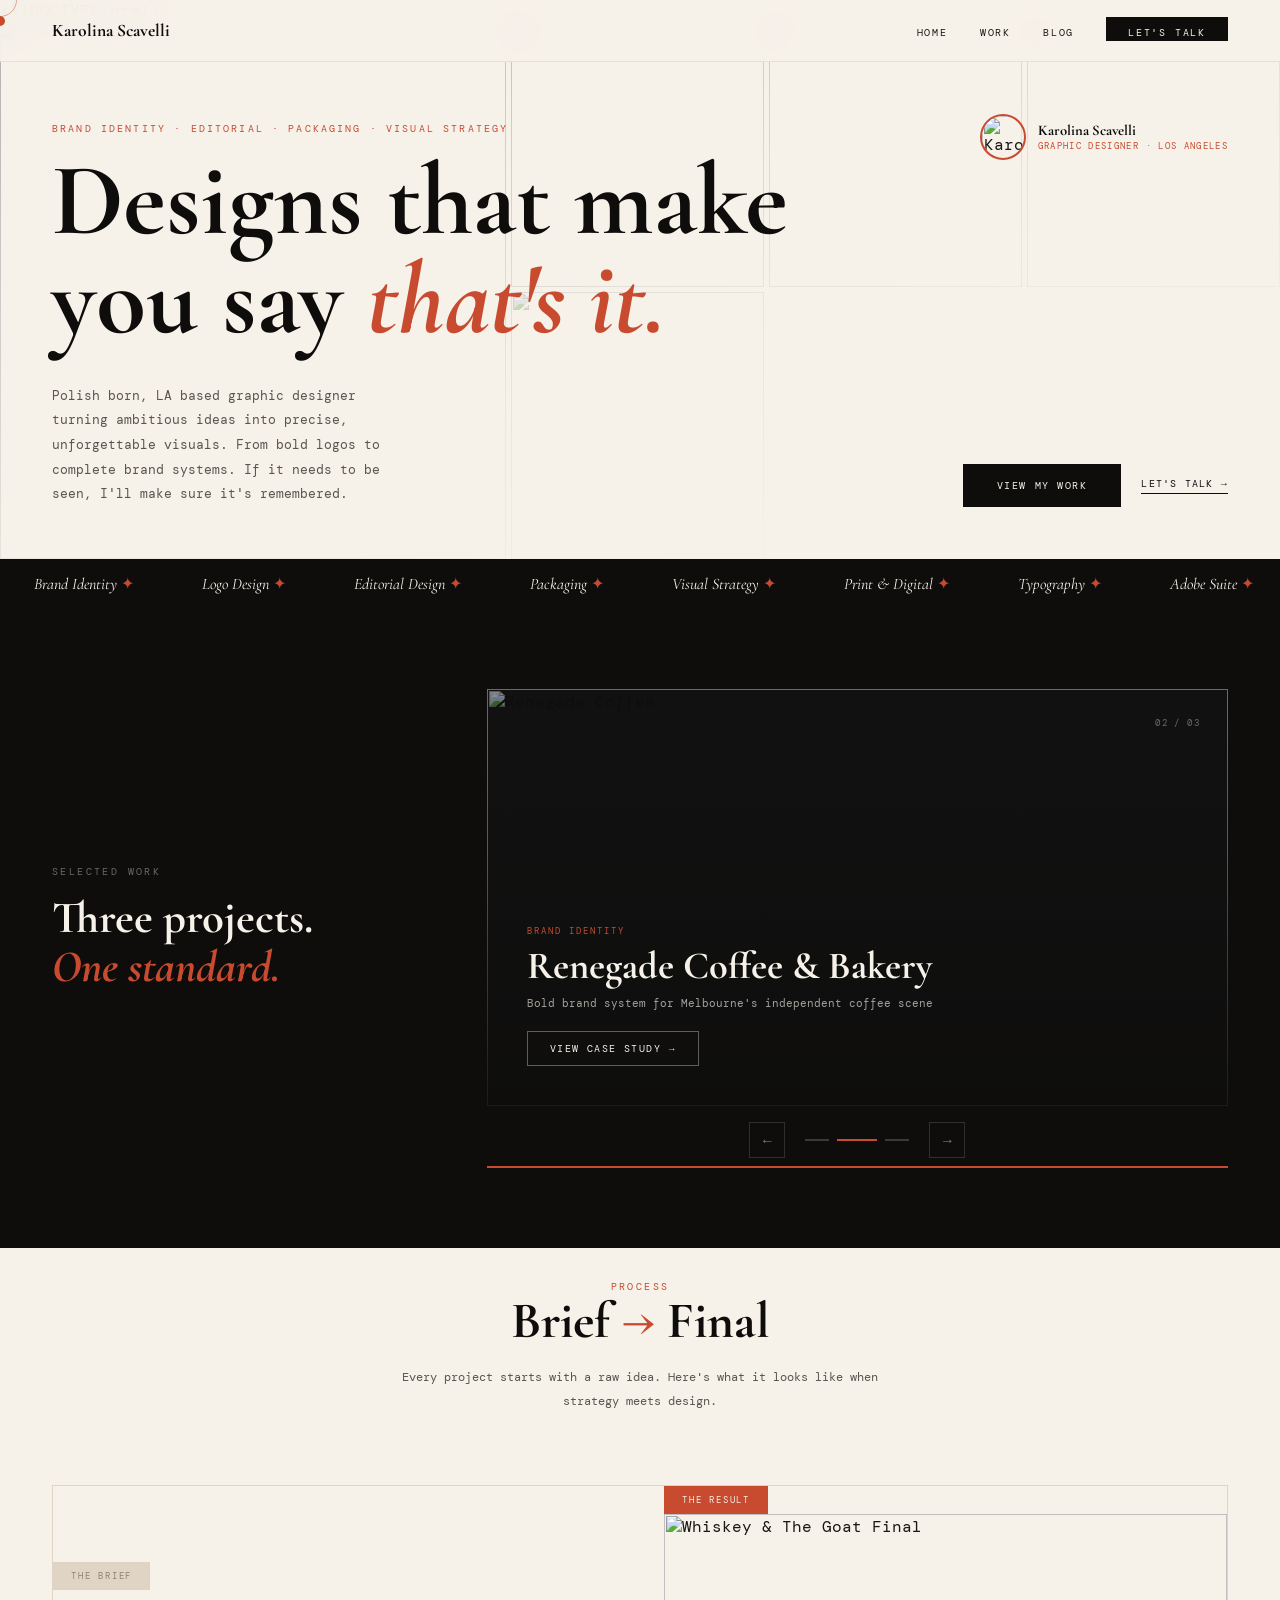
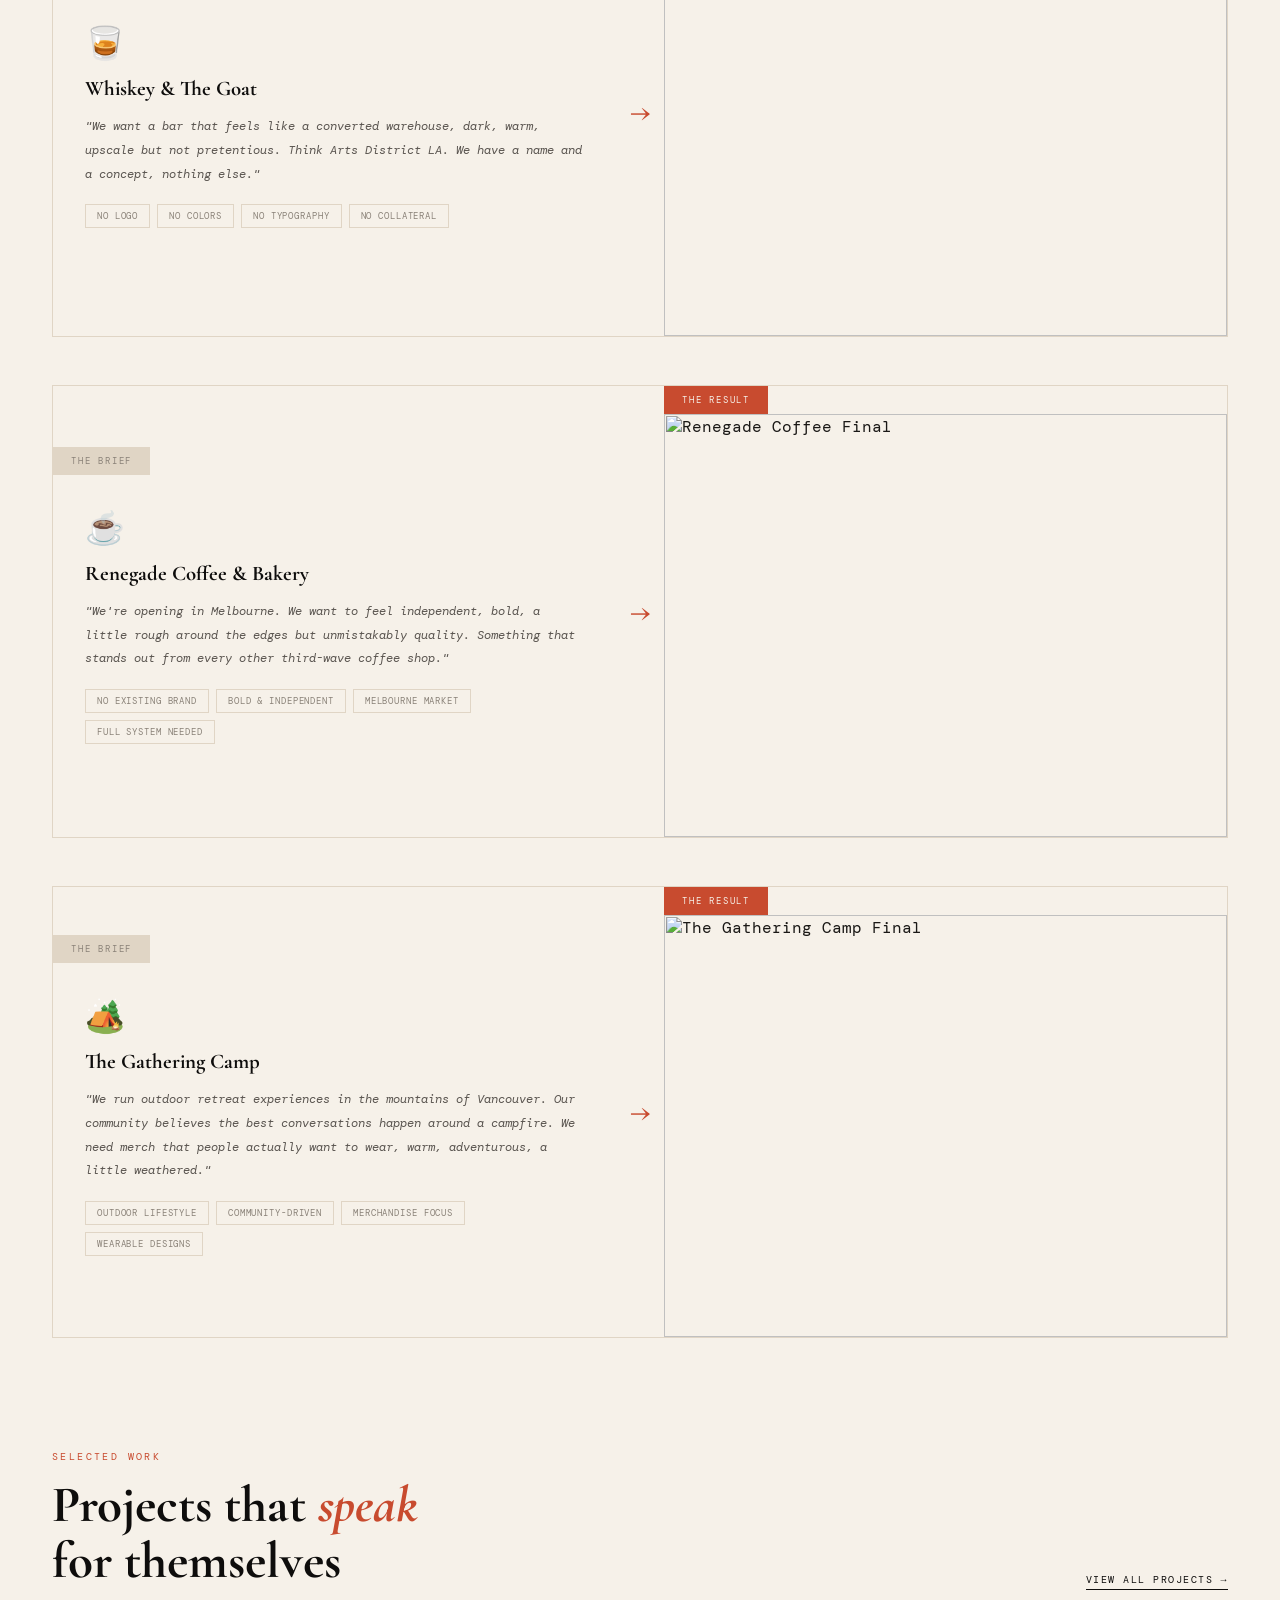
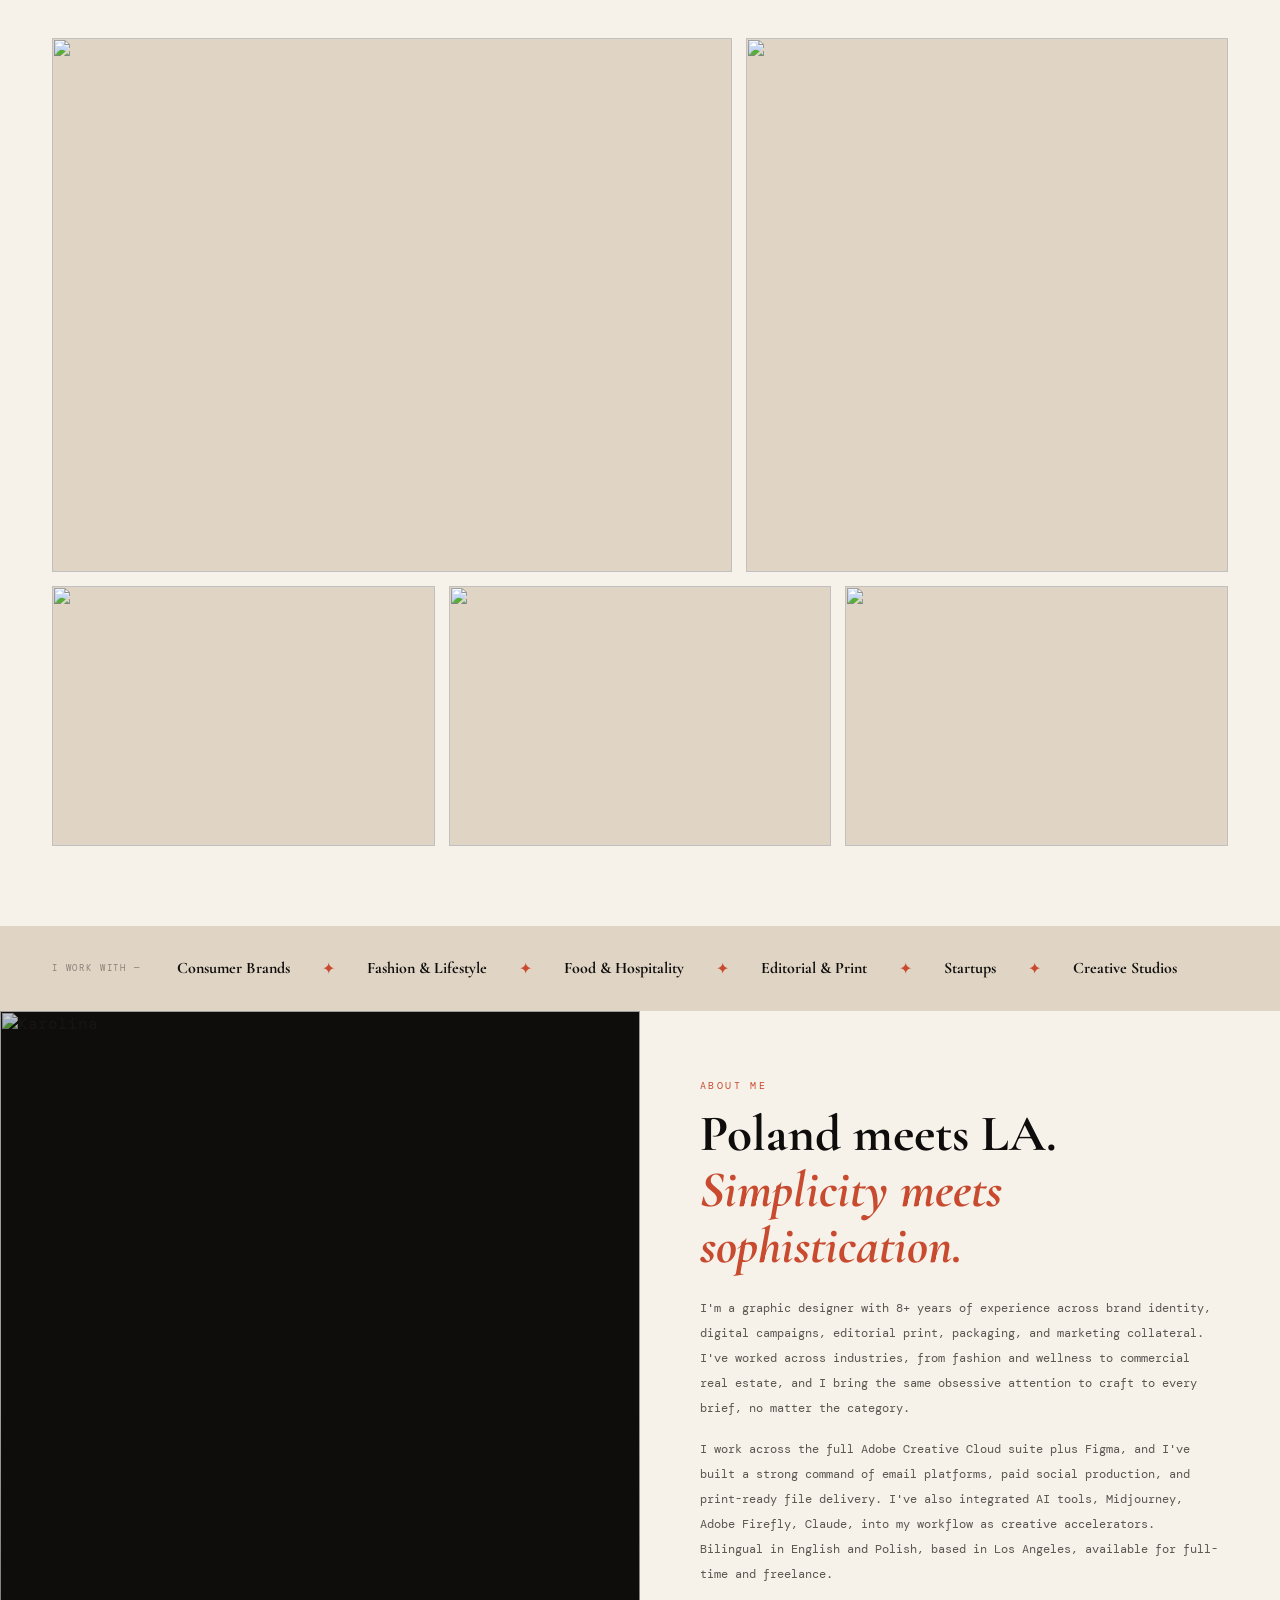
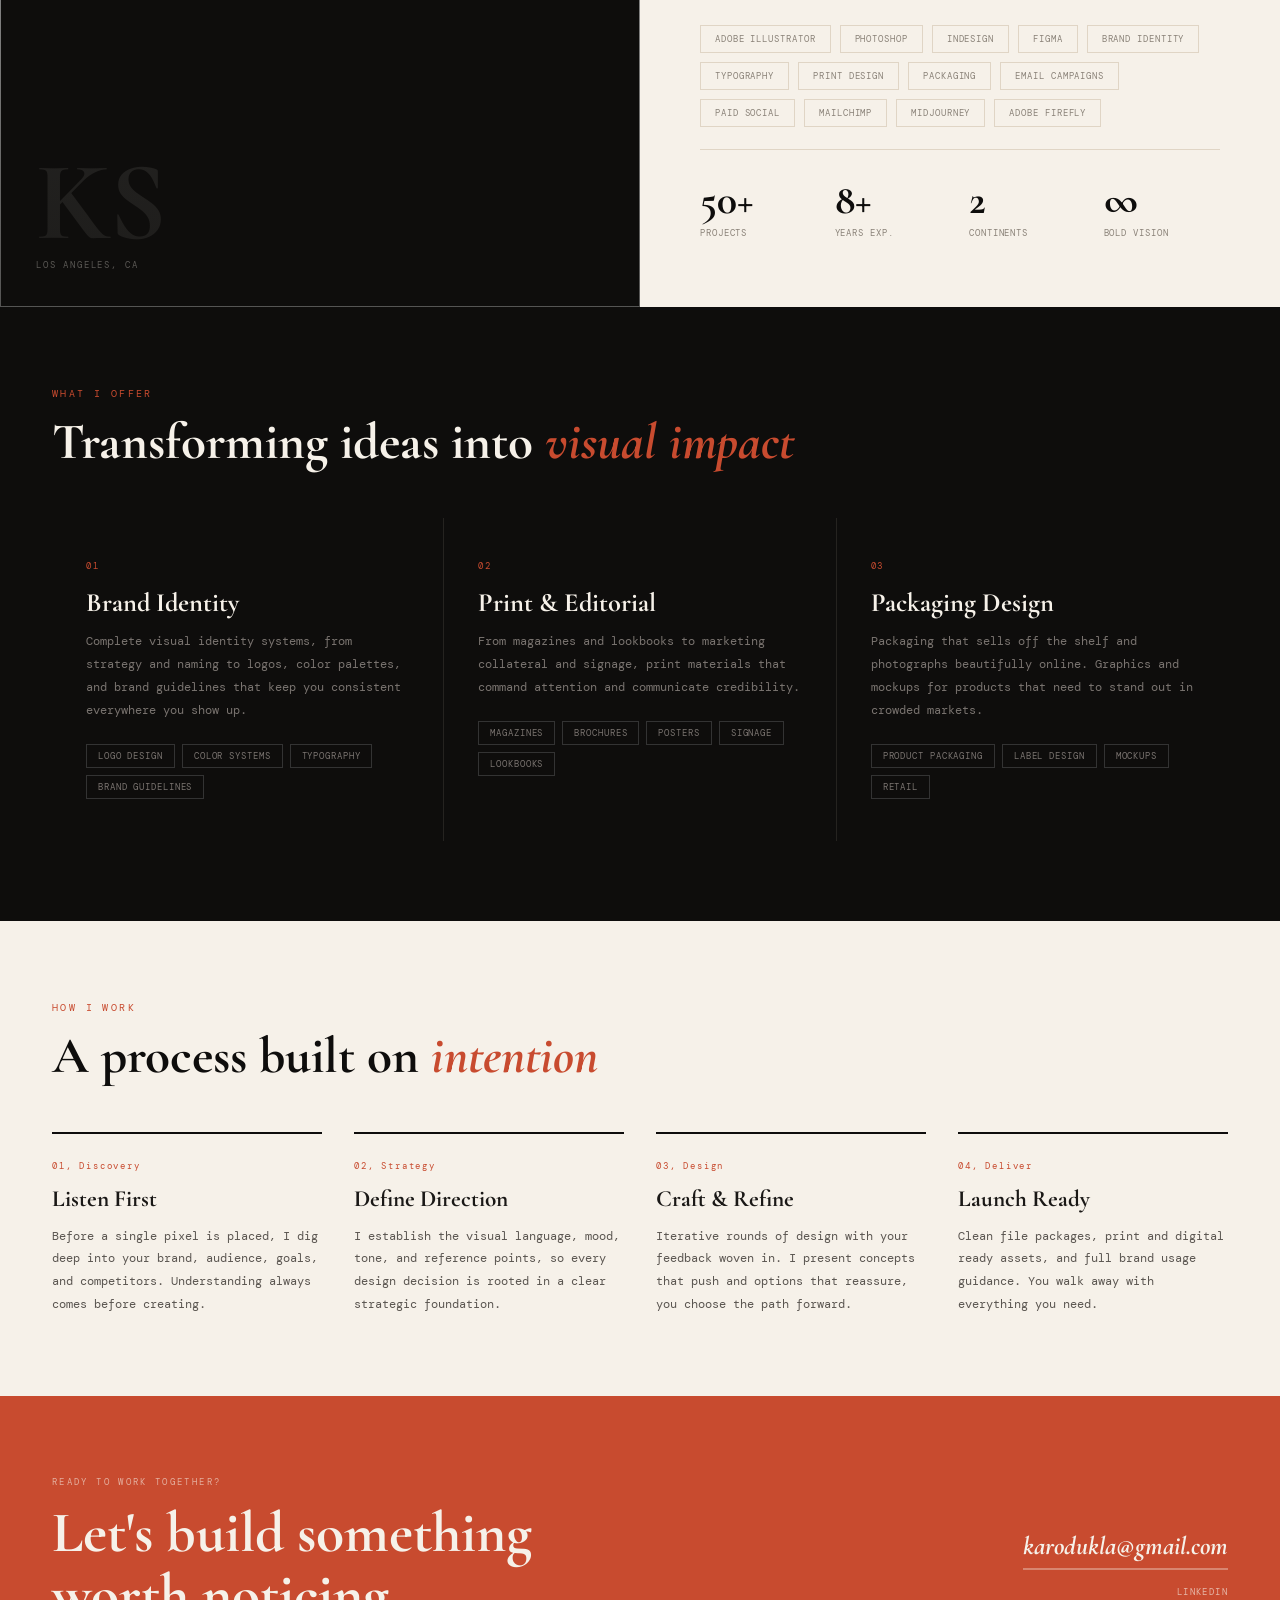
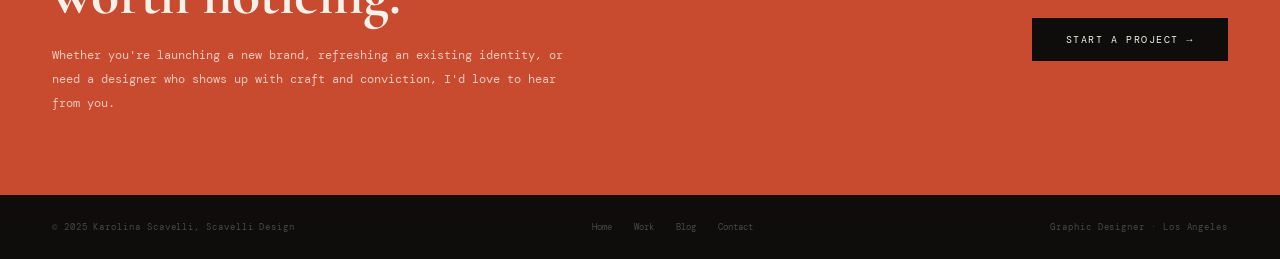
==== index.html @ 24d8521c "Add files via upload" ====
<\!DOCTYPE html>
<html lang="en">
<head>
<meta charset="UTF-8">
<meta name="viewport" content="width=device-width, initial-scale=1.0">
<title>Karolina Scavelli, Graphic Designer, Los Angeles</title>
<meta name="description" content="Karolina Scavelli is a graphic designer based in Los Angeles specializing in brand identity, print, and visual design. View her portfolio at scavellidesign.com.">
<meta property="og:title" content="Karolina Scavelli — Graphic Designer, Los Angeles">
<meta property="og:description" content="Brand identity, print, and visual design. Based in Los Angeles.">
<meta property="og:url" content="https://scavellidesign.com/">
<meta property="og:type" content="website">
<link rel="canonical" href="https://scavellidesign.com/">
<link rel="preconnect" href="https://fonts.googleapis.com">
<link href="https://fonts.googleapis.com/css2?family=Cormorant+Garamond:ital,wght@0,400;0,600;0,700;1,400;1,600;1,700&family=DM+Mono:wght@300;400;500&display=swap" rel="stylesheet">
<style>
*,*::before,*::after{box-sizing:border-box;margin:0;padding:0}
:root{
  --cream:#F6F1E9;--black:#0E0D0C;--rust:#C84B2F;
  --warm:#E0D5C5;--muted:#8A8278;--dark:#1A1816;
  --serif:'Cormorant Garamond',serif;--mono:'DM Mono',monospace;
}
html{scroll-behavior:smooth}
body{background:var(--cream);color:var(--dark);font-family:var(--mono);cursor:none}
#main-clip{overflow-x:hidden}

/* CURSOR */
#cur{width:10px;height:10px;background:var(--rust);border-radius:50%;position:fixed;pointer-events:none;z-index:9999;transform:translate(-50%,-50%);transition:transform .15s}
#cur-r{width:34px;height:34px;border:1px solid var(--rust);border-radius:50%;position:fixed;pointer-events:none;z-index:9998;transform:translate(-50%,-50%);opacity:.45}

/* NAV */
nav{position:fixed;top:0;left:0;right:0;z-index:500;display:flex;justify-content:space-between;align-items:center;padding:20px 52px;background:rgba(246,241,233,.95);backdrop-filter:blur(14px);border-bottom:1px solid rgba(14,13,12,.07)}
.nav-logo{font-family:var(--serif);font-size:1.1rem;font-weight:700;text-decoration:none;color:var(--black);cursor:none}
.nav-links{display:flex;gap:32px;list-style:none;align-items:center}
.nav-links a{font-family:var(--mono);font-size:.62rem;letter-spacing:.18em;text-transform:uppercase;text-decoration:none;color:var(--dark);position:relative;padding-bottom:2px;cursor:none;transition:color .25s}
.nav-links a::after{content:'';position:absolute;bottom:0;left:0;width:0;height:1px;background:var(--rust);transition:width .3s}
.nav-links a:hover::after,.nav-links a.active::after{width:100%}
.nav-links a.active{color:var(--rust)}
.nav-cta{background:var(--black)!important;color:var(--cream)!important;padding:9px 22px;transition:background .25s!important}
.nav-cta:hover{background:var(--rust)!important}
.nav-cta::after{display:none!important}

/* PAGES */
.page{display:none;padding-top:0}
.page.active{display:block}

/* SHARED */
.s-label{font-family:var(--mono);font-size:.6rem;letter-spacing:.25em;text-transform:uppercase;color:var(--rust);margin-bottom:14px}
.s-title{font-family:var(--serif);font-size:clamp(2.4rem,4vw,3.4rem);font-weight:700;line-height:1.1;color:var(--black)}
.s-title em{font-style:italic;color:var(--rust)}
.s-light{color:var(--cream)}
.btn-solid{background:var(--black);color:var(--cream);padding:15px 34px;font-family:var(--mono);font-size:.64rem;letter-spacing:.15em;text-transform:uppercase;text-decoration:none;display:inline-block;border:none;cursor:none;transition:background .25s,transform .2s}
.btn-solid:hover{background:var(--rust);transform:translateY(-2px)}
.btn-ghost{font-family:var(--mono);font-size:.64rem;letter-spacing:.12em;text-transform:uppercase;color:var(--black);text-decoration:none;display:inline-flex;align-items:center;gap:7px;border-bottom:1px solid var(--black);padding-bottom:3px;cursor:none;transition:color .25s,border-color .25s}
.btn-ghost:hover{color:var(--rust);border-color:var(--rust)}
.arr{display:inline-block;transition:transform .3s}
.btn-ghost:hover .arr,.btn-back:hover .arr{transform:translateX(-5px)}
.btn-back{font-family:var(--mono);font-size:.62rem;letter-spacing:.15em;text-transform:uppercase;color:var(--muted);text-decoration:none;display:inline-flex;align-items:center;gap:7px;cursor:none;transition:color .25s;margin-bottom:16px}
.btn-back:hover{color:var(--rust)}
.proj-detail .btn-back{position:absolute;top:75px;left:52px;z-index:10;margin-bottom:0}
.reveal{opacity:0;transform:translateY(26px);transition:opacity .75s ease,transform .75s ease}
.reveal.in{opacity:1;transform:none}

/* TICKER */
.ticker{background:var(--black);padding:15px 0;overflow:hidden;white-space:nowrap}
.ticker-inner{display:inline-flex;animation:ticker 28s linear infinite}
.t-item{font-family:var(--serif);font-style:italic;font-size:1rem;color:var(--cream);padding:0 34px}
.t-dot{color:var(--rust);font-style:normal}

/* FOOTER */
footer{background:var(--black);padding:26px 52px;display:flex;justify-content:space-between;align-items:center}
footer span{font-family:var(--mono);font-size:.58rem;letter-spacing:.1em;color:#4A4845}
.f-links{display:flex;gap:22px}
.f-links a{font-family:var(--mono);font-size:.58rem;color:#4A4845;text-decoration:none;cursor:none;transition:color .25s}
.f-links a:hover{color:var(--cream)}

/* ── HOME ── */
.hero{min-height:280px;position:relative;overflow:hidden;display:flex;flex-direction:column;justify-content:flex-start;padding:101px 52px 52px}
.hero-col{position:absolute;inset:0;display:grid;grid-template-columns:2fr 1fr 1fr 1fr;grid-template-rows:1fr 1fr;gap:5px;z-index:0}
.hero-col::after{content:'';position:absolute;inset:0;background:linear-gradient(160deg,rgba(246,241,233,.05) 0%,rgba(246,241,233,.8) 54%,var(--cream) 87%);z-index:1}
.hc{width:100%;height:100%;object-fit:cover;filter:saturate(.85) brightness(.9)}
.hc.r2{grid-row:span 2}
.hero-badge{position:absolute;top:93px;right:52px;z-index:5;display:flex;align-items:center;gap:12px;animation:fadeIn .8s ease 1s both}
.hero-badge img{width:46px;height:46px;border-radius:50%;object-fit:cover;object-position:top;border:2px solid var(--rust)}
.hb-name{font-family:var(--serif);font-size:.92rem;font-weight:700;color:var(--black);line-height:1.2}
.hb-role{font-family:var(--mono);font-size:.56rem;letter-spacing:.15em;text-transform:uppercase;color:var(--rust)}
.hero-body{position:relative;z-index:3}
.hero-tag{font-family:var(--mono);font-size:.61rem;letter-spacing:.22em;text-transform:uppercase;color:var(--rust);margin-bottom:16px;animation:fadeUp .7s ease .3s both}
.hero-h1{font-family:var(--serif);font-size:clamp(4.5rem,8vw,7.5rem);font-weight:700;line-height:.97;color:var(--black);margin-bottom:34px;animation:fadeUp .7s ease .5s both}
.hero-h1 em{font-style:italic;color:var(--rust)}
.hero-foot{display:flex;align-items:flex-end;justify-content:space-between;gap:32px;animation:fadeUp .7s ease .7s both}
.hero-desc{font-size:.79rem;line-height:1.95;color:#5A5550;max-width:340px}
.hero-acts{display:flex;align-items:center;gap:20px;flex-shrink:0}

.work-sec{padding:80px 52px}
.work-head{display:flex;justify-content:space-between;align-items:flex-end;margin-bottom:48px}
.link-ul{font-family:var(--mono);font-size:.62rem;letter-spacing:.15em;text-transform:uppercase;text-decoration:none;color:var(--black);border-bottom:1px solid var(--black);padding-bottom:3px;white-space:nowrap;cursor:none;transition:color .25s,border-color .25s}
.link-ul:hover{color:var(--rust);border-color:var(--rust)}
.work-grid{display:grid;grid-template-columns:repeat(12,1fr);grid-auto-rows:260px;gap:14px}
.wi{position:relative;overflow:hidden;background:var(--warm);cursor:none}
.wi:nth-child(1){grid-column:1/8;grid-row:span 2}
.wi:nth-child(2){grid-column:8/13;grid-row:span 2}
.wi:nth-child(3){grid-column:1/5}
.wi:nth-child(4){grid-column:5/9}
.wi:nth-child(5){grid-column:9/13}
.wi img{width:100%;height:100%;object-fit:cover;display:block;transition:transform .7s cubic-bezier(.25,.46,.45,.94)}
.wi:hover img{transform:scale(1.07)}
.wi-cap{position:absolute;bottom:0;left:0;right:0;padding:18px;background:linear-gradient(to top,rgba(14,13,12,.88),transparent);color:var(--cream);transform:translateY(8px);opacity:0;transition:transform .4s,opacity .4s}
.wi:hover .wi-cap{transform:translateY(0);opacity:1}
.wc-cat{font-family:var(--mono);font-size:.56rem;letter-spacing:.2em;text-transform:uppercase;color:var(--rust);margin-bottom:4px}
.wc-name{font-family:var(--serif);font-size:1.2rem;font-weight:700}
.wc-desc{font-family:var(--mono);font-size:.66rem;line-height:1.7;color:rgba(246,241,233,.75);margin-top:5px}

.spec{background:var(--warm);padding:32px 52px;display:flex;align-items:center;gap:36px;overflow-x:auto}
.spec-lbl{font-family:var(--mono);font-size:.57rem;letter-spacing:.2em;text-transform:uppercase;color:var(--muted);white-space:nowrap;flex-shrink:0}
.spec-items{display:flex;gap:32px;align-items:center;flex-wrap:wrap}
.spec-item{font-family:var(--serif);font-size:1rem;font-weight:700;color:var(--black);white-space:nowrap}
.spec-div{color:var(--rust)}

.about-sec{display:grid;grid-template-columns:1fr 1fr;min-height:75vh}
.about-img{position:relative;overflow:hidden;background:var(--black)}
.about-img img{width:100%;height:100%;object-fit:cover;object-position:top;opacity:.8}
.about-img::after{content:'';position:absolute;inset:0;background:linear-gradient(to top,rgba(14,13,12,.5),transparent 55%)}
.about-foot{position:absolute;bottom:36px;left:36px;color:var(--cream)}
.big-ks{font-family:var(--serif);font-size:7rem;font-weight:700;line-height:1;opacity:.13}
.loc{font-family:var(--mono);font-size:.57rem;letter-spacing:.2em;text-transform:uppercase;color:rgba(246,241,233,.6)}
.about-txt{padding:68px 60px;display:flex;flex-direction:column;justify-content:center}
.about-body{font-family:var(--mono);font-size:.78rem;line-height:2;color:#5A5550;margin-bottom:16px}
.skills{display:flex;flex-wrap:wrap;gap:9px;margin:22px 0}
.sk{font-family:var(--mono);font-size:.57rem;letter-spacing:.1em;text-transform:uppercase;padding:7px 14px;border:1px solid var(--warm);color:var(--muted);transition:all .25s;cursor:default}
.sk:hover{border-color:var(--rust);color:var(--black)}
.stats{display:grid;grid-template-columns:repeat(4,1fr);gap:18px;padding-top:30px;border-top:1px solid var(--warm)}
.stat-n{font-family:var(--serif);font-size:2.6rem;font-weight:700;color:var(--black);line-height:1}
.stat-l{font-family:var(--mono);font-size:.57rem;letter-spacing:.1em;text-transform:uppercase;color:var(--muted);margin-top:5px}

.svc-sec{background:var(--black);padding:80px 52px}
.svc-head{margin-bottom:48px}
.svc-grid{display:grid;grid-template-columns:repeat(3,1fr);gap:1px;background:#252320}
.svc{background:var(--black);padding:42px 34px;transition:background .25s}
.svc:hover{background:#181614}
.svc-n{font-family:var(--mono);font-size:.57rem;letter-spacing:.2em;color:var(--rust);margin-bottom:16px}
.svc-name{font-family:var(--serif);font-size:1.65rem;font-weight:700;color:var(--cream);margin-bottom:12px;line-height:1.15}
.svc-desc{font-family:var(--mono);font-size:.73rem;line-height:1.95;color:#7A7470}
.svc-tags{display:flex;flex-wrap:wrap;gap:7px;margin-top:22px}
.svc-tag{font-family:var(--mono);font-size:.56rem;letter-spacing:.1em;text-transform:uppercase;padding:5px 11px;border:1px solid #333;color:#7A7470;transition:all .25s}
.svc:hover .svc-tag{border-color:var(--rust);color:var(--cream)}

.proc-sec{padding:80px 52px}
.proc-head{margin-bottom:48px}
.proc-steps{display:grid;grid-template-columns:repeat(4,1fr);gap:32px}
.ps{border-top:2px solid var(--black);padding-top:26px}
.ps-n{font-family:var(--mono);font-size:.57rem;letter-spacing:.2em;color:var(--rust);margin-bottom:14px}
.ps-name{font-family:var(--serif);font-size:1.45rem;font-weight:700;margin-bottom:11px;line-height:1.2}
.ps-desc{font-family:var(--mono);font-size:.73rem;line-height:1.95;color:#5A5550}

.cta-band{background:var(--rust);padding:80px 52px;display:flex;justify-content:space-between;align-items:center;gap:48px}
.cta-left{max-width:520px}
.cta-label{font-family:var(--mono);font-size:.59rem;letter-spacing:.25em;text-transform:uppercase;color:rgba(246,241,233,.6);margin-bottom:14px}
.cta-title{font-family:var(--serif);font-size:clamp(2.6rem,4.5vw,4rem);font-weight:700;color:var(--cream);line-height:1.08;margin-bottom:18px}
.cta-sub{font-family:var(--mono);font-size:.76rem;line-height:1.95;color:rgba(246,241,233,.75)}
.cta-right{display:flex;flex-direction:column;align-items:flex-end;gap:16px;flex-shrink:0}
.cta-email{font-family:var(--serif);font-size:1.6rem;font-weight:700;font-style:italic;color:var(--cream);text-decoration:none;border-bottom:2px solid rgba(246,241,233,.35);padding-bottom:7px;white-space:nowrap;transition:border-color .25s;cursor:none}
.cta-email:hover{border-color:var(--cream)}
.soc-row{display:flex;gap:18px}
.soc{font-family:var(--mono);font-size:.59rem;letter-spacing:.15em;text-transform:uppercase;color:rgba(246,241,233,.65);text-decoration:none;cursor:none;transition:color .25s}
.soc:hover{color:var(--cream)}

/* ── PORTFOLIO ── */
.port-hero{padding:65px 52px 52px;border-bottom:1px solid var(--warm)}
.port-filter{display:flex;gap:10px;flex-wrap:wrap;margin-top:28px}
.fbtn{font-family:var(--mono);font-size:.59rem;letter-spacing:.15em;text-transform:uppercase;padding:9px 20px;border:1px solid rgba(14,13,12,.2);background:transparent;color:var(--muted);cursor:none;transition:all .25s}
.fbtn:hover,.fbtn.on{border-color:var(--black);background:var(--black);color:var(--cream)}
.port-grid{padding:2px;display:grid;grid-template-columns:repeat(3,1fr);gap:2px;background:var(--warm)}.pi.filt-hide{display:none!important}
.pi{position:relative;overflow:hidden;aspect-ratio:4/3;cursor:none}
.pi img{width:100%;height:100%;object-fit:cover;display:block;transition:transform .6s cubic-bezier(.25,.46,.45,.94)}
.pi:hover img{transform:scale(1.06)}
.pi[data-cat="ads-email"] img{object-fit:contain;background:#f5f3ef}
.pi-ov{position:absolute;inset:0;background:rgba(14,13,12,0);transition:background .4s;display:flex;align-items:flex-end;padding:28px}
.pi:hover .pi-ov{background:rgba(14,13,12,.78)}
.pi-info{transform:translateY(16px);opacity:0;transition:transform .4s,opacity .4s;color:var(--cream)}
.pi:hover .pi-info{transform:translateY(0);opacity:1}
.pi-cat{font-family:var(--mono);font-size:.57rem;letter-spacing:.2em;text-transform:uppercase;color:var(--rust);margin-bottom:6px}
.pi-name{font-family:var(--serif);font-size:1.4rem;font-weight:700;line-height:1.2;margin-bottom:6px}
.pi-desc{font-family:var(--mono);font-size:.7rem;line-height:1.75;color:rgba(246,241,233,.78)}
.pi-btn{display:inline-flex;align-items:center;gap:6px;font-family:var(--mono);font-size:.57rem;letter-spacing:.12em;text-transform:uppercase;color:var(--rust);margin-top:10px;border-bottom:1px solid var(--rust);padding-bottom:2px;cursor:none;background:none;border-left:none;border-right:none;border-top:none}

.port-feat{padding:52px;background:var(--black)}
.pf-grid{display:grid;grid-template-columns:1fr 1fr;gap:2px;background:#252320;margin-top:40px}
.pfi{position:relative;overflow:hidden;aspect-ratio:16/9;cursor:none}
.pfi img{width:100%;height:100%;object-fit:cover;transition:transform .6s;filter:brightness(.8)}
.pfi:hover img{transform:scale(1.05);filter:brightness(.9)}
.pfi-info{position:absolute;inset:0;display:flex;flex-direction:column;justify-content:flex-end;padding:32px;background:linear-gradient(to top,rgba(14,13,12,.8),transparent 60%)}
.pfi-cat{font-family:var(--mono);font-size:.56rem;letter-spacing:.2em;text-transform:uppercase;color:var(--rust);margin-bottom:6px}
.pfi-name{font-family:var(--serif);font-size:1.6rem;font-weight:700;color:var(--cream);line-height:1.2}
.pfi-sub{font-family:var(--mono);font-size:.7rem;line-height:1.75;color:rgba(246,241,233,.7);margin-top:6px}

/* ── PROJECT DETAIL ── */
.proj-detail{padding:0 52px 52px;position:relative}
.proj-hero-img{max-width:100%;height:auto;max-height:400px;display:block;margin:70px auto 24px}
.proj-layout{display:grid;grid-template-columns:1fr 2fr;gap:40px;margin-bottom:40px}
.proj-meta{display:flex;flex-direction:column;gap:24px}
.pm-label{font-family:var(--mono);font-size:.57rem;letter-spacing:.2em;text-transform:uppercase;color:var(--rust);margin-bottom:6px}
.pm-val{font-family:var(--serif);font-size:1.05rem;font-weight:600;color:var(--black)}
.proj-content{}
.proj-title{font-family:var(--serif);font-size:clamp(2.5rem,4vw,3.8rem);font-weight:700;color:var(--black);line-height:1.1;margin-bottom:24px}
.proj-title em{font-style:italic;color:var(--rust)}
.proj-body{font-family:var(--mono);font-size:.78rem;line-height:2;color:#5A5550;margin-bottom:20px}
.proj-imgs{display:grid;grid-template-columns:1fr 1fr;gap:14px;margin:20px 0}
.proj-imgs img{width:100%;aspect-ratio:4/3;object-fit:cover;display:block}
.proj-imgs.three{grid-template-columns:repeat(3,1fr)}
.proj-quote{font-family:var(--serif);font-size:1.5rem;font-style:italic;color:var(--black);line-height:1.5;padding:20px 0;border-top:1px solid var(--warm);border-bottom:1px solid var(--warm);margin:20px 0}
.proj-next{display:flex;justify-content:space-between;align-items:center;padding:20px 0;border-top:1px solid var(--warm);margin-top:20px}
/* BROCHURE GALLERY */
.brochure-gallery{margin-top:28px;padding-top:20px;border-top:1px solid var(--warm)}
.bg-label{font-family:var(--mono);font-size:.6rem;letter-spacing:.25em;text-transform:uppercase;color:var(--rust);margin-bottom:20px}
.bg-grid{display:grid;grid-template-columns:repeat(auto-fill,minmax(260px,1fr));gap:14px}
.bg-grid img{width:100%;height:auto;display:block;border:1px solid var(--warm);background:var(--warm)}
.proj-next-bar{margin-top:28px;padding-top:16px;border-top:1px solid var(--warm);display:flex;align-items:center;gap:16px}
.proj-next-bar .pn-label{font-family:var(--mono);font-size:.6rem;letter-spacing:.2em;text-transform:uppercase;color:var(--muted)}
.proj-next-bar .pn-name{font-family:var(--serif);font-size:1.1rem;font-weight:700;color:var(--black);cursor:none;transition:color .25s}
.proj-next-bar .pn-name:hover{color:var(--rust)}
.pn-label{font-family:var(--mono);font-size:.57rem;letter-spacing:.2em;text-transform:uppercase;color:var(--muted)}
.pn-name{font-family:var(--serif);font-size:1.4rem;font-weight:700;color:var(--black);cursor:none}
.pn-name:hover{color:var(--rust)}

/* ── BLOG ── */
.blog-hero{padding:65px 52px 40px;background:var(--black)}
.blog-hero .s-label{color:var(--muted)}
.blog-hero .s-title{color:var(--cream)}
.blog-feat{padding:20px 52px 52px;display:grid;grid-template-columns:1fr 1fr;gap:40px;align-items:center;border-bottom:1px solid var(--warm)}
.bf-img{overflow:hidden;aspect-ratio:16/9}
.bf-img img{width:100%;height:100%;object-fit:cover;object-position:top;transition:transform .6s}
.bf-img:hover img{transform:scale(1.04)}
.bf-cat{font-family:var(--mono);font-size:.59rem;letter-spacing:.2em;text-transform:uppercase;color:var(--rust);margin-bottom:14px}
.bf-title{font-family:var(--serif);font-size:clamp(1.8rem,3vw,2.6rem);font-weight:700;color:var(--black);line-height:1.2;margin-bottom:10px;cursor:none}
.bf-title:hover{color:var(--rust)}
.bf-date{font-family:var(--mono);font-size:.59rem;letter-spacing:.12em;color:var(--muted);margin-bottom:16px}
.bf-desc{font-family:var(--mono);font-size:.77rem;line-height:1.95;color:#5A5550;margin-bottom:22px}
.blog-grid-sec{padding:20px 52px}
.bg-head{display:flex;justify-content:space-between;align-items:flex-end;margin-bottom:40px}
.blog-cards{display:grid;grid-template-columns:repeat(3,1fr);gap:22px}
.bc{background:var(--cream);overflow:hidden;border:1px solid var(--warm);transition:border-color .25s;cursor:none}
.bc:hover{border-color:var(--rust)}
.bc-wrap{overflow:hidden}
.bc img{width:100%;aspect-ratio:16/9;object-fit:cover;object-position:top;display:block;transition:transform .5s}
.bc:hover img{transform:scale(1.05)}
.bc-body{padding:22px}
.bc-cat{font-family:var(--mono);font-size:.56rem;letter-spacing:.18em;text-transform:uppercase;color:var(--rust);margin-bottom:8px}
.bc-title{font-family:var(--serif);font-size:1.25rem;font-weight:700;color:var(--black);line-height:1.25;margin-bottom:8px}
.bc-date{font-family:var(--mono);font-size:.57rem;letter-spacing:.1em;color:var(--muted);margin-bottom:10px}
.bc-desc{font-family:var(--mono);font-size:.71rem;line-height:1.85;color:#5A5550}
.bc-link{display:inline-flex;align-items:center;gap:6px;font-family:var(--mono);font-size:.58rem;letter-spacing:.12em;text-transform:uppercase;color:var(--black);text-decoration:none;margin-top:14px;border-bottom:1px solid var(--black);padding-bottom:2px;cursor:none;transition:color .25s,border-color .25s;background:none;border-left:none;border-right:none;border-top:none}
.bc-link:hover{color:var(--rust);border-bottom-color:var(--rust)}
.topics{background:var(--warm);padding:20px 52px}
.topics-grid{display:grid;grid-template-columns:repeat(4,1fr);gap:14px;margin-top:32px}
.tp{background:var(--cream);padding:28px 24px;border:1px solid transparent;transition:all .25s;cursor:none}
.tp:hover{border-color:var(--rust);transform:translateY(-4px)}
.tp-icon{font-size:1.6rem;margin-bottom:12px}
.tp-name{font-family:var(--serif);font-size:1.2rem;font-weight:700;color:var(--black);margin-bottom:6px}
.tp-count{font-family:var(--mono);font-size:.58rem;letter-spacing:.12em;color:var(--muted)}

/* ── BLOG ARTICLE ── */
.article{max-width:720px;margin:0 auto;padding:65px 52px 80px}
.art-cat{font-family:var(--mono);font-size:.59rem;letter-spacing:.2em;text-transform:uppercase;color:var(--rust);margin-bottom:16px}
.art-title{font-family:var(--serif);font-size:clamp(2.4rem,4vw,3.6rem);font-weight:700;color:var(--black);line-height:1.1;margin-bottom:16px}
.art-meta{font-family:var(--mono);font-size:.6rem;letter-spacing:.12em;color:var(--muted);margin-bottom:32px;display:flex;gap:20px;align-items:center}
.art-meta span{display:flex;align-items:center;gap:5px}
.art-hero-img{width:100%;aspect-ratio:16/9;object-fit:cover;display:block;margin-bottom:40px}
.art-body{font-family:var(--mono);font-size:.8rem;line-height:2.1;color:#3A3835}
.art-body p{margin-bottom:22px}
.art-body h2{font-family:var(--serif);font-size:1.8rem;font-weight:700;color:var(--black);margin:36px 0 16px;line-height:1.2}
.art-body h3{font-family:var(--serif);font-size:1.3rem;font-weight:700;color:var(--black);margin:28px 0 12px}
.art-body strong{color:var(--black);font-weight:500}
.art-body em{font-style:italic;color:var(--rust)}
.art-pull{font-family:var(--serif);font-size:1.5rem;font-style:italic;color:var(--black);line-height:1.5;padding:28px 0 28px 28px;border-left:3px solid var(--rust);margin:32px 0}
.art-img{width:100%;margin:28px 0;display:block}
.art-img img{width:100%;object-fit:cover;display:block}
.art-img figcaption{font-family:var(--mono);font-size:.62rem;color:var(--muted);margin-top:8px;letter-spacing:.08em}
.art-tags{display:flex;flex-wrap:wrap;gap:8px;margin:32px 0 0;padding-top:28px;border-top:1px solid var(--warm)}
.art-tag{font-family:var(--mono);font-size:.57rem;letter-spacing:.1em;text-transform:uppercase;padding:6px 14px;border:1px solid var(--warm);color:var(--muted)}
.art-author{display:flex;align-items:center;gap:18px;padding:28px;background:var(--warm);margin-top:40px}
.art-author img{width:56px;height:56px;border-radius:50%;object-fit:cover;object-position:top;flex-shrink:0}
.aa-name{font-family:var(--serif);font-size:1.1rem;font-weight:700;color:var(--black);margin-bottom:4px}
.aa-bio{font-family:var(--mono);font-size:.7rem;line-height:1.8;color:#5A5550}
.art-more{padding:20px 52px;border-top:1px solid var(--warm)}
.art-more-grid{display:grid;grid-template-columns:repeat(2,1fr);gap:20px;margin-top:28px}

/* ── CONTACT ── */
.contact-pg{display:grid;grid-template-columns:1fr 1fr;min-height:100vh;padding-top:65px}
.cp-l{background:var(--black);padding:80px 60px;display:flex;flex-direction:column;justify-content:center}
.cp-lbl{font-family:var(--mono);font-size:.59rem;letter-spacing:.25em;text-transform:uppercase;color:rgba(246,241,233,.5);margin-bottom:16px}
.cp-title{font-family:var(--serif);font-size:clamp(2.8rem,4.5vw,4rem);font-weight:700;color:var(--cream);line-height:1.08;margin-bottom:20px}
.cp-sub{font-family:var(--mono);font-size:.77rem;line-height:1.95;color:rgba(246,241,233,.65);margin-bottom:36px}
.cp-rows{display:flex;flex-direction:column;gap:18px;margin-bottom:36px}
.cp-row{display:flex;flex-direction:column;gap:4px}
.cp-rl{font-family:var(--mono);font-size:.57rem;letter-spacing:.2em;text-transform:uppercase;color:rgba(246,241,233,.4)}
.cp-rv{font-family:var(--serif);font-size:1.05rem;font-weight:600;color:var(--cream);text-decoration:none;cursor:none;transition:color .25s}
.cp-rv:hover{color:var(--rust)}
.cp-socs{display:flex;gap:12px;flex-wrap:wrap}
.cp-soc{font-family:var(--mono);font-size:.58rem;letter-spacing:.15em;text-transform:uppercase;padding:9px 18px;border:1px solid rgba(246,241,233,.2);color:rgba(246,241,233,.65);text-decoration:none;cursor:none;transition:all .25s}
.cp-soc:hover{border-color:var(--rust);color:var(--cream)}
.cp-r{background:var(--cream);padding:80px 60px;display:flex;flex-direction:column;justify-content:center}
.cp-ft{font-family:var(--serif);font-size:1.9rem;font-weight:700;color:var(--black);margin-bottom:6px}
.cp-fs{font-family:var(--mono);font-size:.72rem;line-height:1.85;color:#5A5550;margin-bottom:32px}
.fg{margin-bottom:20px}
.fr{display:grid;grid-template-columns:1fr 1fr;gap:14px;margin-bottom:20px}
.fg label,.fr label{display:block;font-family:var(--mono);font-size:.57rem;letter-spacing:.15em;text-transform:uppercase;color:var(--muted);margin-bottom:7px}
.fg input,.fg textarea,.fr input{width:100%;font-family:var(--mono);font-size:.76rem;padding:12px 14px;border:1px solid var(--warm);background:var(--cream);color:var(--dark);outline:none;transition:border-color .25s;cursor:text}
.fg input:focus,.fg textarea:focus,.fr input:focus{border-color:var(--black)}
.fg textarea{resize:vertical;min-height:110px}
.svc-checks{display:flex;flex-wrap:wrap;gap:8px;margin-top:5px}
.sch{font-family:var(--mono);font-size:.56rem;letter-spacing:.1em;text-transform:uppercase;padding:7px 13px;border:1px solid var(--warm);color:var(--muted);cursor:none;transition:all .25s;user-select:none}
.sch.on{border-color:var(--black);background:var(--black);color:var(--cream)}
.f-submit{background:var(--black);color:var(--cream);padding:15px 38px;font-family:var(--mono);font-size:.64rem;letter-spacing:.15em;text-transform:uppercase;border:none;cursor:none;transition:background .25s,transform .2s;margin-top:6px}
.f-submit:hover{background:var(--rust);transform:translateY(-2px)}
.f-note{font-family:var(--mono);font-size:.63rem;color:var(--muted);margin-top:10px;line-height:1.75}
.ci-strip{background:var(--rust);padding:36px 52px;display:grid;grid-template-columns:repeat(3,1fr);gap:28px}
.ci{color:var(--cream)}
.ci-l{font-family:var(--mono);font-size:.57rem;letter-spacing:.2em;text-transform:uppercase;color:rgba(246,241,233,.6);margin-bottom:7px}
.ci-v{font-family:var(--serif);font-size:1.15rem;font-weight:700}
.ci-s{font-family:var(--mono);font-size:.66rem;color:rgba(246,241,233,.65);margin-top:4px;line-height:1.7}

/* KEYFRAMES */
@keyframes fadeUp{from{opacity:0;transform:translateY(22px)}to{opacity:1;transform:none}}
@keyframes fadeIn{from{opacity:0}to{opacity:1}}
@keyframes ticker{from{transform:translateX(0)}to{transform:translateX(-50%)}}

/* ══ REEL ══ */
.reel-sec{background:var(--black);padding:80px 52px;display:grid;grid-template-columns:1fr 2fr;gap:64px;align-items:center}
.reel-label{font-family:var(--mono);font-size:.6rem;letter-spacing:.25em;text-transform:uppercase;color:rgba(246,241,233,.4);margin-bottom:16px}
.reel-title{font-family:var(--serif);font-size:clamp(2.4rem,3.5vw,3.4rem);font-weight:700;color:var(--cream);line-height:1.1}
.reel-title em{font-style:italic;color:var(--rust)}
.reel-stage{position:relative;border-radius:0;overflow:hidden}
.reel-slides{position:relative;aspect-ratio:16/9;background:#111;overflow:hidden}
.reel-slide{position:absolute;inset:0;opacity:0;transition:opacity .9s ease;pointer-events:none}
.reel-slide.active{opacity:1;pointer-events:auto}
.reel-slide img{width:100%;height:100%;object-fit:cover;transform:scale(1.06);transition:transform 6s ease;filter:brightness(.55)}
.reel-slide.active img{transform:scale(1)}
.reel-overlay{position:absolute;inset:0;background:linear-gradient(to top,rgba(14,13,12,.85) 0%,rgba(14,13,12,.2) 60%,transparent 100%)}
.reel-info{position:absolute;bottom:0;left:0;right:0;padding:40px;transform:translateY(12px);opacity:0;transition:transform .7s ease .3s,opacity .7s ease .3s}
.reel-slide.active .reel-info{transform:translateY(0);opacity:1}
.reel-cat{font-family:var(--mono);font-size:.58rem;letter-spacing:.22em;text-transform:uppercase;color:var(--rust)}
.reel-name{font-family:var(--serif);font-size:clamp(1.8rem,3vw,2.6rem);font-weight:700;color:var(--cream);line-height:1.1;margin:8px 0 6px}
.reel-sub{font-family:var(--mono);font-size:.71rem;color:rgba(246,241,233,.65);line-height:1.7;margin-bottom:18px}
.reel-btn{font-family:var(--mono);font-size:.6rem;letter-spacing:.15em;text-transform:uppercase;color:var(--cream);background:none;border:1px solid rgba(246,241,233,.35);padding:10px 22px;cursor:pointer;transition:all .25s}
.reel-btn:hover{background:var(--rust);border-color:var(--rust)}
.reel-num{position:absolute;top:28px;right:28px;font-family:var(--mono);font-size:.58rem;letter-spacing:.15em;color:rgba(246,241,233,.4)}
.reel-controls{display:flex;align-items:center;justify-content:center;gap:20px;padding:16px 0 8px}
.reel-prev,.reel-next{font-family:var(--mono);font-size:.9rem;color:rgba(246,241,233,.5);background:none;border:1px solid rgba(246,241,233,.15);width:36px;height:36px;display:flex;align-items:center;justify-content:center;cursor:pointer;transition:all .25s}
.reel-prev:hover,.reel-next:hover{border-color:var(--rust);color:var(--rust)}
.reel-dots{display:flex;gap:8px}
.reel-dot{width:24px;height:2px;background:rgba(246,241,233,.2);transition:background .3s,width .3s}
.reel-dot.active{background:var(--rust);width:40px}
.reel-progress{height:2px;background:rgba(246,241,233,.1);margin-top:0}
.reel-progress-bar{height:100%;background:var(--rust);width:0;transition:width linear}

/* ══ BEFORE / AFTER ══ */
.ba-sec{padding:32px 52px;background:var(--cream)}
.ba-header{text-align:center;margin-bottom:72px}
.ba-sub{font-family:var(--mono);font-size:.77rem;line-height:1.95;color:#5A5550;max-width:480px;margin:16px auto 0}
.ba-items{display:flex;flex-direction:column;gap:48px}
.ba-item{display:grid;grid-template-columns:1fr 48px 1fr;gap:0;align-items:center;background:var(--cream);border:1px solid var(--warm)}
.ba-before,.ba-after{padding:0}
.ba-badge{font-family:var(--mono);font-size:.56rem;letter-spacing:.2em;text-transform:uppercase;padding:8px 18px;display:inline-block;margin-bottom:0}
.ba-badge.before{background:var(--warm);color:var(--muted)}
.ba-badge.after{background:var(--rust);color:var(--cream)}
.ba-brief-card{padding:32px;background:var(--cream)}
.ba-brief-icon{font-size:2rem;margin-bottom:12px}
.ba-brief-title{font-family:var(--serif);font-size:1.3rem;font-weight:700;color:var(--black);margin-bottom:14px}
.ba-brief-body p{font-family:var(--mono);font-size:.74rem;line-height:2;color:#5A5550;font-style:italic;margin-bottom:18px}
.ba-brief-tags{display:flex;flex-wrap:wrap;gap:7px}
.ba-brief-tags span{font-family:var(--mono);font-size:.55rem;letter-spacing:.1em;text-transform:uppercase;padding:5px 11px;border:1px solid var(--warm);color:var(--muted)}
.ba-arrow{font-family:var(--serif);font-size:2rem;color:var(--rust);text-align:center;font-weight:700}
.ba-result-img{position:relative;overflow:hidden;aspect-ratio:4/3}
.ba-result-img img{width:100%;height:100%;object-fit:cover;display:block;transition:transform .6s ease}
.ba-item:hover .ba-result-img img{transform:scale(1.04)}
.ba-result-overlay{position:absolute;inset:0;background:linear-gradient(to top,rgba(14,13,12,.7),transparent 55%);display:flex;align-items:flex-end;padding:24px;opacity:0;transition:opacity .4s}
.ba-item:hover .ba-result-overlay{opacity:1}
.ba-result-tags{display:flex;flex-wrap:wrap;gap:6px}
.ba-result-tags span{font-family:var(--mono);font-size:.54rem;letter-spacing:.1em;text-transform:uppercase;padding:4px 10px;background:rgba(200,75,47,.85);color:var(--cream)}

@media(max-width:768px){
  .reel-sec{grid-template-columns:1fr;padding:48px 20px;gap:32px}
  .reel-info{padding:24px}
  .reel-name{font-size:1.4rem}
  .ba-sec{padding:20px 20px}
  .ba-item{grid-template-columns:1fr;grid-template-rows:auto auto auto}
  .ba-arrow{transform:rotate(90deg);padding:8px 0}
  .ba-brief-card{padding:24px}
  .ba-header{margin-bottom:44px}
}

@media(max-width:768px){

  /* Hide custom cursor on touch */
  #cur,#cur-r{display:none}
  *{cursor:auto!important}

  /* NAV */
  nav{padding:14px 20px}
  .nav-links{gap:14px}
  .nav-links li:nth-child(1),.nav-links li:nth-child(2),.nav-links li:nth-child(3){display:none}
  .nav-cta{padding:8px 16px!important;font-size:.58rem!important}

  /* HERO */
  .hero{padding:89px 20px 40px;min-height:220px}
  .hero-col{grid-template-columns:1fr 1fr;grid-template-rows:repeat(4,1fr)}
  .hc.r2{grid-row:span 1}
  .hero-badge{top:81px;right:20px}
  .hero-badge img{width:36px;height:36px}
  .hb-name{font-size:.78rem}
  .hb-role{font-size:.5rem}
  .hero-h1{font-size:clamp(3rem,13vw,5rem);margin-bottom:20px;line-height:1}
  .hero-foot{flex-direction:column;align-items:flex-start;gap:18px}
  .hero-desc{max-width:100%;font-size:.74rem}
  .hero-acts{gap:12px;flex-wrap:wrap}

  /* TICKER */
  .ticker-inner{animation-duration:20s}

  /* WORK SECTION */
  .work-sec{padding:44px 20px}
  .work-head{flex-direction:column;align-items:flex-start;gap:14px;margin-bottom:28px}
  .work-grid{grid-template-columns:1fr 1fr;grid-auto-rows:180px;gap:6px}
  .wi:nth-child(1){grid-column:1/3;grid-row:span 1}
  .wi:nth-child(2){grid-column:1/2}
  .wi:nth-child(3){grid-column:2/3}
  .wi:nth-child(4){grid-column:1/2}
  .wi:nth-child(5){grid-column:2/3}
  .wi-cap{transform:translateY(0);opacity:1;background:linear-gradient(to top,rgba(14,13,12,.85),transparent)}
  .wc-desc{display:none}

  /* SPEC STRIP */
  .spec{padding:18px 20px;gap:16px;flex-wrap:wrap}
  .spec-items{gap:10px}
  .spec-item{font-size:.85rem}

  /* ABOUT */
  .about-sec{grid-template-columns:1fr;min-height:auto}
  .about-img{height:56vw;min-height:200px}
  .big-ks{font-size:4rem}
  .about-foot{bottom:20px;left:20px}
  .about-txt{padding:36px 20px}
  .about-body{font-size:.74rem}
  .stats{grid-template-columns:1fr 1fr;gap:14px}
  .stat-n{font-size:2rem}
  .skills{gap:7px}
  .sk{font-size:.52rem;padding:6px 11px}

  /* SERVICES */
  .svc-sec{padding:48px 20px}
  .svc-grid{grid-template-columns:1fr}
  .svc{padding:28px 20px}
  .svc-name{font-size:1.4rem}

  /* PROCESS */
  .proc-sec{padding:48px 20px}
  .proc-steps{grid-template-columns:1fr 1fr;gap:18px}

  /* CTA BAND */
  .cta-band{padding:48px 20px;flex-direction:column;align-items:flex-start;gap:28px}
  .cta-right{align-items:flex-start;width:100%}
  .cta-email{font-size:1.1rem;white-space:normal;word-break:break-all}
  .cta-title{font-size:clamp(2.2rem,8vw,3rem)}

  /* FOOTER */
  footer{padding:20px;flex-direction:column;gap:12px;text-align:center}
  .f-links{justify-content:center;gap:16px}

  /* PORTFOLIO PAGE */
  .port-hero{padding:65px 20px 28px}
  .port-filter{gap:6px}
  .fbtn{padding:7px 13px;font-size:.54rem}
  .port-grid{grid-template-columns:1fr 1fr;gap:2px}
  .pi{aspect-ratio:1/1}
  .pi-info{transform:translateY(0);opacity:1}
  .pi-ov{background:rgba(14,13,12,.58)}
  .pi-name{font-size:.95rem}
  .pi-desc{display:none}
  .port-feat{padding:28px 20px}
  .pf-grid{grid-template-columns:1fr}
  .pfi{aspect-ratio:4/3}
  .pfi-name{font-size:1.15rem}

  /* PROJECT DETAIL */
  .proj-detail{padding:0 20px}
  .proj-detail .btn-back{top:75px;left:20px}
  .proj-hero-img{max-height:240px;margin-bottom:20px}
  .proj-layout{grid-template-columns:1fr;gap:28px;margin-bottom:36px}
  .proj-meta{flex-direction:row;flex-wrap:wrap;gap:16px;padding-bottom:22px;border-bottom:1px solid var(--warm)}
  .proj-meta>div{min-width:45%}
  .pm-label{font-size:.52rem}
  .pm-val{font-size:.92rem}
  .proj-title{font-size:clamp(1.9rem,7vw,2.8rem)}
  .proj-quote{font-size:1.1rem;padding:14px 0;margin:14px 0}
  .proj-body{font-size:.74rem}
  .proj-imgs{grid-template-columns:1fr}
  .proj-imgs.three{grid-template-columns:1fr}
  .bg-grid{grid-template-columns:1fr 1fr;gap:6px}
  .brochure-gallery{margin-top:20px;padding-top:14px}

  /* BLOG */
  .blog-hero{padding:65px 20px 24px}
  .blog-feat{padding:28px 20px;grid-template-columns:1fr;gap:20px}
  .bf-title{font-size:clamp(1.6rem,6vw,2.2rem)}
  .blog-grid-sec{padding:28px 20px}
  .bg-head{flex-direction:column;align-items:flex-start;gap:12px}
  .blog-cards{grid-template-columns:1fr;gap:16px}
  .topics{padding:28px 20px}
  .topics-grid{grid-template-columns:1fr 1fr;gap:10px}
  .article{padding:65px 20px 52px}
  .art-title{font-size:clamp(2rem,7vw,2.8rem)}
  .art-more{padding:28px 20px}
  .art-more-grid{grid-template-columns:1fr;gap:14px}

  /* CONTACT */
  .contact-pg{grid-template-columns:1fr;min-height:auto;padding-top:65px}
  .cp-l{padding:52px 20px}
  .cp-title{font-size:clamp(2.4rem,8vw,3rem)}
  .cp-r{padding:44px 20px}
  .fr{grid-template-columns:1fr}
  .ci-strip{padding:28px 20px;grid-template-columns:1fr;gap:20px}
}


/* ══ DIGITAL MOCKUP CARDS ══ */
.dig-sec{padding:80px 52px;background:var(--cream)}
.dig-grid{display:grid;grid-template-columns:repeat(3,1fr);gap:16px;margin-top:48px}
.dcard{background:#fff;overflow:hidden;border:1px solid var(--warm);position:relative;cursor:none}
.dcard:hover{box-shadow:0 18px 60px rgba(14,13,12,.12);transform:translateY(-4px);transition:all .4s cubic-bezier(.25,.46,.45,.94)}
.dcard-mock{position:relative;aspect-ratio:4/5;overflow:hidden}
.dcard-info{padding:18px 20px;border-top:1px solid var(--warm)}
.dcard-cat{font-family:var(--mono);font-size:.56rem;letter-spacing:.2em;text-transform:uppercase;color:var(--rust);margin-bottom:5px}
.dcard-name{font-family:var(--serif);font-size:1.1rem;font-weight:700;color:var(--black);margin-bottom:8px}
.dcard-tags{display:flex;flex-wrap:wrap;gap:5px}
.dcard-tag{font-family:var(--mono);font-size:.52rem;letter-spacing:.1em;text-transform:uppercase;padding:4px 9px;border:1px solid var(--warm);color:var(--muted)}

/* INSTAGRAM MOCKUP */
.mk-ig{position:absolute;inset:0;background:#fafafa;display:flex;flex-direction:column;font-family:-apple-system,sans-serif}
.mk-ig-status{background:#fff;padding:5px 14px 2px;display:flex;justify-content:space-between;font-size:8px;font-weight:600;color:#1a1a1a;flex-shrink:0}
.mk-ig-hd{background:#fff;border-bottom:1px solid #dbdbdb;padding:9px 14px;display:flex;align-items:center;justify-content:space-between;flex-shrink:0}
.mk-ig-logo{font-size:20px;font-weight:700;color:#262626;font-family:Georgia,serif;font-style:italic}
.mk-ig-hd-ic{display:flex;gap:13px;font-size:17px;color:#262626}
.mk-ig-phd{display:flex;align-items:center;padding:7px 12px;gap:8px;background:#fff;flex-shrink:0}
.mk-ig-av{width:30px;height:30px;border-radius:50%;background:linear-gradient(45deg,#f09433,#e6683c,#dc2743,#cc2366,#bc1888);display:flex;align-items:center;justify-content:center;flex-shrink:0}
.mk-ig-avin{width:24px;height:24px;border-radius:50%;border:2px solid #fff;background:#ddd;overflow:hidden}
.mk-ig-avin img{width:100%;height:100%;object-fit:cover}
.mk-ig-pinfo{flex:1}
.mk-ig-user{font-size:9.5px;font-weight:700;color:#262626}
.mk-ig-spon{font-size:7.5px;color:#8e8e8e}
.mk-ig-more{font-size:16px;color:#262626}
.mk-ig-ad{flex:1;min-height:0;position:relative;overflow:hidden}
.mk-ig-ad img{width:100%;height:100%;object-fit:cover;display:block}
.mk-ig-adov{position:absolute;inset:0;padding:14px;display:flex;flex-direction:column}
.mk-ig-adtag{display:inline-block;background:rgba(255,255,255,.92);padding:3px 9px;font-size:7px;letter-spacing:.14em;text-transform:uppercase;color:#333;font-weight:700;align-self:flex-start}
.mk-ig-adbot{margin-top:auto}
.mk-ig-adtit{font-family:'Cormorant Garamond',serif;font-size:22px;font-weight:600;color:#fff;line-height:1.1;text-shadow:0 2px 8px rgba(0,0,0,.6)}
.mk-ig-adsub{font-size:8.5px;color:rgba(255,255,255,.85);letter-spacing:.1em;text-transform:uppercase;margin-top:3px;text-shadow:0 1px 4px rgba(0,0,0,.5)}
.mk-ig-sn{background:#262626;padding:7px 12px;display:flex;justify-content:space-between;align-items:center;flex-shrink:0}
.mk-ig-sn-t{font-size:8.5px;letter-spacing:.12em;text-transform:uppercase;color:#fff;font-weight:600}
.mk-ig-sn-a{font-size:12px;color:rgba(255,255,255,.6)}
.mk-ig-act{padding:7px 12px 3px;display:flex;align-items:center;gap:12px;background:#fff;flex-shrink:0}
.mk-ig-act span{font-size:17px;color:#262626}
.mk-ig-bm{margin-left:auto;font-size:17px;color:#262626}
.mk-ig-likes{padding:0 12px 3px;font-size:9.5px;font-weight:700;color:#262626;background:#fff;flex-shrink:0}
.mk-ig-cap{padding:0 12px 3px;font-size:8.5px;color:#262626;line-height:1.4;background:#fff;flex-shrink:0}
.mk-ig-cap b{font-weight:700}
.mk-ig-nb{background:#fff;border-top:1px solid #dbdbdb;padding:8px 0 4px;display:flex;justify-content:space-around;flex-shrink:0}
.mk-ig-nb span{font-size:18px;color:#262626}

/* E-COMMERCE MOCKUP */
.mk-ec{position:absolute;inset:0;background:#fff;display:flex;flex-direction:column;overflow:hidden}
.mk-ec-br{background:#1e1e1e;padding:9px 14px;display:flex;align-items:center;gap:8px;flex-shrink:0}
.mk-ec-br-d{width:9px;height:9px;border-radius:50%;display:inline-block}
.mk-ec-br-url{flex:1;background:rgba(255,255,255,.15);border-radius:4px;height:20px;margin:0 14px;display:flex;align-items:center;padding:0 10px;font-size:8px;color:rgba(255,255,255,.5);letter-spacing:.03em}
.mk-ec-nav{background:#fff;padding:7px 16px;display:flex;align-items:center;justify-content:space-between;border-bottom:1px solid #f0f0f0;flex-shrink:0}
.mk-ec-logo{font-family:'Cormorant Garamond',serif;font-size:20px;font-weight:400;color:#1a1a1a;font-style:italic;letter-spacing:.06em}
.mk-ec-icons{display:flex;gap:8px;font-size:12px;color:#888}
.mk-ec-links{display:flex;justify-content:center;gap:16px;padding:6px 16px;border-bottom:1px solid #eee;flex-shrink:0}
.mk-ec-links span{font-size:7.5px;letter-spacing:.1em;text-transform:uppercase;color:#555;font-weight:500}
.mk-ec-hero{position:relative;flex:1;overflow:hidden;min-height:0}
.mk-ec-hero img{width:100%;height:100%;object-fit:cover;object-position:center top}
.mk-ec-copy{background:#fff;padding:14px 20px;text-align:center;flex-shrink:0}
.mk-ec-copy-t{font-family:'Cormorant Garamond',serif;font-size:14px;letter-spacing:.1em;color:#1a1a1a;font-weight:700;margin-bottom:4px}
.mk-ec-copy-t em{font-style:italic;font-weight:300}
.mk-ec-copy-s{font-size:8px;color:#888;line-height:1.6}
.mk-ec-cats{display:flex;gap:2px;flex-shrink:0}
.mk-ec-cat{flex:1;overflow:hidden;position:relative}
.mk-ec-cat img{width:100%;height:60px;object-fit:cover;display:block}
.mk-ec-cat-lbl{position:absolute;inset:0;background:rgba(0,0,0,.3);display:flex;align-items:center;justify-content:center;font-size:7px;color:#fff;letter-spacing:.14em;text-transform:uppercase;font-weight:600}

/* ARDENE LISTING MOCKUP */
.mk-ec-util-bar{background:#f7f7f7;padding:2px 8px;display:flex;justify-content:space-between;align-items:center;font-size:5.5px;color:#666;border-bottom:1px solid #e8e8e8;flex-shrink:0;letter-spacing:.04em;gap:3px}
.mk-ec-main-nav{background:#fff;padding:5px 10px;display:grid;grid-template-columns:auto 1fr auto;align-items:center;gap:6px;border-bottom:1px solid #e8e8e8;flex-shrink:0}
.mk-ec-logo-bold{font-family:'DM Mono',monospace;font-size:11px;font-weight:700;color:#000;letter-spacing:.05em}
.mk-ec-search-inp{background:#f2f2f2;border-radius:2px;padding:3px 7px;display:flex;align-items:center;gap:3px;font-size:5.5px;color:#aaa}
.mk-ec-right-icons{display:flex;gap:5px;font-size:10px;color:#333}
.mk-ec-cat-strip{display:flex;gap:6px;padding:3px 10px;border-bottom:1px solid #ebebeb;overflow:hidden;flex-shrink:0;align-items:center}
.mk-ec-cn{font-size:5px;letter-spacing:.02em;color:#222;white-space:nowrap}
.mk-ec-cn.active{font-weight:700;padding-bottom:1px;border-bottom:1.5px solid #000}
.mk-ec-cn.sale{color:#cc0000;font-weight:600}
.mk-ec-promo{background:#000;padding:5px 10px;text-align:center;flex-shrink:0}
.mk-ec-promo-a{font-size:5px;color:rgba(255,255,255,.7);letter-spacing:.07em}
.mk-ec-promo-b{font-size:8px;font-weight:700;color:#fff;letter-spacing:.02em;margin:1px 0}
.mk-ec-promo-c{font-size:5px;color:rgba(255,255,255,.6)}
.mk-ec-pg-hdr{padding:5px 10px 2px;font-size:8px;font-weight:600;color:#1a1a1a;flex-shrink:0}
.mk-ec-filter-row{display:flex;justify-content:space-between;align-items:center;padding:2px 10px 4px;font-size:5px;color:#555;border-bottom:1px solid #eee;flex-shrink:0}
.mk-ec-prod-grid{display:grid;grid-template-columns:repeat(4,1fr);gap:1px;flex:1;overflow:hidden;background:#ddd;min-height:0}
.mk-ec-prod-card{overflow:hidden;position:relative;background:#f5f5f5}
.mk-ec-prod-card img{width:100%;height:100%;object-fit:cover;display:block}
.mk-ec-prod-icon{position:absolute;bottom:3px;right:3px;background:#fff;border-radius:50%;width:12px;height:12px;display:flex;align-items:center;justify-content:center;font-size:6.5px;color:#333;box-shadow:0 1px 3px rgba(0,0,0,.15)}

/* SOLENE SHOPIFY MOCKUP */
.mk-sol{position:absolute;inset:0;background:#fff;display:flex;flex-direction:column;overflow:hidden;font-family:-apple-system,'Helvetica Neue',sans-serif}
.mk-sol-promo{background:#000;color:#fff;text-align:center;padding:4px 10px;font-size:6px;letter-spacing:.06em;flex-shrink:0}
.mk-sol-promo strong{font-weight:700}
.mk-sol-nav{background:#fff;border-bottom:1px solid #e8e8e8;padding:5px 10px;display:grid;grid-template-columns:1fr auto 1fr;align-items:center;flex-shrink:0}
.mk-sol-nav-links{display:flex;gap:8px}
.mk-sol-nav-links span{font-size:5.5px;letter-spacing:.06em;font-weight:500;color:#111}
.mk-sol-logo-wrap{text-align:center}
.mk-sol-logo-name{font-family:'Arial Black','Helvetica Neue',sans-serif;font-size:12px;font-weight:900;letter-spacing:-.01em;color:#111;line-height:1}
.mk-sol-logo-sub{font-size:4.5px;letter-spacing:.18em;color:#777;margin-top:1px}
.mk-sol-nav-icons{display:flex;gap:5px;justify-content:flex-end;font-size:9px;color:#333}
.mk-sol-page-hdr{padding:5px 10px 2px;flex-shrink:0}
.mk-sol-page-title{font-size:11px;font-weight:700;color:#111;margin-bottom:2px}
.mk-sol-breadcrumb{font-size:5px;color:#999}
.mk-sol-breadcrumb span{color:#111}
.mk-sol-body{display:flex;flex:1;overflow:hidden;min-height:0}
.mk-sol-sidebar{width:52px;border-right:1px solid #eee;padding:5px 7px;flex-shrink:0}
.mk-sol-filter-hdr{font-size:9px;font-weight:700;color:#111;margin-bottom:6px}
.mk-sol-filter-item{display:flex;justify-content:space-between;align-items:center;padding:3px 0;border-top:1px solid #eee}
.mk-sol-filter-item span{font-size:5px;color:#111}
.mk-sol-filter-item em{font-size:7px;color:#999;font-style:normal}
.mk-sol-main{flex:1;overflow:hidden;display:flex;flex-direction:column}
.mk-sol-sort{display:flex;justify-content:space-between;align-items:center;padding:4px 7px;border-bottom:1px solid #eee;flex-shrink:0}
.mk-sol-sort-left{font-size:5px;color:#111}
.mk-sol-sort-icons{display:flex;gap:2px}
.mk-sol-sort-icon{width:8px;height:8px;background:#eee;display:inline-block}
.mk-sol-sort-icon.active{background:#c8a96e}
.mk-sol-grid{display:grid;grid-template-columns:repeat(4,1fr);gap:3px;padding:4px 5px;flex:1;overflow:hidden;align-content:start}
.mk-sol-card{position:relative;overflow:hidden}
.mk-sol-card-img{width:100%;aspect-ratio:3/4;object-fit:cover;display:block;background:#f5f5f5}
.mk-sol-badge{position:absolute;top:4px;left:4px;background:#111;color:#fff;font-size:4.5px;font-weight:700;padding:2px 4px;border-radius:20px}
.mk-sol-card-name{font-size:5px;color:#111;margin-top:3px;font-weight:500;line-height:1.3}
.mk-sol-card-price{font-size:5px;color:#e85c2a;margin-top:1px}
.mk-sol-card-orig{color:#999;text-decoration:line-through;font-size:4.5px;margin-left:2px}.mk-sol-sort-bar{display:flex;justify-content:space-between;align-items:center;padding:3px 10px 4px;font-size:5.5px;color:#555;border-bottom:1px solid #eee;flex-shrink:0}.mk-sol-sort-lbl strong{font-weight:600;color:#111}.mk-sol-count{color:#888}.mk-sol-full-grid{display:grid;grid-template-columns:repeat(3,1fr);gap:3px;padding:5px 7px;flex:1;overflow:hidden;align-content:start}

/* EMAIL MOCKUP */
.mk-em2{position:absolute;inset:0;background:#F0EDE8;display:flex;flex-direction:column;overflow:hidden}
.em2-date{text-align:right;font-size:7px;color:#999;padding:6px 14px 2px;letter-spacing:.06em}
.em2-logo{text-align:center;padding:8px 14px 6px;border-bottom:2px solid #1A1A1A}
.em2-logo-text{font-family:'Arial Black','Helvetica Neue',sans-serif;font-size:21px;font-weight:900;letter-spacing:-.01em;color:#1A1A1A}
.em2-logo-sub{font-size:5.5px;letter-spacing:.22em;color:#888;margin-top:1px}
.em2-banner{position:relative;overflow:hidden;flex-shrink:0}
.em2-banner img{width:100%;height:80px;object-fit:cover;object-position:center top;display:block}
.em2-banner-ov{position:absolute;inset:0;display:flex;flex-direction:column;align-items:center;justify-content:center;background:rgba(26,26,26,.38)}
.em2-banner-title{font-family:'Cormorant Garamond',serif;font-size:14px;font-weight:600;color:#fff;letter-spacing:.08em;text-align:center;text-transform:uppercase}
.em2-banner-sub{font-size:6.5px;color:rgba(255,255,255,.8);letter-spacing:.2em;text-transform:uppercase;margin-top:3px}
.em2-body{background:#fff;margin:6px 10px;padding:8px 10px;flex:1;overflow:hidden}
.em2-label{font-size:6.5px;letter-spacing:.2em;text-transform:uppercase;color:var(--rust);font-weight:700;margin-bottom:4px}
.em2-hl{font-family:'Cormorant Garamond',serif;font-size:11px;font-weight:500;color:#1A1A1A;margin-bottom:4px;line-height:1.2;font-style:italic}
.em2-body-txt{font-size:7px;color:#555;line-height:1.65;margin-bottom:6px}
.em2-cta{text-align:center;margin:4px 0 6px}
.em2-cta span{display:inline-block;background:#1A1A1A;color:#fff;padding:6px 16px;font-size:6.5px;letter-spacing:.18em;text-transform:uppercase;font-weight:600}
.em2-ft{background:#1a1a1a;padding:10px 20px;text-align:center;flex-shrink:0}
.em2-ft-t{font-size:7px;color:rgba(255,255,255,.3);line-height:1.7}

@media(max-width:768px){
  .dig-sec{padding:48px 20px}
  .dig-grid{grid-template-columns:1fr;gap:14px}
}

.brand-section{margin-top:24px;padding-top:20px;border-top:1px solid rgba(90,85,80,.15)}
.brand-section-title{font-family:var(--mono);font-size:.6rem;letter-spacing:.22em;text-transform:uppercase;color:var(--rust);margin-bottom:20px}
.brand-grid{display:grid;grid-template-columns:1fr 1fr;gap:16px}
.brand-grid img{width:100%;border-radius:4px;display:block;object-fit:cover}
.brand-grid-3{display:grid;grid-template-columns:1fr 1fr 1fr;gap:16px;margin-top:16px}
.brand-grid-3 img{width:100%;border-radius:4px;display:block}
@media(max-width:768px){.brand-grid,.brand-grid-3{grid-template-columns:1fr}}

/* ── Ads & Email project pages ── */
.email-section-title{font-family:var(--serif);font-size:clamp(1.4rem,2.5vw,2rem);font-weight:700;color:var(--black);margin-bottom:8px}
.email-section-label{font-family:var(--mono);font-size:.58rem;letter-spacing:.2em;text-transform:uppercase;color:var(--rust);margin-bottom:18px}
.email-chrome{background:var(--warm);border:1px solid rgba(14,13,12,.1);border-bottom:none;border-radius:4px 4px 0 0;padding:9px 16px;display:flex;align-items:center;justify-content:space-between}
.email-chrome-dots{display:flex;gap:5px}
.email-chrome-dots span{width:9px;height:9px;border-radius:50%;display:inline-block}
.email-chrome-open{font-family:var(--mono);font-size:.56rem;letter-spacing:.12em;text-transform:uppercase;color:var(--muted);text-decoration:none;border:1px solid var(--warm);padding:4px 10px;border-radius:2px;transition:color .2s}
.email-chrome-open:hover{color:var(--rust)}
.email-frame-outer{border:1px solid rgba(14,13,12,.1);border-radius:0 0 4px 4px;overflow:hidden;box-shadow:0 4px 24px rgba(14,13,12,.07)}
.email-frame-outer iframe{width:100%;height:680px;border:none;display:block;background:#fff}
.email-hint{font-family:var(--mono);font-size:.6rem;color:var(--muted);margin-top:8px;letter-spacing:.05em}
.ae-ads-grid{display:grid;grid-template-columns:repeat(auto-fill,minmax(260px,1fr));gap:16px;margin-top:8px}
.ae-ads-grid img{width:100%;display:block;border-radius:4px;border:1px solid rgba(14,13,12,.08);box-shadow:0 2px 12px rgba(14,13,12,.06);transition:transform .35s}
.ae-ads-grid img:hover{transform:translateY(-3px)}
.ae-section{margin-top:40px;padding-top:36px;border-top:1px solid var(--warm)}
@media(max-width:600px){.email-frame-outer iframe{height:420px}}

</style>
<script type="application/ld+json">
{
  "@context": "https://schema.org",
  "@type": "Person",
  "name": "Karolina Scavelli",
  "jobTitle": "Graphic Designer",
  "url": "https://scavellidesign.com",
  "address": {
    "@type": "PostalAddress",
    "addressLocality": "Los Angeles",
    "addressRegion": "CA",
    "addressCountry": "US"
  },
  "sameAs": [
    "https://www.linkedin.com/in/karolina-sca/"
  ]
}
</script>
</head>
<body>
<div id="cur"></div><div id="cur-r"></div>

<!-- NAV -->
<nav>
  <a href="#" class="nav-logo" onclick="go('home');return false">Karolina Scavelli</a>
  <ul class="nav-links">
    <li><a href="#" onclick="go('home');return false" data-p="home">Home</a></li>
    <li><a href="#" onclick="go('portfolio');return false" data-p="portfolio">Work</a></li>
    <li><a href="#" onclick="go('blog');return false" data-p="blog">Blog</a></li>
    <li><a href="#" onclick="go('contact');return false" data-p="contact" class="nav-cta">Let's Talk</a></li>
  </ul>
</nav>
<div id="main-clip">

<!-- ══════════════════════════════════
  HOME
══════════════════════════════════ -->
<div id="p-home" class="page active">
  <section class="hero">
    <div class="hero-col">
      <img class="hc r2" src="https://images.squarespace-cdn.com/content/v1/65ea124518b28f152fdbb273/27ab0adb-4975-4f38-9a9d-bba62589d523/mockupsign.jpg" alt="">
      <img class="hc" src="https://images.squarespace-cdn.com/content/v1/65ea124518b28f152fdbb273/5cde191a-d3b3-404b-b1eb-832386e2abd6/bottlemaockup.jpg" alt="">
      <img class="hc" src="https://images.squarespace-cdn.com/content/v1/65ea124518b28f152fdbb273/34257f7d-2ee6-4cb9-95a8-3bd4f92c8fc5/bagmockup.jpg" alt="">
      <img class="hc" src="https://images.squarespace-cdn.com/content/v1/65ea124518b28f152fdbb273/23a7ef55-e340-4665-b59b-2b6b4964a1db/Coffee-Cup-Hand.jpg" alt="">
      <img class="hc" src="https://images.squarespace-cdn.com/content/v1/65ea124518b28f152fdbb273/153adea1-68b6-4608-9da2-21ad8c4d972a/phone.png" alt="">
    </div>
    <div class="hero-badge">
      <img src="https://images.squarespace-cdn.com/content/v1/65ea124518b28f152fdbb273/f9686f07-1c59-47ca-a239-2c83c4c120f7/me1.jpg" alt="Karolina">
      <div><div class="hb-name">Karolina Scavelli</div><div class="hb-role">Graphic Designer · Los Angeles</div></div>
    </div>
    <div class="hero-body">
      <p class="hero-tag">Brand Identity · Editorial · Packaging · Visual Strategy</p>
      <h1 class="hero-h1">Designs that make<br>you say <em>that's it.</em></h1>
      <div class="hero-foot">
        <p class="hero-desc">Polish born, LA based graphic designer turning ambitious ideas into precise, unforgettable visuals. From bold logos to complete brand systems. If it needs to be seen, I'll make sure it's remembered.</p>
        <div class="hero-acts">
          <a href="#" onclick="go('portfolio');return false" class="btn-solid">View My Work</a>
          <a href="#" onclick="go('contact');return false" class="btn-ghost">Let's Talk <span class="arr">→</span></a>
        </div>
      </div>
    </div>
  </section>

  <div class="ticker"><div class="ticker-inner">
    <span class="t-item">Brand Identity <span class="t-dot">✦</span></span><span class="t-item">Logo Design <span class="t-dot">✦</span></span><span class="t-item">Editorial Design <span class="t-dot">✦</span></span><span class="t-item">Packaging <span class="t-dot">✦</span></span><span class="t-item">Visual Strategy <span class="t-dot">✦</span></span><span class="t-item">Print & Digital <span class="t-dot">✦</span></span><span class="t-item">Typography <span class="t-dot">✦</span></span><span class="t-item">Adobe Suite <span class="t-dot">✦</span></span>
    <span class="t-item">Brand Identity <span class="t-dot">✦</span></span><span class="t-item">Logo Design <span class="t-dot">✦</span></span><span class="t-item">Editorial Design <span class="t-dot">✦</span></span><span class="t-item">Packaging <span class="t-dot">✦</span></span><span class="t-item">Visual Strategy <span class="t-dot">✦</span></span><span class="t-item">Print & Digital <span class="t-dot">✦</span></span><span class="t-item">Typography <span class="t-dot">✦</span></span><span class="t-item">Adobe Suite <span class="t-dot">✦</span></span>
  </div></div>

  <!-- ══ REEL ══ -->
  <section class="reel-sec">
    <div class="reel-head">
      <div class="reel-label">Selected Work</div>
      <div class="reel-title">Three projects.<br><em>One standard.</em></div>
    </div>
    <div class="reel-stage">
      <div class="reel-slides" id="reelSlides">
        <div class="reel-slide active" data-proj="proj-whiskey">
          <img src="https://images.squarespace-cdn.com/content/v1/65ea124518b28f152fdbb273/27ab0adb-4975-4f38-9a9d-bba62589d523/mockupsign.jpg" alt="Whiskey & The Goat">
          <div class="reel-overlay"></div>
          <div class="reel-info">
            <span class="reel-cat">Signage & Branding</span>
            <h2 class="reel-name">Whiskey & The Goat</h2>
            <p class="reel-sub">Full brand identity for an upscale LA bar concept</p>
            <button class="reel-btn" onclick="go('proj-whiskey')">View Case Study →</button>
          </div>
          <div class="reel-num">01 / 03</div>
        </div>
        <div class="reel-slide" data-proj="proj-renegade">
          <img src="https://images.squarespace-cdn.com/content/v1/65ea124518b28f152fdbb273/23a7ef55-e340-4665-b59b-2b6b4964a1db/Coffee-Cup-Hand.jpg" alt="Renegade Coffee">
          <div class="reel-overlay"></div>
          <div class="reel-info">
            <span class="reel-cat">Brand Identity</span>
            <h2 class="reel-name">Renegade Coffee & Bakery</h2>
            <p class="reel-sub">Bold brand system for Melbourne's independent coffee scene</p>
            <button class="reel-btn" onclick="go('proj-renegade')">View Case Study →</button>
          </div>
          <div class="reel-num">02 / 03</div>
        </div>
        <div class="reel-slide" data-proj="proj-gathering">
          <img src="https://images.squarespace-cdn.com/content/v1/65ea124518b28f152fdbb273/34257f7d-2ee6-4cb9-95a8-3bd4f92c8fc5/bagmockup.jpg" alt="The Gathering Camp">
          <div class="reel-overlay"></div>
          <div class="reel-info">
            <span class="reel-cat">Merchandise & Packaging</span>
            <h2 class="reel-name">The Gathering Camp</h2>
            <p class="reel-sub">Outdoor lifestyle brand built for the mountains of Vancouver</p>
            <button class="reel-btn" onclick="go('proj-gathering')">View Case Study →</button>
          </div>
          <div class="reel-num">03 / 03</div>
        </div>
      </div>
      <div class="reel-controls">
        <button class="reel-prev" id="reelPrev" aria-label="Previous">←</button>
        <div class="reel-dots" id="reelDots">
          <span class="reel-dot active"></span>
          <span class="reel-dot"></span>
          <span class="reel-dot"></span>
        </div>
        <button class="reel-next" id="reelNext" aria-label="Next">→</button>
      </div>
      <div class="reel-progress"><div class="reel-progress-bar" id="reelBar"></div></div>
    </div>
  </section>

  <!-- ══ BEFORE / AFTER ══ -->
  <section class="ba-sec">
    <div class="ba-header">
      <span class="s-label">Process</span>
      <h2 class="s-title">Brief <em>→</em> Final</h2>
      <p class="ba-sub">Every project starts with a raw idea. Here's what it looks like when strategy meets design.</p>
    </div>
    <div class="ba-items">

      <!-- Whiskey -->
      <div class="ba-item reveal">
        <div class="ba-before">
          <div class="ba-badge before">The Brief</div>
          <div class="ba-brief-card">
            <div class="ba-brief-icon">🥃</div>
            <div class="ba-brief-title">Whiskey & The Goat</div>
            <div class="ba-brief-body">
              <p>"We want a bar that feels like a converted warehouse, dark, warm, upscale but not pretentious. Think Arts District LA. We have a name and a concept, nothing else."</p>
              <div class="ba-brief-tags"><span>No logo</span><span>No colors</span><span>No typography</span><span>No collateral</span></div>
            </div>
          </div>
        </div>
        <div class="ba-arrow">→</div>
        <div class="ba-after">
          <div class="ba-badge after">The Result</div>
          <div class="ba-result-img">
            <img src="https://images.squarespace-cdn.com/content/v1/65ea124518b28f152fdbb273/27ab0adb-4975-4f38-9a9d-bba62589d523/mockupsign.jpg" alt="Whiskey & The Goat Final">
            <div class="ba-result-overlay">
              <div class="ba-result-tags"><span>Full Identity System</span><span>Signage Design</span><span>Brand Guidelines</span></div>
            </div>
          </div>
        </div>
      </div>

      <!-- Renegade -->
      <div class="ba-item reveal">
        <div class="ba-before">
          <div class="ba-badge before">The Brief</div>
          <div class="ba-brief-card">
            <div class="ba-brief-icon">☕</div>
            <div class="ba-brief-title">Renegade Coffee & Bakery</div>
            <div class="ba-brief-body">
              <p>"We're opening in Melbourne. We want to feel independent, bold, a little rough around the edges but unmistakably quality. Something that stands out from every other third-wave coffee shop."</p>
              <div class="ba-brief-tags"><span>No existing brand</span><span>Bold & independent</span><span>Melbourne market</span><span>Full system needed</span></div>
            </div>
          </div>
        </div>
        <div class="ba-arrow">→</div>
        <div class="ba-after">
          <div class="ba-badge after">The Result</div>
          <div class="ba-result-img">
            <img src="https://images.squarespace-cdn.com/content/v1/65ea124518b28f152fdbb273/23a7ef55-e340-4665-b59b-2b6b4964a1db/Coffee-Cup-Hand.jpg" alt="Renegade Coffee Final">
            <div class="ba-result-overlay">
              <div class="ba-result-tags"><span>Logo & Identity</span><span>Packaging Design</span><span>Brand System</span></div>
            </div>
          </div>
        </div>
      </div>

      <!-- Gathering Camp -->
      <div class="ba-item reveal">
        <div class="ba-before">
          <div class="ba-badge before">The Brief</div>
          <div class="ba-brief-card">
            <div class="ba-brief-icon">🏕️</div>
            <div class="ba-brief-title">The Gathering Camp</div>
            <div class="ba-brief-body">
              <p>"We run outdoor retreat experiences in the mountains of Vancouver. Our community believes the best conversations happen around a campfire. We need merch that people actually want to wear, warm, adventurous, a little weathered."</p>
              <div class="ba-brief-tags"><span>Outdoor lifestyle</span><span>Community-driven</span><span>Merchandise focus</span><span>Wearable designs</span></div>
            </div>
          </div>
        </div>
        <div class="ba-arrow">→</div>
        <div class="ba-after">
          <div class="ba-badge after">The Result</div>
          <div class="ba-result-img">
            <img src="https://images.squarespace-cdn.com/content/v1/65ea124518b28f152fdbb273/34257f7d-2ee6-4cb9-95a8-3bd4f92c8fc5/bagmockup.jpg" alt="The Gathering Camp Final">
            <div class="ba-result-overlay">
              <div class="ba-result-tags"><span>Merch Design</span><span>Tote & Apparel</span><span>Brand Identity</span></div>
            </div>
          </div>
        </div>
      </div>

    </div>
  </section>

  <section class="work-sec">
    <div class="work-head reveal">
      <div><p class="s-label">Selected Work</p><h2 class="s-title">Projects that <em>speak</em><br>for themselves</h2></div>
      <a href="#" onclick="go('portfolio');return false" class="link-ul">View All Projects →</a>
    </div>
    <div class="work-grid">
      <div class="wi reveal" style="transition-delay:.05s" onclick="go('proj-whiskey')">
        <img src="https://images.squarespace-cdn.com/content/v1/65ea124518b28f152fdbb273/27ab0adb-4975-4f38-9a9d-bba62589d523/mockupsign.jpg" alt="">
        <div class="wi-cap"><p class="wc-cat">Signage & Branding</p><p class="wc-name">Whiskey & The Goat</p><p class="wc-desc">Full signage system and brand identity for an upscale LA bar.</p></div>
      </div>
      <div class="wi reveal" style="transition-delay:.1s" onclick="go('proj-vitaminsea')">
        <img src="https://images.squarespace-cdn.com/content/v1/65ea124518b28f152fdbb273/5cde191a-d3b3-404b-b1eb-832386e2abd6/bottlemaockup.jpg" alt="">
        <div class="wi-cap"><p class="wc-cat">Packaging Design</p><p class="wc-name">Vitamin Sea</p><p class="wc-desc">Bottle packaging for a wellness lifestyle brand.</p></div>
      </div>
      <div class="wi reveal" style="transition-delay:.15s" onclick="go('proj-renegade')">
        <img src="https://images.squarespace-cdn.com/content/v1/65ea124518b28f152fdbb273/23a7ef55-e340-4665-b59b-2b6b4964a1db/Coffee-Cup-Hand.jpg" alt="">
        <div class="wi-cap"><p class="wc-cat">Brand Identity</p><p class="wc-name">Renegade Coffee</p><p class="wc-desc">Full brand identity for a Melbourne coffee shop.</p></div>
      </div>
      <div class="wi reveal" style="transition-delay:.2s" onclick="go('proj-gathering')">
        <img src="https://images.squarespace-cdn.com/content/v1/65ea124518b28f152fdbb273/34257f7d-2ee6-4cb9-95a8-3bd4f92c8fc5/bagmockup.jpg" alt="">
        <div class="wi-cap"><p class="wc-cat">Merchandise Design</p><p class="wc-name">The Gathering Camp</p><p class="wc-desc">Tote bag and merch for an outdoor lifestyle brand.</p></div>
      </div>
      <div class="wi reveal" style="transition-delay:.25s" onclick="go('proj-mobile')">
        <img src="https://images.squarespace-cdn.com/content/v1/65ea124518b28f152fdbb273/153adea1-68b6-4608-9da2-21ad8c4d972a/phone.png" alt="">
        <div class="wi-cap"><p class="wc-cat">Digital / UI Design</p><p class="wc-name">Mobile App Concept</p><p class="wc-desc">App interface and UX for a lifestyle product.</p></div>
      </div>
    </div>
  </section>

  <div class="spec">
    <span class="spec-lbl">I work with —</span>
    <div class="spec-items">
      <span class="spec-item">Consumer Brands</span><span class="spec-div">✦</span>
      <span class="spec-item">Fashion & Lifestyle</span><span class="spec-div">✦</span>
      <span class="spec-item">Food & Hospitality</span><span class="spec-div">✦</span>
      <span class="spec-item">Editorial & Print</span><span class="spec-div">✦</span>
      <span class="spec-item">Startups</span><span class="spec-div">✦</span>
      <span class="spec-item">Creative Studios</span>
    </div>
  </div>

  <section class="about-sec">
    <div class="about-img">
      <img src="https://images.squarespace-cdn.com/content/v1/65ea124518b28f152fdbb273/f9686f07-1c59-47ca-a239-2c83c4c120f7/me1.jpg" alt="Karolina">
      <div class="about-foot"><div class="big-ks">KS</div><div class="loc">Los Angeles, CA</div></div>
    </div>
    <div class="about-txt reveal">
      <p class="s-label">About Me</p>
      <h2 class="s-title" style="margin-bottom:22px">Poland meets LA.<br><em>Simplicity meets sophistication.</em></h2>
      <p class="about-body">I'm a graphic designer with 8+ years of experience across brand identity, digital campaigns, editorial print, packaging, and marketing collateral. I've worked across industries, from fashion and wellness to commercial real estate, and I bring the same obsessive attention to craft to every brief, no matter the category.</p>
      <p class="about-body">I work across the full Adobe Creative Cloud suite plus Figma, and I've built a strong command of email platforms, paid social production, and print-ready file delivery. I've also integrated AI tools, Midjourney, Adobe Firefly, Claude, into my workflow as creative accelerators. Bilingual in English and Polish, based in Los Angeles, available for full-time and freelance.</p>
      <div class="skills">
        <span class="sk">Adobe Illustrator</span><span class="sk">Photoshop</span><span class="sk">InDesign</span><span class="sk">Figma</span><span class="sk">Brand Identity</span><span class="sk">Typography</span><span class="sk">Print Design</span><span class="sk">Packaging</span><span class="sk">Email Campaigns</span><span class="sk">Paid Social</span><span class="sk">Mailchimp</span><span class="sk">Midjourney</span><span class="sk">Adobe Firefly</span>
      </div>
      <div class="stats">
        <div><div class="stat-n">50+</div><div class="stat-l">Projects</div></div>
        <div><div class="stat-n">8+</div><div class="stat-l">Years Exp.</div></div>
        <div><div class="stat-n">2</div><div class="stat-l">Continents</div></div>
        <div><div class="stat-n">∞</div><div class="stat-l">Bold Vision</div></div>
      </div>
    </div>
  </section>

  <section class="svc-sec">
    <div class="svc-head reveal"><p class="s-label">What I Offer</p><h2 class="s-title s-light">Transforming ideas into <em>visual impact</em></h2></div>
    <div class="svc-grid reveal">
      <div class="svc"><p class="svc-n">01</p><h3 class="svc-name">Brand Identity</h3><p class="svc-desc">Complete visual identity systems, from strategy and naming to logos, color palettes, and brand guidelines that keep you consistent everywhere you show up.</p><div class="svc-tags"><span class="svc-tag">Logo Design</span><span class="svc-tag">Color Systems</span><span class="svc-tag">Typography</span><span class="svc-tag">Brand Guidelines</span></div></div>
      <div class="svc"><p class="svc-n">02</p><h3 class="svc-name">Print & Editorial</h3><p class="svc-desc">From magazines and lookbooks to marketing collateral and signage, print materials that command attention and communicate credibility.</p><div class="svc-tags"><span class="svc-tag">Magazines</span><span class="svc-tag">Brochures</span><span class="svc-tag">Posters</span><span class="svc-tag">Signage</span><span class="svc-tag">Lookbooks</span></div></div>
      <div class="svc"><p class="svc-n">03</p><h3 class="svc-name">Packaging Design</h3><p class="svc-desc">Packaging that sells off the shelf and photographs beautifully online. Graphics and mockups for products that need to stand out in crowded markets.</p><div class="svc-tags"><span class="svc-tag">Product Packaging</span><span class="svc-tag">Label Design</span><span class="svc-tag">Mockups</span><span class="svc-tag">Retail</span></div></div>
    </div>
  </section>

  <section class="proc-sec">
    <div class="proc-head reveal"><p class="s-label">How I Work</p><h2 class="s-title">A process built on <em>intention</em></h2></div>
    <div class="proc-steps reveal">
      <div class="ps"><p class="ps-n">01, Discovery</p><h3 class="ps-name">Listen First</h3><p class="ps-desc">Before a single pixel is placed, I dig deep into your brand, audience, goals, and competitors. Understanding always comes before creating.</p></div>
      <div class="ps"><p class="ps-n">02, Strategy</p><h3 class="ps-name">Define Direction</h3><p class="ps-desc">I establish the visual language, mood, tone, and reference points, so every design decision is rooted in a clear strategic foundation.</p></div>
      <div class="ps"><p class="ps-n">03, Design</p><h3 class="ps-name">Craft & Refine</h3><p class="ps-desc">Iterative rounds of design with your feedback woven in. I present concepts that push and options that reassure, you choose the path forward.</p></div>
      <div class="ps"><p class="ps-n">04, Deliver</p><h3 class="ps-name">Launch Ready</h3><p class="ps-desc">Clean file packages, print and digital ready assets, and full brand usage guidance. You walk away with everything you need.</p></div>
    </div>
  </section>

  <section class="cta-band">
    <div class="cta-left reveal"><p class="cta-label">Ready to work together?</p><h2 class="cta-title">Let's build something worth noticing.</h2><p class="cta-sub">Whether you're launching a new brand, refreshing an existing identity, or need a designer who shows up with craft and conviction, I'd love to hear from you.</p></div>
    <div class="cta-right reveal">
      <a href="mailto:karodukla@gmail.com" class="cta-email">karodukla@gmail.com</a>
      <div class="soc-row"><a href="https://www.linkedin.com/in/karolina-sca/" target="_blank" class="soc">LinkedIn</a></div>
      <a href="#" onclick="go('contact');return false" class="btn-solid" style="margin-top:4px">Start a Project →</a>
    </div>
  </section>
  <footer><span>© 2025 Karolina Scavelli, Scavelli Design</span><div class="f-links"><a href="#" onclick="go('home');return false">Home</a><a href="#" onclick="go('portfolio');return false">Work</a><a href="#" onclick="go('blog');return false">Blog</a><a href="#" onclick="go('contact');return false">Contact</a></div><span>Graphic Designer · Los Angeles</span></footer>
</div>

<!-- ══════════════════════════════════
  PORTFOLIO
══════════════════════════════════ -->
<div id="p-portfolio" class="page">

  <section class="port-hero">
    <p class="s-label">Portfolio</p>
    <h1 class="s-title" style="font-size:clamp(3rem,5vw,4.5rem)">Work that speaks<br><em>louder than words.</em></h1>
    <p style="font-family:var(--mono);font-size:.78rem;line-height:1.95;color:#5A5550;margin-top:16px;max-width:500px">From brand identities to packaging, editorial to digital, projects I've poured my craft into. Every piece started with a problem and ended with a solution worth seeing.</p>
    <div class="port-filter">
      <button class="fbtn on" onclick="filt('all',this)">All Work</button>
      <button class="fbtn" onclick="filt('branding',this)">Branding &amp; Logo</button>
      <button class="fbtn" onclick="filt('packaging',this)">Packaging</button>
      <button class="fbtn" onclick="filt('editorial',this)">Editorial</button>
            <button class="fbtn" onclick="filt('digital',this)">Digital & Social</button>
      <button class="fbtn" onclick="filt('ads-email',this)">Email & Ads</button>
      <button class="fbtn" onclick="filt('website',this)">Website Design</button>
    </div>
  </section>

  <!-- Rise Shine Explore — shown when Website Design filter is active -->
  <div id="rise-shine-card" style="display:none;padding:52px;cursor:pointer" onclick="window.open('https://karodukla.github.io/rise-shine-explore/index.html','_blank')">
    <div style="display:grid;grid-template-columns:1fr 1fr;gap:48px;align-items:center">
      <div style="overflow:hidden;border-radius:4px">
        <img src="https://images.unsplash.com/photo-1506905925346-21bda4d32df4?auto=format&fit=crop&w=900&h=600&q=80" alt="Rise Shine Explore" style="width:100%;display:block;transition:transform .5s" onmouseover="this.style.transform='scale(1.04)'" onmouseout="this.style.transform='scale(1)'">
      </div>
      <div>
        <p style="font-family:var(--mono);font-size:.6rem;letter-spacing:.2em;text-transform:uppercase;color:var(--rust);margin-bottom:14px">Website Design · Full Site</p>
        <h2 style="font-size:clamp(2rem,3.5vw,3.2rem);font-weight:700;line-height:1.1;margin-bottom:20px">Rise Shine Explore</h2>
        <p style="font-family:var(--mono);font-size:.78rem;line-height:1.9;color:#5A5550;margin-bottom:32px">Full website for a Polish yoga &amp; nature retreat company based in the USA. Designed to feel warm, grounded, and intentional — a digital home for a community built on connection.</p>
        <span style="display:inline-block;font-family:var(--mono);font-size:.6rem;letter-spacing:.15em;text-transform:uppercase;padding:14px 28px;background:var(--black);color:var(--cream)">View Live Site →</span>
      </div>
    </div>
  </div>

  <div class="port-grid">
    <!-- Branding Design 1, Candle Tin -->
    <div class="pi" data-cat="branding" onclick="go('proj-candle')">
      <img src="https://images.squarespace-cdn.com/content/v1/65ea124518b28f152fdbb273/1709853174114-H9T69P2R4B5F14YCTXYX/Wax-Candle-Tin-Mockup.jpg" alt="Candle Brand">
      <div class="pi-ov"><div class="pi-info"><p class="pi-cat">Branding & Packaging</p><p class="pi-name">Candle Brand Identity</p><p class="pi-desc">Packaging and label design for an artisan candle brand.</p><button class="pi-btn">View Case Study →</button></div></div>
    </div>
    <!-- Branding Design 2, T-Shirt -->
    <div class="pi" data-cat="branding" onclick="go('proj-tshirt')">
      <img src="https://images.squarespace-cdn.com/content/v1/65ea124518b28f152fdbb273/1709867685562-SMUIAN0IVO6MFGVKHCIJ/tshirt.jpg" alt="T-Shirt Brand">
      <div class="pi-ov"><div class="pi-info"><p class="pi-cat">Apparel & Branding</p><p class="pi-name">Apparel Brand Design</p><p class="pi-desc">Brand identity and apparel design for a clothing label.</p><button class="pi-btn">View Case Study →</button></div></div>
    </div>
    <!-- Branding Design 3, Mockup -->
    <div class="pi" data-cat="branding" onclick="go('proj-mockup')">
      <img src="https://images.squarespace-cdn.com/content/v1/65ea124518b28f152fdbb273/1709867870954-HQ586XTU16NKEWNL275F/mockup.jpg" alt="Brand Mockup">
      <div class="pi-ov"><div class="pi-info"><p class="pi-cat">Brand Identity</p><p class="pi-name">Brand Identity System</p><p class="pi-desc">Full brand identity and collateral design system.</p><button class="pi-btn">View Case Study →</button></div></div>
    </div>
    <!-- Branding Design 4, Nail Polish -->
    <div class="pi" data-cat="packaging" onclick="go('proj-nailpolish')">
      <img src="https://images.squarespace-cdn.com/content/v1/65ea124518b28f152fdbb273/1709867980942-VC3TAXO0QPH13YV6OBM1/Nail+Polish+Bottles.jpg" alt="Nail Polish">
      <div class="pi-ov"><div class="pi-info"><p class="pi-cat">Packaging Design</p><p class="pi-name">Nail Polish Collection</p><p class="pi-desc">Label and packaging design for a cosmetics product line.</p><button class="pi-btn">View Case Study →</button></div></div>
    </div>
    <!-- Branding Design 5, Whiskey Sign -->
    <div class="pi" data-cat="branding" onclick="go('proj-whiskey')">
      <img src="https://images.squarespace-cdn.com/content/v1/65ea124518b28f152fdbb273/27ab0adb-4975-4f38-9a9d-bba62589d523/mockupsign.jpg" alt="Whiskey & The Goat">
      <div class="pi-ov"><div class="pi-info"><p class="pi-cat">Signage & Branding</p><p class="pi-name">Whiskey & The Goat</p><p class="pi-desc">Full signage system and brand identity for an upscale LA bar.</p><button class="pi-btn">View Case Study →</button></div></div>
    </div>
    <!-- Branding Design 6, Bag -->
    <div class="pi" data-cat="packaging" onclick="go('proj-gathering')">
      <img src="https://images.squarespace-cdn.com/content/v1/65ea124518b28f152fdbb273/1709939995657-JRVNQE14PB63MEBISKLI/bagmockup.jpg" alt="The Gathering Camp">
      <div class="pi-ov"><div class="pi-info"><p class="pi-cat">Merchandise & Packaging</p><p class="pi-name">The Gathering Camp</p><p class="pi-desc">Tote bag and merchandise suite for an outdoor lifestyle brand.</p><button class="pi-btn">View Case Study →</button></div></div>
    </div>
    <!-- Logo Design 1, Root & Branch -->
    <div class="pi" data-cat="branding" onclick="go('proj-rootbranch')">
      <img src="https://images.squarespace-cdn.com/content/v1/65ea124518b28f152fdbb273/1709928315668-EEF0XUAMTWPJLRMXUQBQ/rootandbranchBC-1.jpg" alt="Root and Branch">
      <div class="pi-ov"><div class="pi-info"><p class="pi-cat">Logo Design</p><p class="pi-name">Root & Branch</p><p class="pi-desc">Logo and business card design for a botanical brand.</p><button class="pi-btn">View Case Study →</button></div></div>
    </div>
    <!-- Logo Design 3, Sweet Melt -->
    <div class="pi" data-cat="branding" onclick="go('proj-sweetmelt')">
      <img src="https://images.squarespace-cdn.com/content/v1/65ea124518b28f152fdbb273/1709939773940-IZ4SKVC877QXTLM2CID2/sweetmeltmockup.jpg" alt="Sweet Melt">
      <div class="pi-ov"><div class="pi-info"><p class="pi-cat">Logo & Packaging</p><p class="pi-name">Sweet Melt</p><p class="pi-desc">Logo design and packaging mockup for a confectionery brand.</p><button class="pi-btn">View Case Study →</button></div></div>
    </div>
    <!-- Magazine Covers -->
    <div class="pi" data-cat="editorial" onclick="go('proj-magazine')">
      <img src="https://images.squarespace-cdn.com/content/v1/65ea124518b28f152fdbb273/1709939575613-JO50UMASH2JOWIS3C9LP/MagazineAd.jpg" alt="Magazine">
      <div class="pi-ov"><div class="pi-info"><p class="pi-cat">Editorial Design</p><p class="pi-name">Magazine Covers</p><p class="pi-desc">Editorial layout and magazine cover design.</p><button class="pi-btn">View Case Study →</button></div></div>
    </div>
      
    

    <!-- Brochure Design -->
    <div class="pi" data-cat="editorial" onclick="go('proj-brochure3')">
      <img src="brochure3-cover.jpg" alt="Brochure Design">
      <div class="pi-ov"><div class="pi-info"><p class="pi-cat">Print Design</p><p class="pi-name">Brochure Design</p><p class="pi-desc">Editorial layout and brochure design for a client presentation.</p><button class="pi-btn">View Case Study →</button></div></div>
    </div>

    <!-- Design Brochure -->
    <div class="pi" data-cat="editorial" onclick="go('proj-trifold')">
      <img src="https://images.squarespace-cdn.com/content/v1/65ea124518b28f152fdbb273/1710887358035-KZJJLRYJ35DJ11XQD33B/1.png" alt="Design Brochure">
      <div class="pi-ov"><div class="pi-info"><p class="pi-cat">Print Design</p><p class="pi-name">Design Brochure</p><p class="pi-desc">Brochure design for a multifamily real estate property.</p><button class="pi-btn">View Case Study →</button></div></div>
    </div>
    <!-- Bomi 365 -->
    <div class="pi" data-cat="ads-email" onclick="go('proj-bomi365')">
      <img src="https://bomi-case-lzncup6a.manus.space/manus-storage/hero-wide_b97418d8.jpg" alt="Bomi 365">
      <div class="pi-ov"><div class="pi-info"><p class="pi-cat">Email & Paid Social</p><p class="pi-name">Bomi 365</p><p class="pi-desc">Email campaigns and paid social ads for a physician-founded collagen supplement brand.</p><button class="pi-btn">View Case Study →</button></div></div>
    </div>
    <!-- Niagen Bioscience -->
    <div class="pi" data-cat="ads-email" onclick="go('proj-niagen')">
      <img src="https://bomi-case-lzncup6a.manus.space/manus-storage/niagen-before-after_08f35e5e.jpg" alt="Niagen Bioscience">
      <div class="pi-ov"><div class="pi-info"><p class="pi-cat">Email & Paid Social</p><p class="pi-name">Niagen Bioscience</p><p class="pi-desc">Campaign creatives and newsletter for a NAD+ longevity supplement brand.</p><button class="pi-btn">View Case Study →</button></div></div>
    </div>
    <!-- Kulfi Beauty -->
    <div class="pi" data-cat="ads-email" onclick="go('proj-kulfi')">
      <img src="https://bomi-case-lzncup6a.manus.space/manus-storage/kulfi-wear-thread_3b8f21e4.jpg" alt="Kulfi Beauty">
      <div class="pi-ov"><div class="pi-info"><p class="pi-cat">Email & Paid Social</p><p class="pi-name">Kulfi Beauty</p><p class="pi-desc">Paid social ads and email campaign for the Zari Eyes collection.</p><button class="pi-btn">View Case Study →</button></div></div>
    </div>
    <!-- Vitamin Sea -->
    <div class="pi" data-cat="packaging" onclick="go('proj-vitaminsea')">
      <img src="https://images.squarespace-cdn.com/content/v1/65ea124518b28f152fdbb273/5cde191a-d3b3-404b-b1eb-832386e2abd6/bottlemaockup.jpg" alt="Vitamin Sea">
      <div class="pi-ov"><div class="pi-info"><p class="pi-cat">Packaging Design</p><p class="pi-name">Vitamin Sea</p><p class="pi-desc">Bottle packaging and label design for a wellness brand.</p><button class="pi-btn">View Case Study →</button></div></div>
    </div>
    <!-- Renegade Coffee -->
    <div class="pi" data-cat="branding" onclick="go('proj-renegade')">
      <img src="https://images.squarespace-cdn.com/content/v1/65ea124518b28f152fdbb273/23a7ef55-e340-4665-b59b-2b6b4964a1db/Coffee-Cup-Hand.jpg" alt="Renegade Coffee">
      <div class="pi-ov"><div class="pi-info"><p class="pi-cat">Brand Identity</p><p class="pi-name">Renegade Coffee & Bakery</p><p class="pi-desc">Complete brand identity for a Melbourne coffee shop.</p><button class="pi-btn">View Case Study →</button></div></div>
    </div>
    <!-- Mobile App -->
    <div class="pi" data-cat="digital" onclick="go('proj-mobile')">
      <img src="https://images.squarespace-cdn.com/content/v1/65ea124518b28f152fdbb273/153adea1-68b6-4608-9da2-21ad8c4d972a/phone.png" alt="Mobile App">
      <div class="pi-ov"><div class="pi-info"><p class="pi-cat">Digital / UI Design</p><p class="pi-name">Mobile App Concept</p><p class="pi-desc">App interface and mobile UX for a lifestyle product.</p><button class="pi-btn">View Case Study →</button></div></div>
    </div>
    <!-- Instagram Ad -->
    
    <!-- E-Commerce Homepage -->
    <div class="pi" data-cat="digital" onclick="go('proj-arden')" style="background:#fff;overflow:hidden">
      <div style="position:absolute;inset:0;display:flex;flex-direction:column;overflow:hidden">
        <div style="background:#1e1e1e;padding:6px 10px;display:flex;align-items:center;gap:5px;flex-shrink:0">
          <span style="width:7px;height:7px;border-radius:50%;background:#FF5F57;display:inline-block"></span>
          <span style="width:7px;height:7px;border-radius:50%;background:#FEBC2E;display:inline-block"></span>
          <span style="width:7px;height:7px;border-radius:50%;background:#28C840;display:inline-block"></span>
          <div style="flex:1;background:rgba(255,255,255,.15);border-radius:3px;height:14px;margin:0 8px;display:flex;align-items:center;padding:0 7px;font-size:7px;color:rgba(255,255,255,.5)">arden.com</div>
        </div>
        <div style="background:#f7f7f7;padding:2px 8px;display:flex;justify-content:space-between;align-items:center;font-size:5.5px;color:#666;border-bottom:1px solid #e8e8e8;flex-shrink:0;letter-spacing:.04em">
          <div style="display:flex;gap:4px;align-items:center"><span>Help</span><span style="color:#ccc">|</span><span>Rewards</span><span style="color:#ccc">|</span><span>Track Order</span><span style="color:#ccc">|</span><span>Login</span></div>
          <span>EN USD$</span>
        </div>
        <div style="background:#fff;padding:5px 10px;display:grid;grid-template-columns:auto 1fr auto;align-items:center;gap:6px;border-bottom:1px solid #e8e8e8;flex-shrink:0">
          <span style="font-family:'DM Mono',monospace;font-size:11px;font-weight:700;color:#000;letter-spacing:.05em">ARDENE</span>
          <div style="background:#f2f2f2;border-radius:2px;padding:3px 7px;display:flex;align-items:center;gap:3px;font-size:5.5px;color:#aaa"><span>&#128269;</span><span>What are you looking for?</span></div>
          <div style="display:flex;gap:5px;font-size:10px;color:#333"><span>&#9825;</span><span>&#128205;</span><span>&#128722;</span></div>
        </div>
        <div style="display:flex;gap:6px;padding:3px 10px;border-bottom:1px solid #ebebeb;overflow:hidden;flex-shrink:0;align-items:center">
          <span style="font-size:5px;color:#222;white-space:nowrap">New Arrivals</span>
          <span style="font-size:5px;color:#222;white-space:nowrap">Clothing</span>
          <span style="font-size:5px;color:#222;white-space:nowrap">Dresses</span>
          <span style="font-size:5px;color:#222;white-space:nowrap">Swimwear</span>
          <span style="font-size:5px;color:#222;white-space:nowrap">Shoes</span>
          <span style="font-size:5px;color:#222;white-space:nowrap">Bags</span>
          <span style="font-size:5px;font-weight:700;color:#000;white-space:nowrap;border-bottom:1.5px solid #000;padding-bottom:1px">Accessories</span>
          <span style="font-size:5px;color:#222;white-space:nowrap">Men</span>
          <span style="font-size:5px;color:#222;white-space:nowrap">Kids</span>
          <span style="font-size:5px;color:#cc0000;font-weight:600;white-space:nowrap">Sale</span>
        </div>
        <div style="background:#000;padding:5px 10px;text-align:center;flex-shrink:0">
          <div style="font-size:5px;color:rgba(255,255,255,.7);letter-spacing:.07em">Limited Time</div>
          <div style="font-size:8px;font-weight:700;color:#fff;letter-spacing:.02em;margin:1px 0">30% off Sandals</div>
          <div style="font-size:5px;color:rgba(255,255,255,.6)">Shop Now &middot; Details</div>
        </div>
        <div style="padding:5px 10px 2px;font-size:8px;font-weight:600;color:#1a1a1a;flex-shrink:0">Accessories</div>
        <div style="display:flex;justify-content:space-between;align-items:center;padding:2px 10px 4px;font-size:5px;color:#555;border-bottom:1px solid #eee;flex-shrink:0">
          <span>Filters &nbsp; Sort by &#9660;</span><span>1542 products</span>
        </div>
        <div style="display:grid;grid-template-columns:repeat(4,1fr);gap:1px;flex:1;overflow:hidden;background:#ddd;min-height:0">
          <div style="overflow:hidden;position:relative;background:#f5f5f5"><img src="https://images.unsplash.com/photo-1588850561407-ed78c282e89b?auto=format&fit=crop&w=200&h=280&q=80" style="width:100%;height:100%;object-fit:cover;display:block"><div style="position:absolute;bottom:3px;right:3px;background:#fff;border-radius:50%;width:12px;height:12px;display:flex;align-items:center;justify-content:center;font-size:6px;color:#333;box-shadow:0 1px 3px rgba(0,0,0,.15)">&#128722;</div></div>
          <div style="overflow:hidden;position:relative;background:#f5f5f5"><img src="https://images.unsplash.com/photo-1584917865442-de89df76afd3?auto=format&fit=crop&w=200&h=280&q=80" style="width:100%;height:100%;object-fit:cover;display:block"><div style="position:absolute;bottom:3px;right:3px;background:#fff;border-radius:50%;width:12px;height:12px;display:flex;align-items:center;justify-content:center;font-size:6px;color:#333;box-shadow:0 1px 3px rgba(0,0,0,.15)">&#128722;</div></div>
          <div style="overflow:hidden;position:relative;background:#f5f5f5"><img src="https://images.unsplash.com/photo-1599643478518-a784e5dc4c8f?auto=format&fit=crop&w=200&h=280&q=80" style="width:100%;height:100%;object-fit:cover;display:block"><div style="position:absolute;bottom:3px;right:3px;background:#fff;border-radius:50%;width:12px;height:12px;display:flex;align-items:center;justify-content:center;font-size:6px;color:#333;box-shadow:0 1px 3px rgba(0,0,0,.15)">&#128722;</div></div>
          <div style="overflow:hidden;position:relative;background:#f5f5f5"><img src="https://images.unsplash.com/photo-1611085583191-a3b181a88401?auto=format&fit=crop&w=200&h=280&q=80" style="width:100%;height:100%;object-fit:cover;display:block"><div style="position:absolute;bottom:3px;right:3px;background:#fff;border-radius:50%;width:12px;height:12px;display:flex;align-items:center;justify-content:center;font-size:6px;color:#333;box-shadow:0 1px 3px rgba(0,0,0,.15)">&#128722;</div></div>
        </div>
      </div>
      <div class="pi-ov"><div class="pi-info"><p class="pi-cat">Web Design / E-Commerce</p><p class="pi-name">Arden Homepage Redesign</p><p class="pi-desc">Full e-commerce homepage in Figma with desktop and mobile breakpoints.</p><button class="pi-btn">View Case Study →</button></div></div>
    </div>
    <!-- Email Campaign -->
    <div class="pi" data-cat="digital" onclick="go('proj-solene')" style="background:#F0EDE8;overflow:hidden">
      <div style="position:absolute;inset:0;display:flex;flex-direction:column;overflow:hidden;background:#fff;font-family:-apple-system,'Helvetica Neue',sans-serif">
        <div style="background:#000;color:#fff;text-align:center;padding:4px 10px;font-size:6px;letter-spacing:.06em;flex-shrink:0">Limited Time: <strong>60% Off</strong> Sitewide</div>
        <div style="background:#fff;border-bottom:1px solid #e8e8e8;padding:5px 10px;display:grid;grid-template-columns:1fr auto 1fr;align-items:center;flex-shrink:0">
          <div style="display:flex;gap:8px"><span style="font-size:5.5px;letter-spacing:.06em;font-weight:500;color:#111">HOME</span><span style="font-size:5.5px;letter-spacing:.06em;font-weight:500;color:#111">CATALOG</span><span style="font-size:5.5px;letter-spacing:.06em;font-weight:500;color:#111">CONTACT</span></div>
          <div style="text-align:center"><div style="font-family:'Arial Black','Helvetica Neue',sans-serif;font-size:12px;font-weight:900;letter-spacing:-.01em;color:#111;line-height:1">Solene</div><div style="font-size:4.5px;letter-spacing:.18em;color:#777;margin-top:1px">clothing</div></div>
          <div style="display:flex;gap:5px;justify-content:flex-end;font-size:9px;color:#333"><span>&#128269;</span><span>&#128100;</span><span>&#9825;</span><span>&#128722;</span></div>
        </div>
        <div style="padding:5px 10px 2px;flex-shrink:0">
          <div style="font-size:11px;font-weight:700;color:#111;margin-bottom:2px">Products</div>
          <div style="font-size:5px;color:#999">Home &rsaquo; <span style="color:#111">Products</span></div>
        </div>
        <div style="display:flex;flex:1;overflow:hidden;min-height:0">
          <div style="width:52px;border-right:1px solid #eee;padding:5px 7px;flex-shrink:0">
            <div style="font-size:9px;font-weight:700;color:#111;margin-bottom:6px">Filters</div>
            <div style="display:flex;justify-content:space-between;padding:3px 0;border-top:1px solid #eee"><span style="font-size:5px;color:#111">Availability</span><span style="font-size:7px;color:#999">&#9660;</span></div>
            <div style="display:flex;justify-content:space-between;padding:3px 0;border-top:1px solid #eee"><span style="font-size:5px;color:#111">Price</span><span style="font-size:7px;color:#999">&#9660;</span></div>
          </div>
          <div style="flex:1;overflow:hidden;display:flex;flex-direction:column">
            <div style="display:flex;justify-content:space-between;align-items:center;padding:4px 7px;border-bottom:1px solid #eee;flex-shrink:0">
              <span style="font-size:5px;color:#111">Alphabetically, A-Z &#9660;</span>
              <div style="display:flex;gap:2px"><span style="width:8px;height:8px;background:#eee;display:inline-block"></span><span style="width:8px;height:8px;background:#eee;display:inline-block"></span><span style="width:8px;height:8px;background:#c8a96e;display:inline-block"></span><span style="width:8px;height:8px;background:#eee;display:inline-block"></span></div>
            </div>
            <div style="display:grid;grid-template-columns:repeat(4,1fr);gap:3px;padding:4px 5px;flex:1;overflow:hidden;align-content:start">
              <div style="position:relative;overflow:hidden"><img src="https://images.unsplash.com/photo-1515372039744-b8f02a3ae446?auto=format&fit=crop&w=200&h=270&q=80" style="width:100%;aspect-ratio:3/4;object-fit:cover;display:block;background:#f5f5f5"><div style="position:absolute;top:4px;left:4px;background:#111;color:#fff;font-size:4.5px;font-weight:700;padding:2px 4px;border-radius:20px">-60%</div><div style="font-size:5px;color:#111;margin-top:2px;font-weight:500">Cassandra Gown</div><div style="font-size:5px;color:#e85c2a">$39.95 <span style="color:#999;text-decoration:line-through;font-size:4.5px">$99.95</span></div></div>
              <div style="position:relative;overflow:hidden"><img src="https://images.unsplash.com/photo-1543163521-1bf539c55dd2?auto=format&fit=crop&w=200&h=270&q=80" style="width:100%;aspect-ratio:3/4;object-fit:cover;display:block;background:#f5f5f5"><div style="position:absolute;top:4px;left:4px;background:#111;color:#fff;font-size:4.5px;font-weight:700;padding:2px 4px;border-radius:20px">-42%</div><div style="font-size:5px;color:#111;margin-top:2px;font-weight:500">Faux Suede Boots</div><div style="font-size:5px;color:#e85c2a">$79.99 <span style="color:#999;text-decoration:line-through;font-size:4.5px">$139.99</span></div></div>
              <div style="position:relative;overflow:hidden"><img src="https://images.unsplash.com/photo-1496747611176-843222e1e57c?auto=format&fit=crop&w=200&h=270&q=80" style="width:100%;aspect-ratio:3/4;object-fit:cover;display:block;background:#f5f5f5"><div style="position:absolute;top:4px;left:4px;background:#111;color:#fff;font-size:4.5px;font-weight:700;padding:2px 4px;border-radius:20px">-60%</div><div style="font-size:5px;color:#111;margin-top:2px;font-weight:500">Katia Mini Dress</div><div style="font-size:5px;color:#e85c2a">$29.95 <span style="color:#999;text-decoration:line-through;font-size:4.5px">$74.95</span></div></div>
              <div style="position:relative;overflow:hidden"><img src="https://images.unsplash.com/photo-1566206091558-7f218b696731?auto=format&fit=crop&w=200&h=270&q=80" style="width:100%;aspect-ratio:3/4;object-fit:cover;display:block;background:#f5f5f5"><div style="position:absolute;top:4px;left:4px;background:#111;color:#fff;font-size:4.5px;font-weight:700;padding:2px 4px;border-radius:20px">-60%</div><div style="font-size:5px;color:#111;margin-top:2px;font-weight:500">Embellished Top</div><div style="font-size:5px;color:#e85c2a">$29.95 <span style="color:#999;text-decoration:line-through;font-size:4.5px">$74.95</span></div></div>
            </div>
          </div>
        </div>
      </div>
      <div class="pi-ov"><div class="pi-info"><p class="pi-cat">Email Campaign</p><p class="pi-name">Solene Spring Collection</p><p class="pi-desc">End-to-end email campaign design and deployment via Mailchimp.</p><button class="pi-btn">View Case Study →</button></div></div>
    </div>
    <!-- Rise Shine Explore -->
    <div class="pi" data-cat="website" onclick="window.open('https://karodukla.github.io/rise-shine-explore/index.html','_blank')">
      <img src="https://images.unsplash.com/photo-1506905925346-21bda4d32df4?auto=format&fit=crop&w=800&h=600&q=80" alt="Rise Shine Explore">
      <div class="pi-ov"><div class="pi-info"><p class="pi-cat">Website Design</p><p class="pi-name">Rise Shine Explore</p><p class="pi-desc">Full website for a Polish yoga &amp; nature retreat company based in the USA.</p><button class="pi-btn">View Live Site &#8594;</button></div></div>
    </div>

    </div>


  <!-- ══ DIGITAL WORK ══ -->
  <section class="dig-sec">
    <div class="work-head reveal">
      <div><p class="s-label">Digital & Campaign Work</p><h2 class="s-title">Social, email & <em>e-commerce</em></h2></div>
    </div>
    <div class="dig-grid">

      
      

      <!-- E-Commerce: Arden -->
      <div class="dcard reveal" style="transition-delay:.2s">
        <div class="dcard-mock">
          <div class="mk-ec">
            <div class="mk-ec-br">
              <span class="mk-ec-br-d" style="background:#FF5F57"></span>
              <span class="mk-ec-br-d" style="background:#FEBC2E"></span>
              <span class="mk-ec-br-d" style="background:#28C840"></span>
              <div class="mk-ec-br-url">ardene.com/en-us</div>
            </div>
            <div class="mk-ec-util-bar">
              <div style="display:flex;gap:4px;align-items:center"><span>Help</span><span style="color:#ccc">|</span><span>Rewards</span><span style="color:#ccc">|</span><span>Store Finder</span><span style="color:#ccc">|</span><span>Login</span></div>
              <span>EN USD$</span>
            </div>
            <div class="mk-ec-main-nav">
              <div class="mk-ec-logo-bold">ARDENE</div>
              <div class="mk-ec-search-inp"><span style="font-size:7px">&#128269;</span><span>What are you looking for?</span></div>
              <div class="mk-ec-right-icons"><span>&#9825;</span><span>&#128205;</span><span>&#128722;</span></div>
            </div>
            <div class="mk-ec-cat-strip">
              <span class="mk-ec-cn active">New Arrivals</span>
              <span class="mk-ec-cn">Clothing</span>
              <span class="mk-ec-cn">Dresses</span>
              <span class="mk-ec-cn">Swimwear</span>
              <span class="mk-ec-cn">Shoes</span>
              <span class="mk-ec-cn">Bags</span>
              <span class="mk-ec-cn">Accessories</span>
              <span class="mk-ec-cn">Men</span>
              <span class="mk-ec-cn">Kids</span>
              <span class="mk-ec-cn sale">Sale</span>
            </div>
            <div class="mk-ec-promo">
              <div class="mk-ec-promo-b">Limited Time &nbsp;|&nbsp; 30% off Sandals</div>
              <div class="mk-ec-promo-a" style="margin-top:2px">Free Shipping on orders $99+ &nbsp;&middot;&nbsp; Join Ardene Rewards</div>
            </div>
            <div class="mk-ec-hero">
              <img src="https://images.unsplash.com/photo-1469334031218-e382a71b716b?auto=format&fit=crop&w=400&h=200&q=80" alt="">
            </div>
            <div class="mk-ec-copy">
              <div class="mk-ec-copy-t">New <em>Arrivals</em></div>
              <div class="mk-ec-copy-s">Clothing &middot; Footwear &middot; Accessories &middot; Handbags</div>
            </div>
            <div class="mk-ec-cats">
              <div class="mk-ec-cat">
                <img src="https://images.unsplash.com/photo-1489987707025-afc232f7ea0f?auto=format&fit=crop&w=100&h=60&q=80" alt="">
                <div class="mk-ec-cat-lbl">Clothing</div>
              </div>
              <div class="mk-ec-cat">
                <img src="https://images.unsplash.com/photo-1542291026-7eec264c27ff?auto=format&fit=crop&w=100&h=60&q=80" alt="">
                <div class="mk-ec-cat-lbl">Footwear</div>
              </div>
              <div class="mk-ec-cat">
                <img src="https://images.unsplash.com/photo-1611085583191-a3b181a88401?auto=format&fit=crop&w=100&h=60&q=80" alt="">
                <div class="mk-ec-cat-lbl">Accessories</div>
              </div>
              <div class="mk-ec-cat">
                <img src="https://images.unsplash.com/photo-1548036328-c9fa89d128fa?auto=format&fit=crop&w=100&h=60&q=80" alt="">
                <div class="mk-ec-cat-lbl">Handbags</div>
              </div>
            </div>
          </div>
        </div>
        <div class="dcard-info">
          <div class="dcard-cat">Arden &nbsp;·&nbsp; Website Design</div>
          <div class="dcard-name">E-Commerce Homepage Redesign</div>
          <div class="dcard-tags"><span class="dcard-tag">Web Design</span><span class="dcard-tag">E-Commerce</span><span class="dcard-tag">Figma</span></div>
        </div>
      </div>

      <!-- Email: Solene Spring -->
      <div class="dcard reveal" style="transition-delay:.25s">
        <div class="dcard-mock">
          <div class="mk-sol">
            <div class="mk-sol-promo">Limited Time: <strong>60% Off</strong> Sitewide</div>
            <div class="mk-sol-nav">
              <div class="mk-sol-nav-links"><span>HOME</span><span>CATALOG</span><span>CONTACT</span></div>
              <div class="mk-sol-logo-wrap"><div class="mk-sol-logo-name">Solene</div><div class="mk-sol-logo-sub">clothing</div></div>
              <div class="mk-sol-nav-icons"><span>&#128269;</span><span>&#128100;</span><span>&#9825;</span><span>&#128722;</span></div>
            </div>
            <div class="mk-sol-page-hdr">
              <div class="mk-sol-page-title">Catalog</div>
              <div class="mk-sol-breadcrumb">Home &rsaquo; <span>Catalog</span></div>
            </div>
            <div class="mk-sol-sort-bar">
              <span class="mk-sol-sort-lbl">Sort: <strong>Best Selling</strong> &#9660;</span>
              <span class="mk-sol-count">24 products</span>
            </div>
            <div class="mk-sol-full-grid">
              <div class="mk-sol-card">
                <img class="mk-sol-card-img" src="https://images.unsplash.com/photo-1515372039744-b8f02a3ae446?auto=format&fit=crop&w=200&h=270&q=80" alt="">
                <div class="mk-sol-badge">-60%</div>
                <div class="mk-sol-card-name">Cassandra Gown</div>
                <div class="mk-sol-card-price">$39.95 <span class="mk-sol-card-orig">$99.95</span></div>
              </div>
              <div class="mk-sol-card">
                <img class="mk-sol-card-img" src="https://images.unsplash.com/photo-1543163521-1bf539c55dd2?auto=format&fit=crop&w=200&h=270&q=80" alt="">
                <div class="mk-sol-badge">-42%</div>
                <div class="mk-sol-card-name">Faux Suede Boots</div>
                <div class="mk-sol-card-price">$79.99 <span class="mk-sol-card-orig">$139.99</span></div>
              </div>
              <div class="mk-sol-card">
                <img class="mk-sol-card-img" src="https://images.unsplash.com/photo-1496747611176-843222e1e57c?auto=format&fit=crop&w=200&h=270&q=80" alt="">
                <div class="mk-sol-badge">-60%</div>
                <div class="mk-sol-card-name">Katia Mini Dress</div>
                <div class="mk-sol-card-price">$29.95 <span class="mk-sol-card-orig">$74.95</span></div>
              </div>
              <div class="mk-sol-card">
                <img class="mk-sol-card-img" src="https://images.unsplash.com/photo-1566206091558-7f218b696731?auto=format&fit=crop&w=200&h=270&q=80" alt="">
                <div class="mk-sol-badge">-60%</div>
                <div class="mk-sol-card-name">Embellished Top</div>
                <div class="mk-sol-card-price">$29.95 <span class="mk-sol-card-orig">$74.95</span></div>
              </div>
              <div class="mk-sol-card">
                <img class="mk-sol-card-img" src="https://images.unsplash.com/photo-1591047139829-d91aecb6caea?auto=format&fit=crop&w=200&h=270&q=80" alt="">
                <div class="mk-sol-card-name">Velvet Blazer</div>
                <div class="mk-sol-card-price">$64.95</div>
              </div>
              <div class="mk-sol-card">
                <img class="mk-sol-card-img" src="https://images.unsplash.com/photo-1572804013309-59a88b7e92f1?auto=format&fit=crop&w=200&h=270&q=80" alt="">
                <div class="mk-sol-badge">-30%</div>
                <div class="mk-sol-card-name">Wrap Midi Skirt</div>
                <div class="mk-sol-card-price">$34.95 <span class="mk-sol-card-orig">$49.95</span></div>
              </div>
            </div>
          </div>
        </div>
        <div class="dcard-info">
          <div class="dcard-cat">Solene &nbsp;&middot;&nbsp; E-Commerce Design</div>
          <div class="dcard-name">Product Listing Page</div>
          <div class="dcard-tags"><span class="dcard-tag">Shopify</span><span class="dcard-tag">Web Design</span><span class="dcard-tag">E-Commerce</span></div>
        </div>
      </div>

      

    </div>
  </section>

  <section class="port-feat">
    <p class="s-label">Featured Projects</p>
    <h2 class="s-title s-light" style="margin-top:0">The work I'm most <em>proud of</em></h2>
    <div class="pf-grid">
      <div class="pfi" onclick="go('proj-whiskey')"><img src="https://images.squarespace-cdn.com/content/v1/65ea124518b28f152fdbb273/27ab0adb-4975-4f38-9a9d-bba62589d523/mockupsign.jpg" alt=""><div class="pfi-info"><p class="pfi-cat">Branding</p><p class="pfi-name">Whiskey & The Goat</p><p class="pfi-sub">Full signage, identity, and collateral for an LA bar concept</p></div></div>
      <div class="pfi" onclick="go('proj-renegade')"><img src="https://images.squarespace-cdn.com/content/v1/65ea124518b28f152fdbb273/23a7ef55-e340-4665-b59b-2b6b4964a1db/Coffee-Cup-Hand.jpg" alt=""><div class="pfi-info"><p class="pfi-cat">Brand Identity</p><p class="pfi-name">Renegade Coffee & Bakery</p><p class="pfi-sub">Complete brand system for a Melbourne coffee shop</p></div></div>
    </div>
  </section>
  <section class="cta-band"><div class="cta-left"><p class="cta-label">Like what you see?</p><h2 class="cta-title">Your project could be next.</h2><p class="cta-sub">Every great brand started with one conversation. Let's start ours.</p></div><div class="cta-right"><a href="#" onclick="go('contact');return false" class="btn-solid" style="background:var(--cream);color:var(--black)">Start a Project →</a></div></section>
  <footer><span>© 2025 Karolina Scavelli, Scavelli Design</span><div class="f-links"><a href="#" onclick="go('home');return false">Home</a><a href="#" onclick="go('portfolio');return false">Work</a><a href="#" onclick="go('blog');return false">Blog</a><a href="#" onclick="go('contact');return false">Contact</a></div><span>Graphic Designer · Los Angeles</span></footer>
</div>
</div>

<!-- ══════════════════════════════════
  PROJECT DETAIL PAGES (5 projects)
══════════════════════════════════ -->
<!-- Whiskey & The Goat -->
<div id="p-proj-whiskey" class="page">
  <div class="proj-detail">
    <a href="#" onclick="go('portfolio');return false" class="btn-back"><span class="arr">←</span> Back to Work</a>
    <img class="proj-hero-img" src="https://images.squarespace-cdn.com/content/v1/65ea124518b28f152fdbb273/27ab0adb-4975-4f38-9a9d-bba62589d523/mockupsign.jpg" alt="Whiskey & The Goat">
    <div class="proj-layout">
      <div class="proj-meta">
        <div><div class="pm-label">Client</div><div class="pm-val">Whiskey & The Goat</div></div>
        <div><div class="pm-label">Category</div><div class="pm-val">Signage & Brand Identity</div></div>
        <div><div class="pm-label">Deliverables</div><div class="pm-val">Logo, Signage, Brand Guidelines, Collateral</div></div>
        <div><div class="pm-label">Year</div><div class="pm-val">2024</div></div>
      </div>
      <div class="proj-content">
        <h1 class="proj-title">Whiskey & <em>The Goat</em></h1>
        <p class="proj-body">Whiskey & The Goat came to me with a concept: a warm, upscale bar that felt like it belonged in a converted warehouse in the Arts District, dark wood, amber light, a menu that took whiskey seriously. They needed an identity that matched the mood before anyone walked through the door.</p>
        <p class="proj-body">The challenge was balancing rugged masculinity with refined elegance. The goat icon, rendered with fine lines and precise geometry, became the anchor. It's confident without being aggressive, distinctive without being gimmicky.</p>
        <p class="proj-body">The typeface pairing uses a custom serif for the wordmark and a clean grotesque for supporting text, letting the logo breathe while maintaining hierarchy across all touchpoints: menus, signage, coasters, and digital assets.</p>
        <div class="proj-imgs">
          <img src="https://images.squarespace-cdn.com/content/v1/65ea124518b28f152fdbb273/27ab0adb-4975-4f38-9a9d-bba62589d523/mockupsign.jpg" alt="">
        </div>
        <p class="proj-body">Color palette: near-black background, off-white typography, and a warm gold accent used sparingly for hierarchy. Everything was built to look intentional in low light, because that's where the brand actually lives.</p>
        
        <div class="brand-section">
          <p class="brand-section-title">Branding Process</p>
          <div class="brand-grid"><img src="[data-uri]" alt="Whiskey & The Goat Menu Mockup"></div>
        </div>
        <div class="proj-next">
          <div><div class="pn-label">Next Project</div><div class="pn-name" onclick="go('proj-vitaminsea')">Vitamin Sea → Packaging Design</div></div>
        </div>
      </div>
    </div>
  </div>
  <footer><span>© 2025 Karolina Scavelli</span><div class="f-links"><a href="#" onclick="go('home');return false">Home</a><a href="#" onclick="go('portfolio');return false">Work</a><a href="#" onclick="go('contact');return false">Contact</a></div><span>Graphic Designer · Los Angeles</span></footer>
</div>

<!-- Vitamin Sea -->
<div id="p-proj-vitaminsea" class="page">
  <div class="proj-detail">
    <a href="#" onclick="go('portfolio');return false" class="btn-back"><span class="arr">←</span> Back to Work</a>
    <img class="proj-hero-img" src="https://images.squarespace-cdn.com/content/v1/65ea124518b28f152fdbb273/5cde191a-d3b3-404b-b1eb-832386e2abd6/bottlemaockup.jpg" alt="Vitamin Sea">
    <div class="proj-layout">
      <div class="proj-meta">
        <div><div class="pm-label">Client</div><div class="pm-val">Vitamin Sea, Maldives</div></div>
        <div><div class="pm-label">Category</div><div class="pm-val">Packaging Design</div></div>
        <div><div class="pm-label">Deliverables</div><div class="pm-val">Bottle Label, Packaging System, Brand Identity</div></div>
        <div><div class="pm-label">Year</div><div class="pm-val">2024</div></div>
      </div>
      <div class="proj-content">
        <h1 class="proj-title">Vitamin Sea, <em>Maldives</em></h1>
        <p class="proj-body">Vitamin Sea is a wellness brand rooted in ocean energy, inspired by the Maldives, designed for people who treat their health like a ritual. The brief was clear: make it feel like water. Make it feel like calm. Make it feel like something you'd keep on your bathroom shelf because it looks too beautiful to hide.</p>
        <p class="proj-body">The lotus mark at the center of the label carries the brand's philosophy: purity, balance, growth. Drawn with clean circular geometry and rendered in the brand's signature teal, it anchors the design without overwhelming the soft peach bottle tone.</p>
        <p class="proj-body">Typography is intentionally restrained. The brand name in a delicate serif, location text in spaced capitals, letting the color and mark do the heavy lifting. The result is packaging that looks premium at every price point.</p>
        <div class="proj-imgs">
          <img src="https://images.squarespace-cdn.com/content/v1/65ea124518b28f152fdbb273/5cde191a-d3b3-404b-b1eb-832386e2abd6/bottlemaockup.jpg" alt="">
        </div>
        
        <div class="brand-section">
          <p class="brand-section-title">Branding Process</p>
          <div class="brand-grid"><img src="[data-uri]" alt="Vitamin Sea Moodboard"><img src="[data-uri]" alt="Vitamin Sea Style Board"></div>
        </div>
        <div class="proj-next"><div><div class="pn-label">Next Project</div><div class="pn-name" onclick="go('proj-renegade')">Renegade Coffee → Brand Identity</div></div></div>
      </div>
    </div>
  </div>
  <footer><span>© 2025 Karolina Scavelli</span><div class="f-links"><a href="#" onclick="go('home');return false">Home</a><a href="#" onclick="go('portfolio');return false">Work</a><a href="#" onclick="go('contact');return false">Contact</a></div><span>Graphic Designer · Los Angeles</span></footer>
</div>

<!-- Renegade Coffee -->
<div id="p-proj-renegade" class="page">
  <div class="proj-detail">
    <a href="#" onclick="go('portfolio');return false" class="btn-back"><span class="arr">←</span> Back to Work</a>
    <img class="proj-hero-img" src="https://images.squarespace-cdn.com/content/v1/65ea124518b28f152fdbb273/23a7ef55-e340-4665-b59b-2b6b4964a1db/Coffee-Cup-Hand.jpg" alt="Renegade Coffee">
    <div class="proj-layout">
      <div class="proj-meta">
        <div><div class="pm-label">Client</div><div class="pm-val">Renegade Coffee & Bakery</div></div>
        <div><div class="pm-label">Location</div><div class="pm-val">Melbourne, Australia</div></div>
        <div><div class="pm-label">Category</div><div class="pm-val">Brand Identity & Packaging</div></div>
        <div><div class="pm-label">Deliverables</div><div class="pm-val">Logo, Cup Design, Brand System, Merch</div></div>
        <div><div class="pm-label">Year</div><div class="pm-val">2023</div></div>
      </div>
      <div class="proj-content">
        <h1 class="proj-title"><em>Renegade</em> Coffee & Bakery</h1>
        <p class="proj-body">Melbourne's coffee culture is unforgiving. Walk-ins expect more than a good flat white, they want an experience. Renegade came to me wanting a brand that felt like its name: independent, bold, a little rough around the edges but unmistakably quality.</p>
        <p class="proj-body">The wordmark leans into vintage Americana, a nod to the American diner influence behind their bakery menu, but the execution is clean enough to live comfortably on a specialty coffee cup. The wheat graphic beneath the lettering connects coffee and bakery under a single visual idea: craft from the earth up.</p>
        <p class="proj-body">The warm terracotta brown and cream palette made the brand feel approachable, warm, and instantly at home on Melbourne's laneways. The full system included cup design, paper bags, signage, staff uniforms, and a digital brand guide.</p>
        <div class="proj-imgs">
          <img src="https://images.squarespace-cdn.com/content/v1/65ea124518b28f152fdbb273/23a7ef55-e340-4665-b59b-2b6b4964a1db/Coffee-Cup-Hand.jpg" alt="">
        </div>
        
        <div class="brand-section">
          <p class="brand-section-title">Branding Process</p>
          <div class="brand-grid"><img src="[data-uri]" alt="Renegade Moodboard"><img src="[data-uri]" alt="Renegade Style Board"></div>
        </div>
        <div class="proj-next"><div><div class="pn-label">Next Project</div><div class="pn-name" onclick="go('proj-gathering')">The Gathering Camp → Merch Design</div></div></div>
      </div>
    </div>
  </div>
  <footer><span>© 2025 Karolina Scavelli</span><div class="f-links"><a href="#" onclick="go('home');return false">Home</a><a href="#" onclick="go('portfolio');return false">Work</a><a href="#" onclick="go('contact');return false">Contact</a></div><span>Graphic Designer · Los Angeles</span></footer>
</div>

<!-- The Gathering Camp -->
<div id="p-proj-gathering" class="page">
  <div class="proj-detail">
    <a href="#" onclick="go('portfolio');return false" class="btn-back"><span class="arr">←</span> Back to Work</a>
    <img class="proj-hero-img" src="https://images.squarespace-cdn.com/content/v1/65ea124518b28f152fdbb273/34257f7d-2ee6-4cb9-95a8-3bd4f92c8fc5/bagmockup.jpg" alt="The Gathering Camp">
    <div class="proj-layout">
      <div class="proj-meta">
        <div><div class="pm-label">Client</div><div class="pm-val">The Gathering Camp</div></div>
        <div><div class="pm-label">Location</div><div class="pm-val">Vancouver, BC</div></div>
        <div><div class="pm-label">Category</div><div class="pm-val">Merchandise & Brand Identity</div></div>
        <div><div class="pm-label">Deliverables</div><div class="pm-val">Logo, Tote Bag, Merch System, Brand Guide</div></div>
        <div><div class="pm-label">Year</div><div class="pm-val">2023</div></div>
      </div>
      <div class="proj-content">
        <h1 class="proj-title">The Gathering <em>Camp</em></h1>
        <p class="proj-body">The Gathering Camp runs outdoor retreat experiences in the mountains of Vancouver, a community for people who believe that the best conversations happen around a campfire. Their brand needed to feel like that: warm, adventurous, slightly weathered in the best way.</p>
        <p class="proj-body">The tent icon was designed to feel hand-rendered, like it was sketched in a field journal. Clean enough to work on merch, warm enough to feel human. Set against the natural cream of the canvas tote, it communicates everything about the brand without a word.</p>
        <p class="proj-body">The logotype uses a flowing, slightly casual serif that feels natural rather than corporate. Paired with the subtlety of "Mountains of Vancouver" in spaced small caps, the hierarchy is clear and the brand message lands immediately.</p>
        <div class="proj-imgs">
          <img src="https://images.squarespace-cdn.com/content/v1/65ea124518b28f152fdbb273/34257f7d-2ee6-4cb9-95a8-3bd4f92c8fc5/bagmockup.jpg" alt="">
        </div>
        <div class="proj-next"><div><div class="pn-label">Next Project</div><div class="pn-name" onclick="go('proj-mobile')">Mobile App Concept → UI Design</div></div></div>
      </div>
    </div>
  </div>
  <footer><span>© 2025 Karolina Scavelli</span><div class="f-links"><a href="#" onclick="go('home');return false">Home</a><a href="#" onclick="go('portfolio');return false">Work</a><a href="#" onclick="go('contact');return false">Contact</a></div><span>Graphic Designer · Los Angeles</span></footer>
</div>

<!-- Mobile App -->


<!-- Rise Shine Explore -->
<div id="p-proj-riseshine" class="page">
  <div class="proj-detail">
    <a href="#" onclick="go('portfolio');return false" class="btn-back"><span class="arr">&#8592;</span> Back to Work</a>
    <img class="proj-hero-img" src="https://images.unsplash.com/photo-1506905925346-21bda4d32df4?auto=format&fit=crop&w=1400&h=700&q=80" alt="Rise Shine Explore">
    <div class="proj-layout">
      <div class="proj-meta">
        <div><div class="pm-label">Project</div><div class="pm-val">Rise Shine Explore</div></div>
        <div><div class="pm-label">Category</div><div class="pm-val">Web Design / Digital</div></div>
        <div><div class="pm-label">Deliverables</div><div class="pm-val">Website Design, UX, Brand Identity</div></div>
        <div><div class="pm-label">Year</div><div class="pm-val">2025</div></div>
        <div><div class="pm-label">Live Site</div><div class="pm-val"><a href="https://karodukla.github.io/rise-shine-explore/" target="_blank" style="color:inherit;text-decoration:underline">karodukla.github.io/rise-shine-explore</a></div></div>
      </div>
      <div class="proj-content">
        <h1 class="proj-title">Rise Shine <em>Explore</em></h1>
        <p class="proj-body">Rise Shine Explore is a retreat company founded by three Polish women offering yoga and nature retreats for Polish women living in the USA. The brand needed a website that felt as warm, grounded, and intentional as the experiences they create — a digital home for a community built on connection and self-discovery.</p>
        <p class="proj-body">The site is fully bilingual (Polish primary, English supported), with a multi-page structure covering retreats, about, gallery, and contact. The design language draws from the natural environments the retreats take place in — earthy tones, organic typography, and spacious layouts that invite the visitor to slow down before they even sign up.</p>
        <p class="proj-body">Built and deployed on GitHub Pages, the site is fast, accessible, and fully responsive across devices.</p>
        <div class="proj-next"><div><div class="pn-label">Next Project</div><div class="pn-name" onclick="go('proj-mobile')">Mobile App &#8594;</div></div></div>
      </div>
    </div>
  </div>
  <footer><span>&#169; 2025 Karolina Scavelli</span><div class="f-links"><a href="#" onclick="go('home');return false">Home</a><a href="#" onclick="go('portfolio');return false">Work</a><a href="#" onclick="go('contact');return false">Contact</a></div><span>Graphic Designer &middot; Los Angeles</span></footer>
</div>

<div id="p-proj-mobile" class="page">
  <div class="proj-detail">
    <a href="#" onclick="go('portfolio');return false" class="btn-back"><span class="arr">←</span> Back to Work</a>
    <img class="proj-hero-img" src="https://images.squarespace-cdn.com/content/v1/65ea124518b28f152fdbb273/153adea1-68b6-4608-9da2-21ad8c4d972a/phone.png" alt="Mobile App">
    <div class="proj-layout">
      <div class="proj-meta">
        <div><div class="pm-label">Project</div><div class="pm-val">Lifestyle App Concept</div></div>
        <div><div class="pm-label">Category</div><div class="pm-val">Digital / UI Design</div></div>
        <div><div class="pm-label">Deliverables</div><div class="pm-val">UI Design, Brand Identity, Mockups</div></div>
        <div><div class="pm-label">Year</div><div class="pm-val">2024</div></div>
      </div>
      <div class="proj-content">
        <h1 class="proj-title">Mobile App <em>Concept</em></h1>
        <p class="proj-body">This project was a self-initiated concept exploring how brand identity principles translate to digital product design. The brief I set myself: design a lifestyle app that feels as premium as the brands I create identities for, not a generic UI, but something with a real visual point of view.</p>
        <p class="proj-body">The result combines strong typographic hierarchy, a restrained but warm color palette, and interface elements that feel crafted rather than templated. Every screen was designed as if it were a print piece first, then adapted for the digital context.</p>
        <p class="proj-body">This project reinforced something I believe deeply: the best digital products feel intentional at every touchpoint. Not just the hero screen, but the loading states, the empty states, the micro-interactions. Brand lives in the details.</p>
        <div class="proj-next"><div><div class="pn-label">Next Project</div><div class="pn-name" onclick="go('proj-candle')">Candle Brand →</div></div></div>
      </div>
    </div>
  </div>
  <footer><span>© 2025 Karolina Scavelli</span><div class="f-links"><a href="#" onclick="go('home');return false">Home</a><a href="#" onclick="go('portfolio');return false">Work</a><a href="#" onclick="go('contact');return false">Contact</a></div><span>Graphic Designer · Los Angeles</span></footer>
</div>



<!-- Candle Brand -->
<div id="p-proj-candle" class="page">
  <div class="proj-detail">
    <a href="#" onclick="go('portfolio');return false" class="btn-back"><span class="arr">←</span> Back to Work</a>
    <img class="proj-hero-img" src="https://images.squarespace-cdn.com/content/v1/65ea124518b28f152fdbb273/1709853174114-H9T69P2R4B5F14YCTXYX/Wax-Candle-Tin-Mockup.jpg" alt="Candle Brand">
    <div class="proj-layout">
      <div class="proj-meta">
        <div><div class="pm-label">Category</div><div class="pm-val">Branding & Packaging</div></div>
        <div><div class="pm-label">Deliverables</div><div class="pm-val">Label Design, Tin Packaging, Brand Identity</div></div>
        <div><div class="pm-label">Year</div><div class="pm-val">2024</div></div>
      </div>
      <div class="proj-content">
        <h1 class="proj-title">Candle Brand <em>Identity</em></h1>
        <p class="proj-body">Artisan candles live or die by their packaging. The product itself is invisible until lit, what sells it is the vessel, the label, and the story those communicate before anyone strikes a match. This project was about creating a brand identity that felt as warm and considered as the product inside.</p>
        <p class="proj-body">The tin format gave us a beautiful canvas, cylindrical, tactile, premium. The label design wraps the tin with a restrained typographic treatment and a muted color palette that communicates craft without shouting about it. Every detail, from the font choice to the label finish, was chosen to reinforce the same feeling: slow, intentional, quality.</p>
        <p class="proj-body">The brand system extended to tags, tissue paper inserts, and a simple brand guidelines document covering color, type, and photography direction, giving the client everything they need to stay consistent as the product line grows.</p>
        <div class="proj-next"><div><div class="pn-label">Next Project</div><div class="pn-name" onclick="go('proj-tshirt')">Apparel Brand Design →</div></div></div>
      </div>
    </div>
  </div>
  <footer><span>© 2025 Karolina Scavelli</span><div class="f-links"><a href="#" onclick="go('home');return false">Home</a><a href="#" onclick="go('portfolio');return false">Work</a><a href="#" onclick="go('contact');return false">Contact</a></div><span>Graphic Designer · Los Angeles</span></footer>
</div>

<!-- T-Shirt / Apparel Brand -->
<div id="p-proj-tshirt" class="page">
  <div class="proj-detail">
    <a href="#" onclick="go('portfolio');return false" class="btn-back"><span class="arr">←</span> Back to Work</a>
    <img class="proj-hero-img" src="https://images.squarespace-cdn.com/content/v1/65ea124518b28f152fdbb273/1709867685562-SMUIAN0IVO6MFGVKHCIJ/tshirt.jpg" alt="Apparel Brand">
    <div class="proj-layout">
      <div class="proj-meta">
        <div><div class="pm-label">Category</div><div class="pm-val">Apparel & Brand Identity</div></div>
        <div><div class="pm-label">Deliverables</div><div class="pm-val">Logo, Apparel Design, Brand System</div></div>
        <div><div class="pm-label">Year</div><div class="pm-val">2023</div></div>
      </div>
      <div class="proj-content">
        <h1 class="proj-title">Apparel Brand <em>Design</em></h1>
        <p class="proj-body">Clothing is one of the most personal brand touchpoints that exists, it's identity worn literally on the body. This apparel branding project required a mark that was strong enough to stand alone on a garment without any supporting context, while still communicating the brand's complete personality.</p>
        <p class="proj-body">The design process centered on the garment first, testing mark scale, placement, and color against actual fabric textures and cuts before finalizing anything. A logo that looks great on screen and falls apart on a t-shirt is a failure. Every decision here was made in the context of the final product.</p>
        <p class="proj-body">The resulting brand system covers primary and secondary marks, color-on-color applications for different garment tones, embroidery vs. print specifications, and a lookbook direction that shows the brand in context.</p>

        <div class="proj-next"><div><div class="pn-label">Next Project</div><div class="pn-name" onclick="go('proj-mockup')">Brand Identity System →</div></div></div>
      </div>
    </div>
  </div>
  <footer><span>© 2025 Karolina Scavelli</span><div class="f-links"><a href="#" onclick="go('home');return false">Home</a><a href="#" onclick="go('portfolio');return false">Work</a><a href="#" onclick="go('contact');return false">Contact</a></div><span>Graphic Designer · Los Angeles</span></footer>
</div>

<!-- Brand Identity System Mockup -->
<div id="p-proj-mockup" class="page">
  <div class="proj-detail">
    <a href="#" onclick="go('portfolio');return false" class="btn-back"><span class="arr">←</span> Back to Work</a>
    <img class="proj-hero-img" src="https://images.squarespace-cdn.com/content/v1/65ea124518b28f152fdbb273/1709867870954-HQ586XTU16NKEWNL275F/mockup.jpg" alt="Brand Identity System">
    <div class="proj-layout">
      <div class="proj-meta">
        <div><div class="pm-label">Category</div><div class="pm-val">Brand Identity</div></div>
        <div><div class="pm-label">Deliverables</div><div class="pm-val">Full Brand System, Stationery, Collateral</div></div>
        <div><div class="pm-label">Year</div><div class="pm-val">2023</div></div>
      </div>
      <div class="proj-content">
        <h1 class="proj-title">Brand Identity <em>System</em></h1>
        <p class="proj-body">A complete brand identity system is more than a logo, it's a set of rules and tools that allows a brand to communicate consistently across every touchpoint, by anyone, forever. This project delivered exactly that: a comprehensive visual system built to scale.</p>
        <p class="proj-body">The system covers primary and secondary logos, color palette with accessibility specifications, typography hierarchy, iconography style, photography direction, and a detailed usage guide. Every element was stress-tested across real-world applications, business cards, letterheads, signage, digital templates, before being finalized.</p>
        <div class="proj-next"><div><div class="pn-label">Next Project</div><div class="pn-name" onclick="go('proj-nailpolish')">Nail Polish Collection →</div></div></div>
      </div>
    </div>
  </div>
  <footer><span>© 2025 Karolina Scavelli</span><div class="f-links"><a href="#" onclick="go('home');return false">Home</a><a href="#" onclick="go('portfolio');return false">Work</a><a href="#" onclick="go('contact');return false">Contact</a></div><span>Graphic Designer · Los Angeles</span></footer>
</div>

<!-- Nail Polish -->
<div id="p-proj-nailpolish" class="page">
  <div class="proj-detail">
    <a href="#" onclick="go('portfolio');return false" class="btn-back"><span class="arr">←</span> Back to Work</a>
    <img class="proj-hero-img" src="https://images.squarespace-cdn.com/content/v1/65ea124518b28f152fdbb273/1709867980942-VC3TAXO0QPH13YV6OBM1/Nail+Polish+Bottles.jpg" alt="Nail Polish">
    <div class="proj-layout">
      <div class="proj-meta">
        <div><div class="pm-label">Category</div><div class="pm-val">Packaging Design</div></div>
        <div><div class="pm-label">Deliverables</div><div class="pm-val">Label Design, Packaging System, Product Line</div></div>
        <div><div class="pm-label">Year</div><div class="pm-val">2023</div></div>
      </div>
      <div class="proj-content">
        <h1 class="proj-title">Nail Polish <em>Collection</em></h1>
        <p class="proj-body">Cosmetics packaging exists in one of the most visually competitive retail environments on earth. The challenge here was designing labels for a nail polish collection that would communicate color, mood, and brand personality simultaneously, all within the constraints of a small, cylindrical bottle.</p>
        <p class="proj-body">The design leans into the color itself as the primary brand statement. Labels are minimal and elegant, letting the product do the talking while the typography and finish add the premium layer. Each color in the collection received a name and a micro-designed label that connects the product to an emotional territory.</p>
        <p class="proj-body">The system was designed to work across a full collection range, consistent enough to read as a family on shelf, distinct enough that each individual product has its own personality.</p>
        <div class="proj-next"><div><div class="pn-label">Next Project</div><div class="pn-name" onclick="go('proj-rootbranch')">Root & Branch Logo →</div></div></div>
      </div>
    </div>
  </div>
  <footer><span>© 2025 Karolina Scavelli</span><div class="f-links"><a href="#" onclick="go('home');return false">Home</a><a href="#" onclick="go('portfolio');return false">Work</a><a href="#" onclick="go('contact');return false">Contact</a></div><span>Graphic Designer · Los Angeles</span></footer>
</div>

<!-- Root & Branch -->
<div id="p-proj-rootbranch" class="page">
  <div class="proj-detail">
    <a href="#" onclick="go('portfolio');return false" class="btn-back"><span class="arr">←</span> Back to Work</a>
    <img class="proj-hero-img" src="https://images.squarespace-cdn.com/content/v1/65ea124518b28f152fdbb273/1709928315668-EEF0XUAMTWPJLRMXUQBQ/rootandbranchBC-1.jpg" alt="Root and Branch">
    <div class="proj-layout">
      <div class="proj-meta">
        <div><div class="pm-label">Client</div><div class="pm-val">Root & Branch</div></div>
        <div><div class="pm-label">Category</div><div class="pm-val">Logo Design & Stationery</div></div>
        <div><div class="pm-label">Deliverables</div><div class="pm-val">Logo, Business Cards, Brand Identity</div></div>
        <div><div class="pm-label">Year</div><div class="pm-val">2024</div></div>
      </div>
      <div class="proj-content">
        <h1 class="proj-title">Root & <em>Branch</em></h1>
        <p class="proj-body">Root & Branch is a botanical brand rooted in the philosophy that everything living, businesses included, grows from strong foundations. The name gave us an immediate visual direction: organic, grounded, growing. The challenge was executing that concept with refinement rather than falling into clichéd "nature brand" territory.</p>
        <p class="proj-body">The mark abstracts the idea of roots and branches into a geometric form that works equally well at business card size and signage scale. Set in a warm off-black against cream, it communicates craft and care without over-explaining itself. The business card design extended the identity with a clean, confident layout that treats the logo as the focal point.</p>
        <p class="proj-body">The complete identity package included primary and secondary logos, business cards, email signature, and a one-page brand guideline covering all usage rules.</p>
        <div class="proj-next"><div><div class="pn-label">Next Project</div><div class="pn-name" onclick="go('proj-sweetmelt')">Sweet Melt →</div></div></div>
      </div>
    </div>
  </div>
  <footer><span>© 2025 Karolina Scavelli</span><div class="f-links"><a href="#" onclick="go('home');return false">Home</a><a href="#" onclick="go('portfolio');return false">Work</a><a href="#" onclick="go('contact');return false">Contact</a></div><span>Graphic Designer · Los Angeles</span></footer>
</div>

<!-- Sweet Melt -->
<div id="p-proj-sweetmelt" class="page">
  <div class="proj-detail">
    <a href="#" onclick="go('portfolio');return false" class="btn-back"><span class="arr">←</span> Back to Work</a>
    <img class="proj-hero-img" src="https://images.squarespace-cdn.com/content/v1/65ea124518b28f152fdbb273/1709939773940-IZ4SKVC877QXTLM2CID2/sweetmeltmockup.jpg" alt="Sweet Melt">
    <div class="proj-layout">
      <div class="proj-meta">
        <div><div class="pm-label">Client</div><div class="pm-val">Sweet Melt</div></div>
        <div><div class="pm-label">Category</div><div class="pm-val">Logo & Packaging</div></div>
        <div><div class="pm-label">Deliverables</div><div class="pm-val">Logo, Packaging Mockup, Brand Identity</div></div>
        <div><div class="pm-label">Year</div><div class="pm-val">2024</div></div>
      </div>
      <div class="proj-content">
        <h1 class="proj-title">Sweet <em>Melt</em></h1>
        <p class="proj-body">Sweet Melt is a confectionery brand built around the idea that indulgence should be beautiful. The brief was to create a brand identity that felt playful and inviting without being childish, a brand that appeals to adults who take their treats seriously.</p>
        <p class="proj-body">The logo mark plays with the idea of melting, fluidity and warmth built into the letterforms themselves. The color palette uses warm, saturated tones that signal sweetness and energy while maintaining the visual sophistication the brand needed to stand out in a premium market.</p>
        <p class="proj-body">The packaging mockup brought the identity to life, showing how the brand would sit on a shelf, wrapped around a product, and shared on social media. The packaging design is designed to be photographed, shared, and remembered.</p>
        <div class="proj-next"><div><div class="pn-label">Next Project</div><div class="pn-name" onclick="go('proj-magazine')">Magazine Covers →</div></div></div>
      </div>
    </div>
  </div>
  <footer><span>© 2025 Karolina Scavelli</span><div class="f-links"><a href="#" onclick="go('home');return false">Home</a><a href="#" onclick="go('portfolio');return false">Work</a><a href="#" onclick="go('contact');return false">Contact</a></div><span>Graphic Designer · Los Angeles</span></footer>
</div>

<!-- Magazine Covers -->
<div id="p-proj-magazine" class="page">
  <div class="proj-detail">
    <a href="#" onclick="go('portfolio');return false" class="btn-back"><span class="arr">←</span> Back to Work</a>
    <img class="proj-hero-img" src="https://images.squarespace-cdn.com/content/v1/65ea124518b28f152fdbb273/1709939575613-JO50UMASH2JOWIS3C9LP/MagazineAd.jpg" alt="Magazine Covers">
    <div class="proj-layout">
      <div class="proj-meta">
        <div><div class="pm-label">Category</div><div class="pm-val">Editorial Design</div></div>
        <div><div class="pm-label">Deliverables</div><div class="pm-val">Magazine Covers, Ad Layouts, Editorial Design</div></div>
        <div><div class="pm-label">Year</div><div class="pm-val">2023</div></div>
      </div>
      <div class="proj-content">
        <h1 class="proj-title">Magazine <em>Covers</em></h1>
        <p class="proj-body">Editorial design is a discipline that demands a particular kind of visual intelligence, the ability to balance information hierarchy, aesthetic impact, and reader attention across a spread that competes with everything else on a newsstand or screen. Magazine cover design is that challenge at its most intense: one image, one moment, everything at stake.</p>
        <p class="proj-body">This project involved designing magazine covers and advertising layouts that needed to work within an established editorial visual language while still standing out. The covers use bold typography, considered photography cropping, and a restrained color palette to create covers that feel editorial rather than promotional.</p>
        <p class="proj-body">The advertising layouts within the publication applied the same editorial sensibility, ensuring that the ads felt at home in the publication rather than interrupting it, while still achieving their commercial objectives.</p>

      </div>
    </div>
  </div>
  <footer><span>© 2025 Karolina Scavelli</span><div class="f-links"><a href="#" onclick="go('home');return false">Home</a><a href="#" onclick="go('portfolio');return false">Work</a><a href="#" onclick="go('contact');return false">Contact</a></div><span>Graphic Designer · Los Angeles</span></footer>
</div>

<!-- Brochure 1, 2236 S. Barrington -->


<div id="p-proj-trifold" class="page">
  <div class="proj-detail">
    <a href="#" onclick="go('portfolio');return false" class="btn-back"><span class="arr">←</span> Back to Work</a>
    <img class="proj-hero-img" src="https://images.squarespace-cdn.com/content/v1/65ea124518b28f152fdbb273/1710887358035-KZJJLRYJ35DJ11XQD33B/1.png" alt="Design Brochure">
    <div class="proj-layout">
      <div class="proj-meta">
        <div><div class="pm-label">Client</div><div class="pm-val">Suncrest Ridge Apartments</div></div>
        <div><div class="pm-label">Category</div><div class="pm-val">Print & Brochure Design</div></div>
        <div><div class="pm-label">Deliverables</div><div class="pm-val">Brochure Design, Print-Ready Files</div></div>
        <div><div class="pm-label">Year</div><div class="pm-val">2024</div></div>
      </div>
      <div class="proj-content">
        <h1 class="proj-title">Suncrest Ridge <em>Brochure</em></h1>
        <p class="proj-body">A brochure for the sale of a 61-unit multifamily property in Oceanside, CA. The design needed to communicate investment opportunity, property features, and financial highlights with immediate visual impact.</p>
        <p class="proj-body">The warm beige and gold palette was chosen to reflect the property's California lifestyle appeal. Each panel was considered to make the reading experience feel effortless — drawing the viewer in and delivering the full story across a clean, well-structured layout.</p>
      </div>
    </div>
    <div class="brochure-gallery">
      <div class="bg-label">All Pages</div>
      <div class="bg-grid">
        <img src="[data-uri]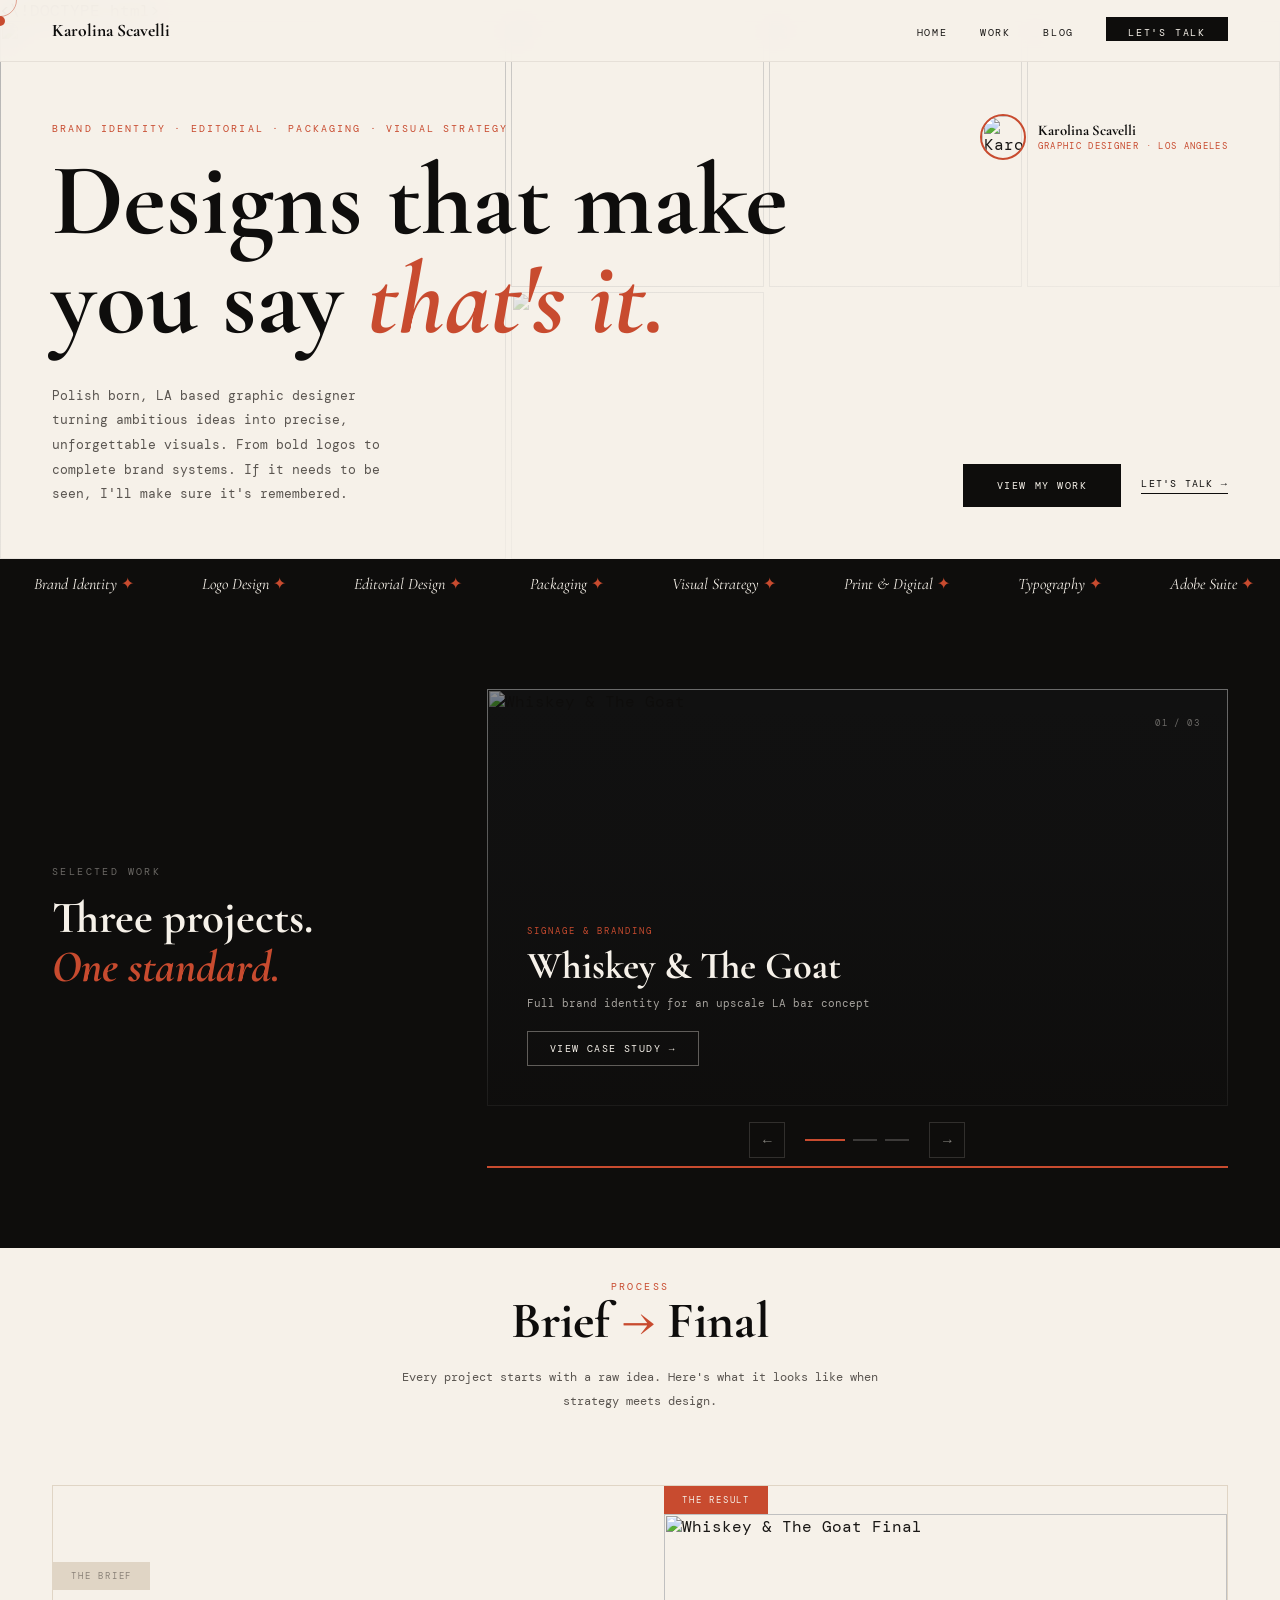
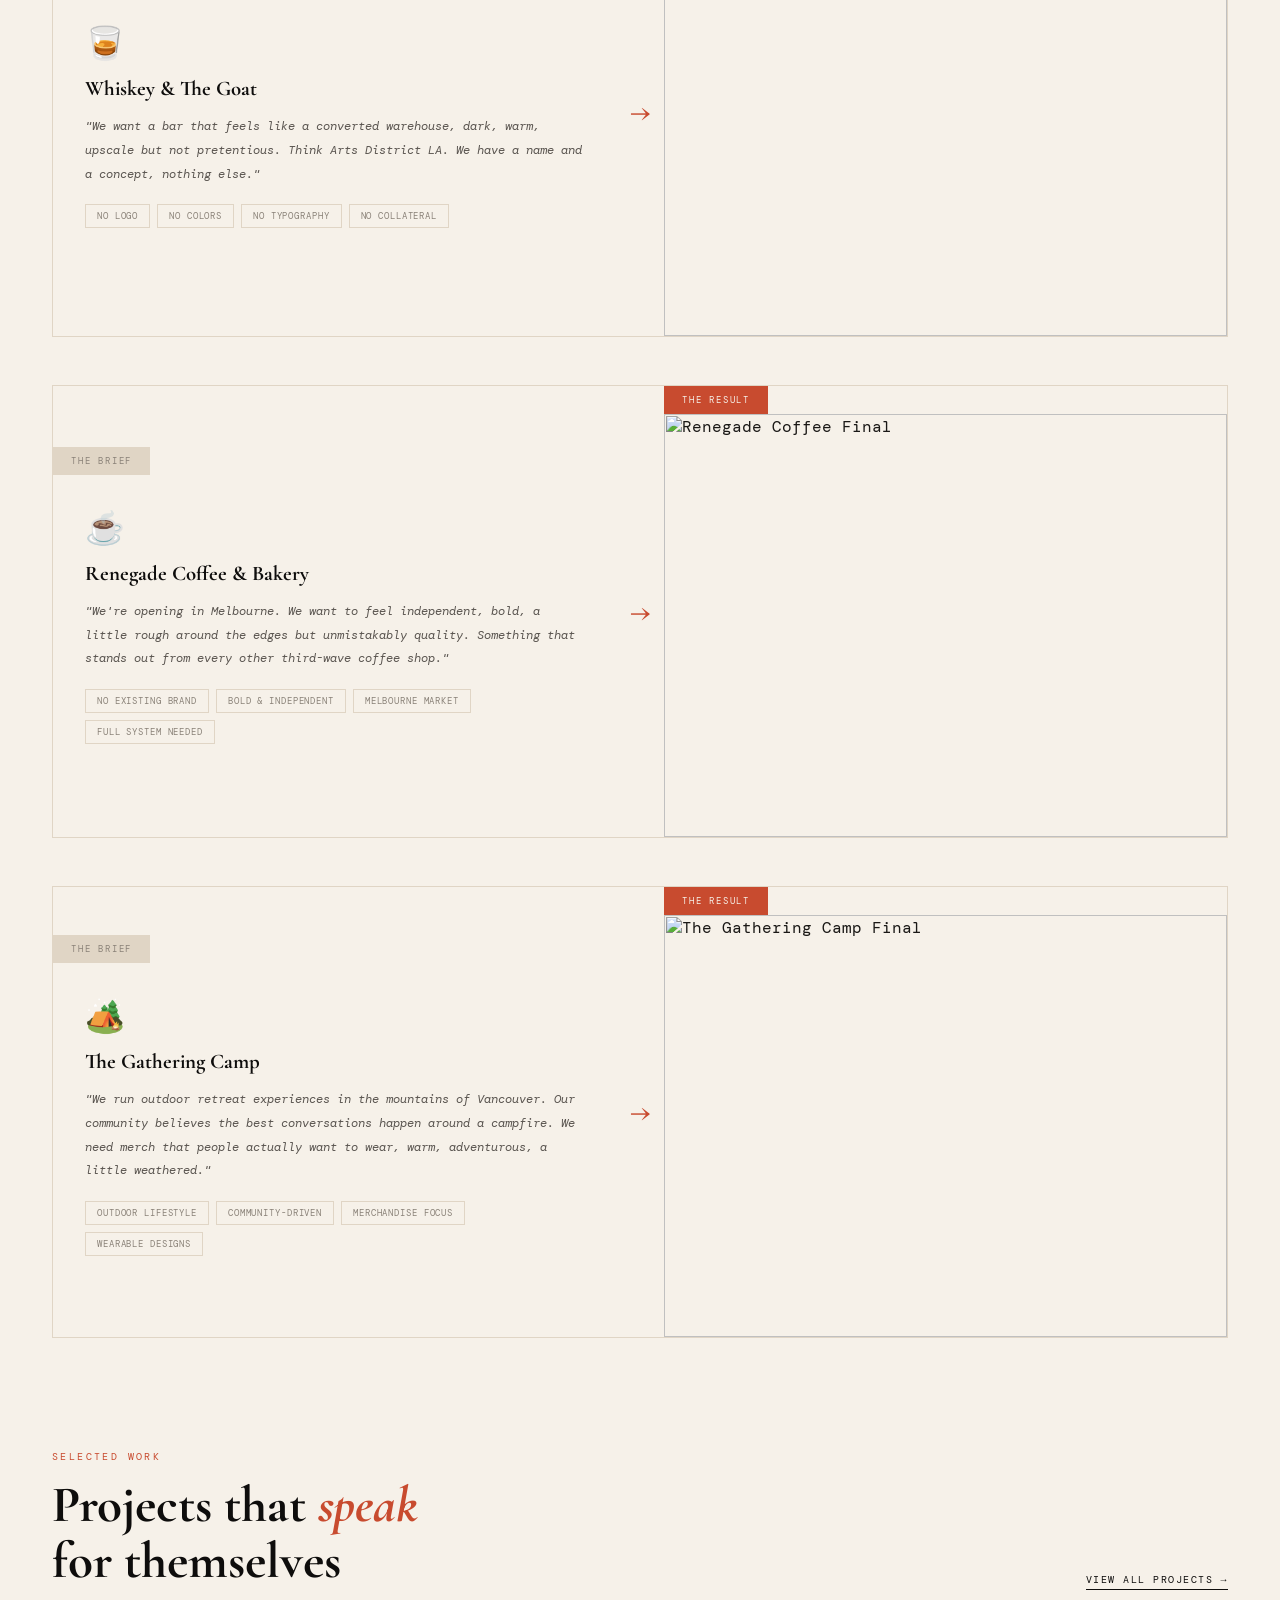
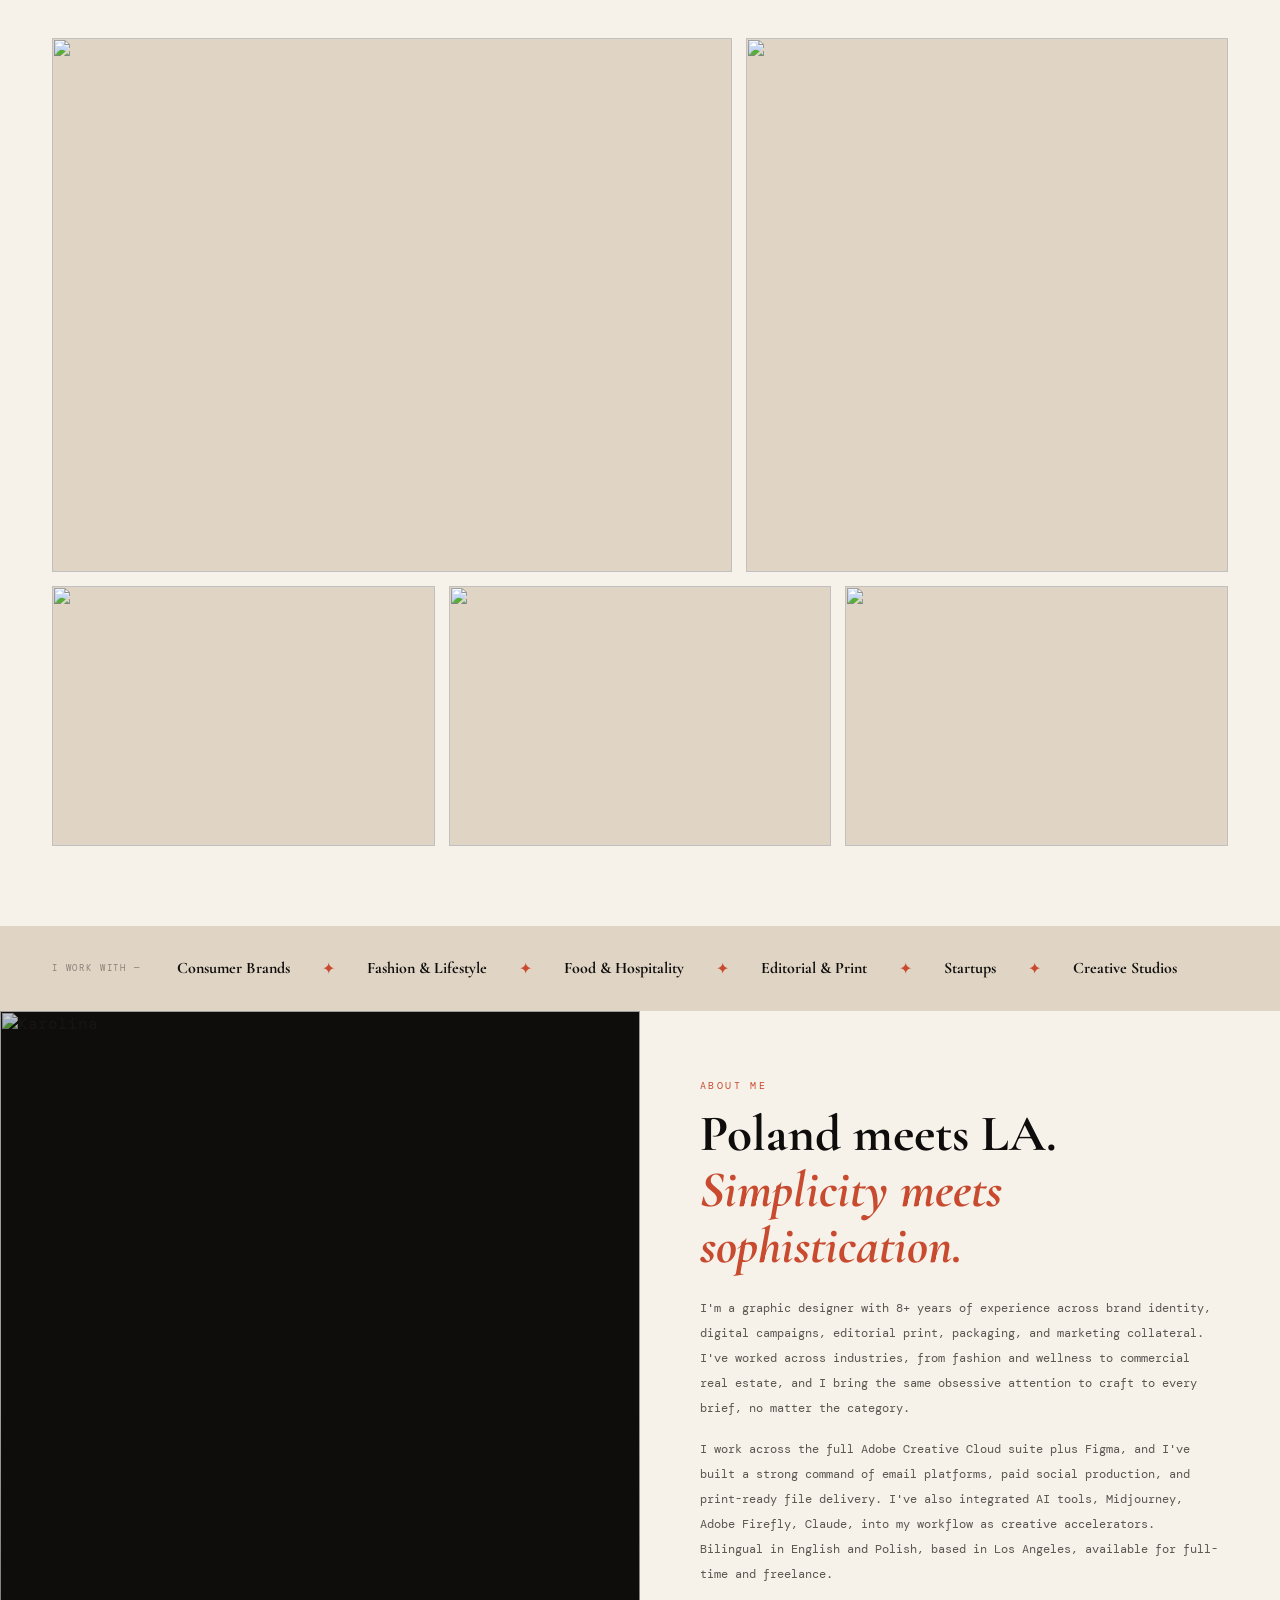
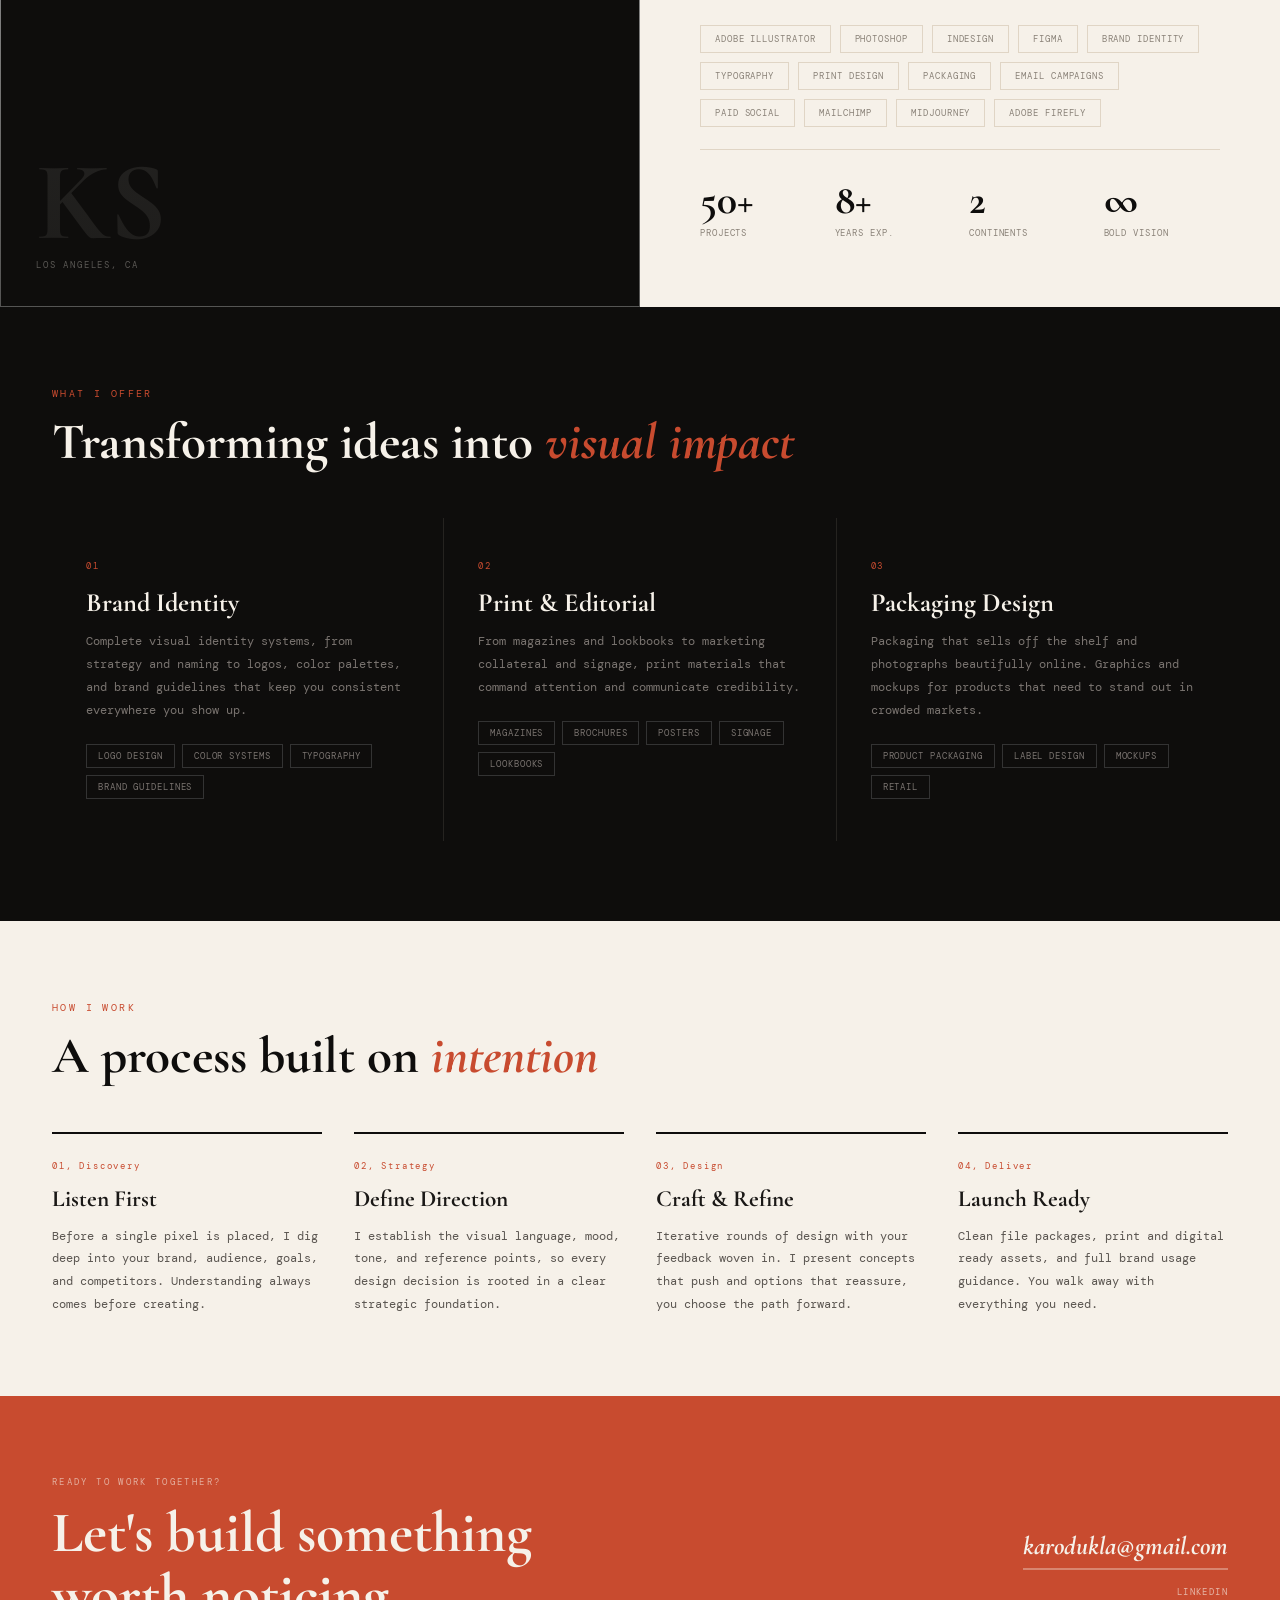
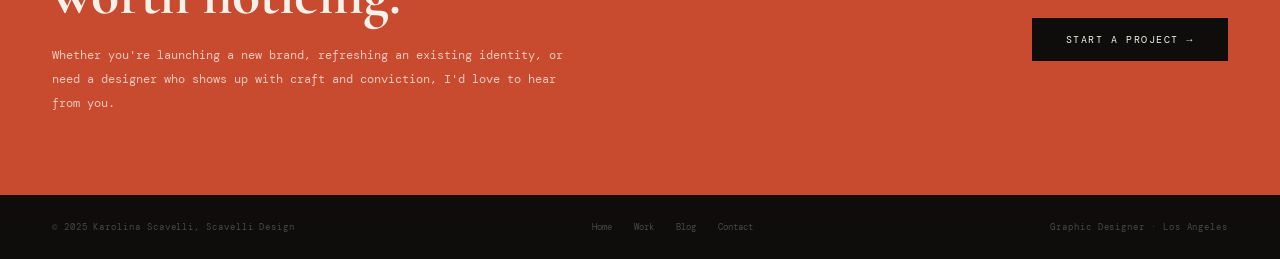
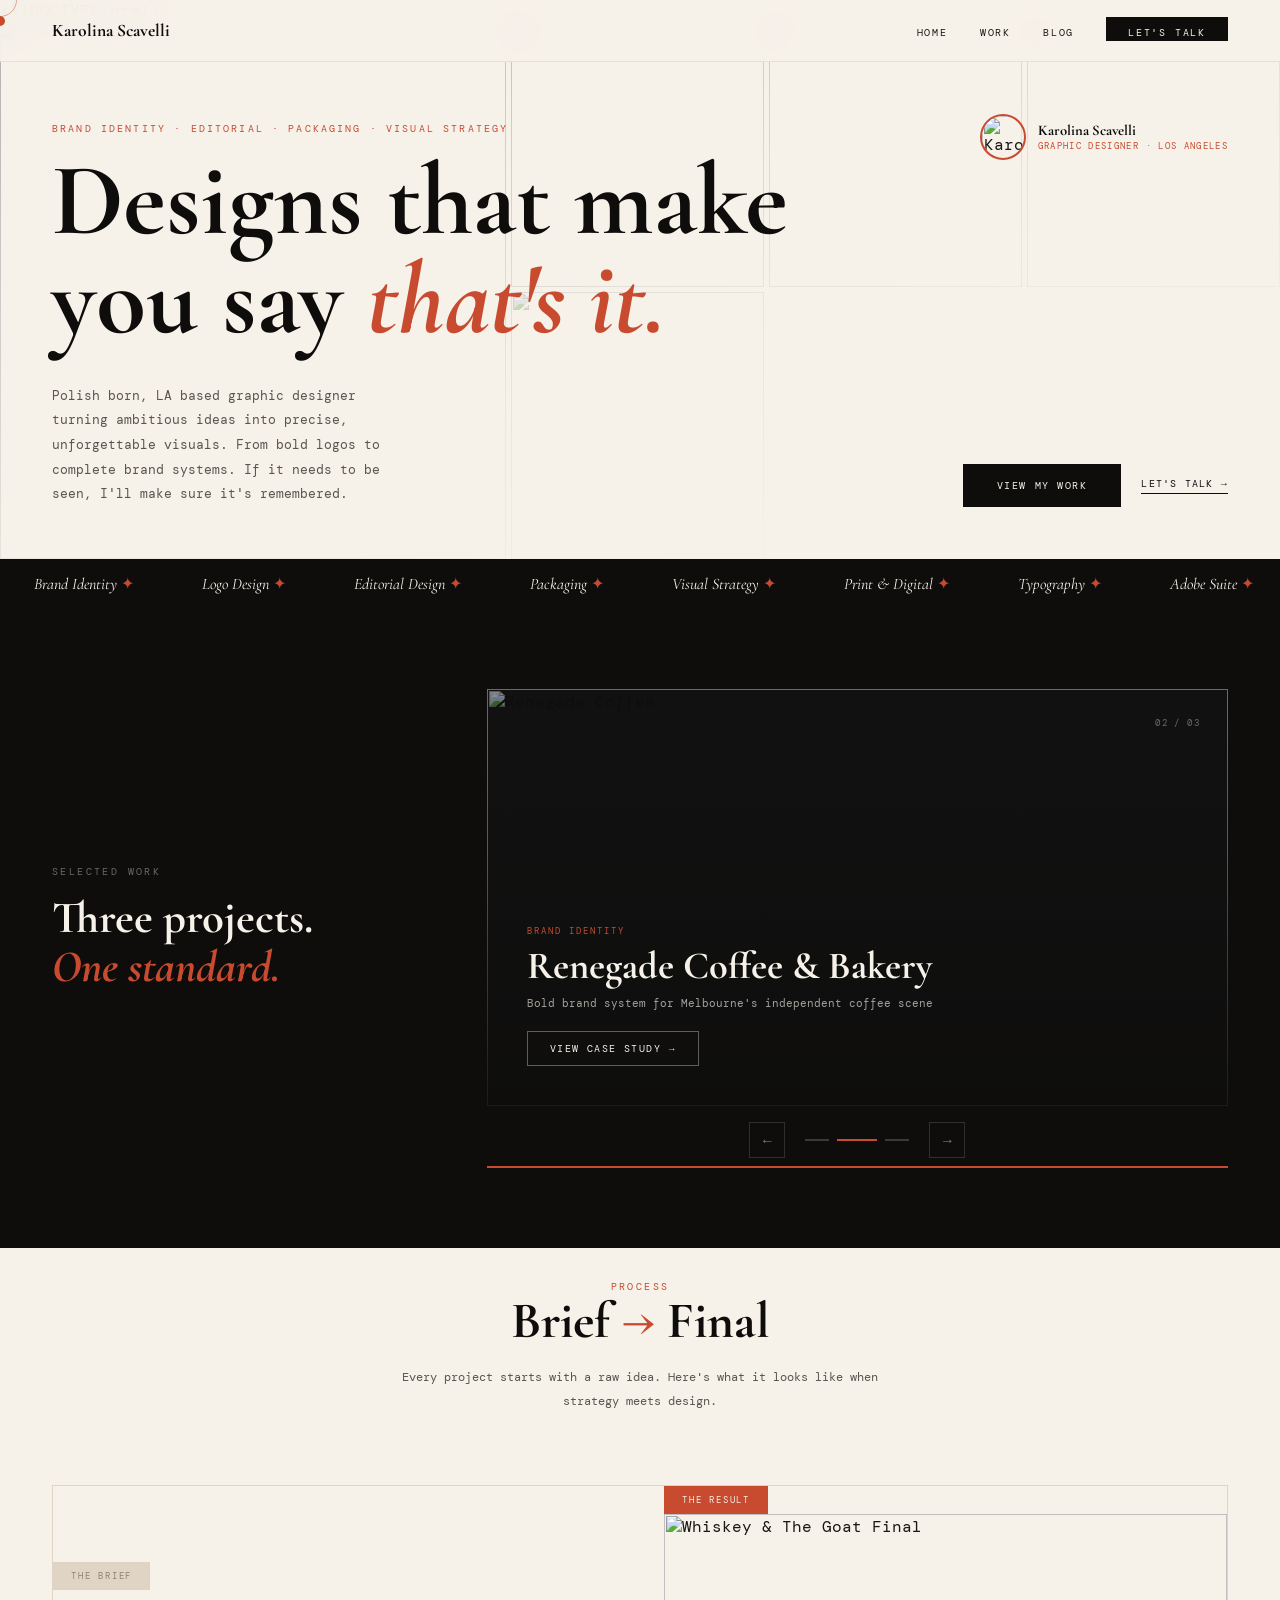
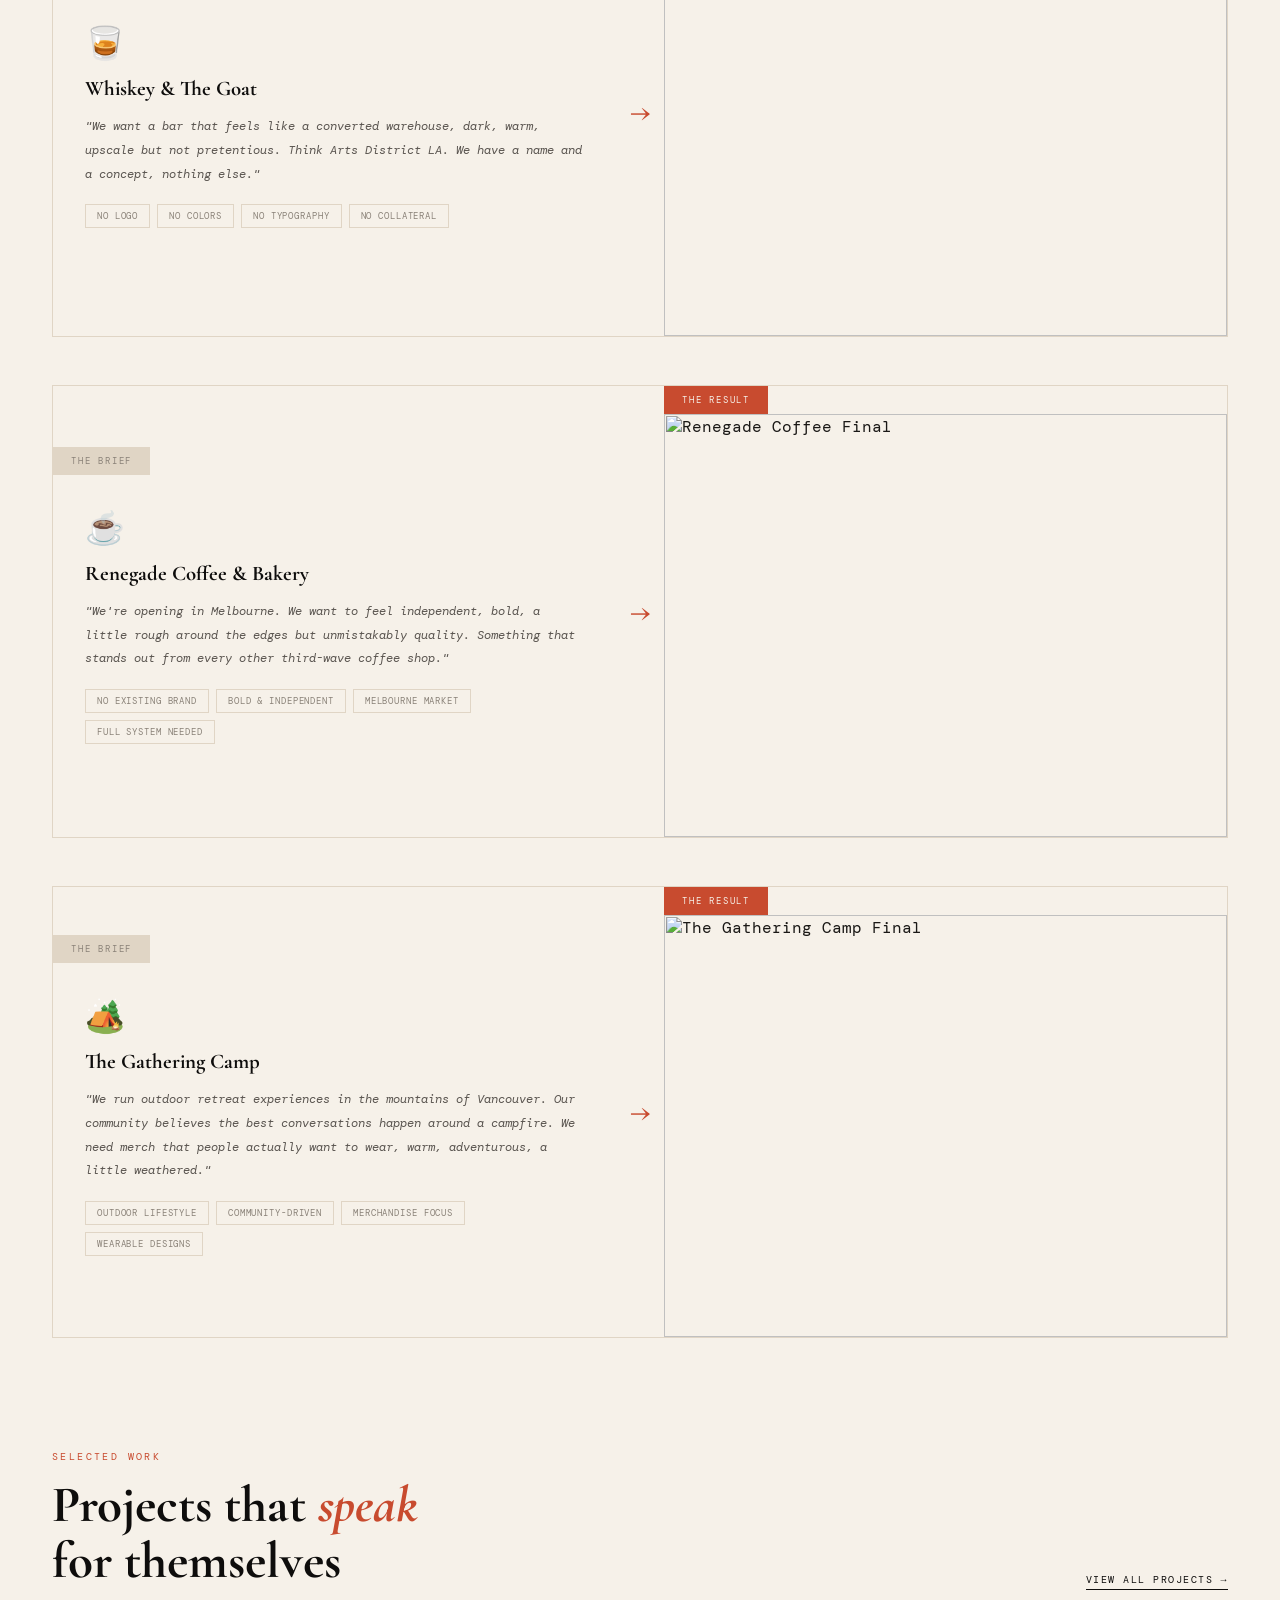
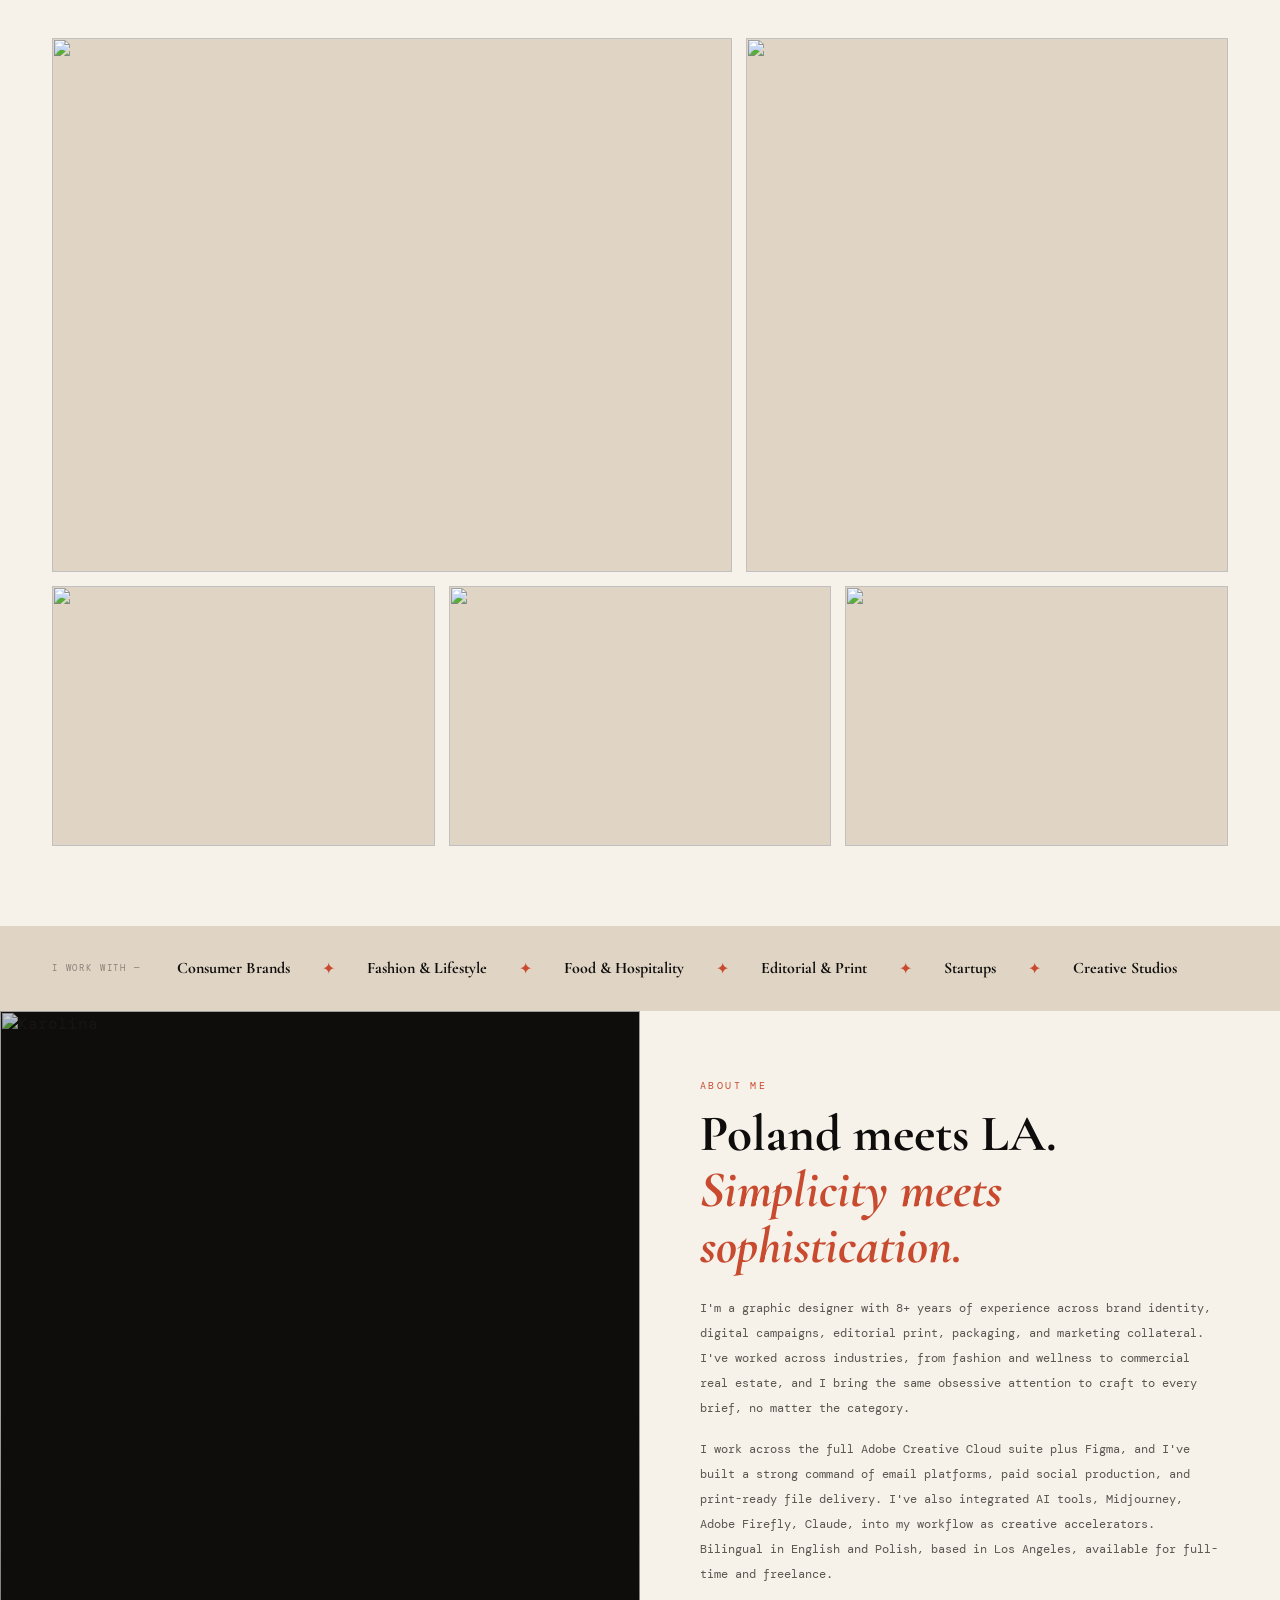
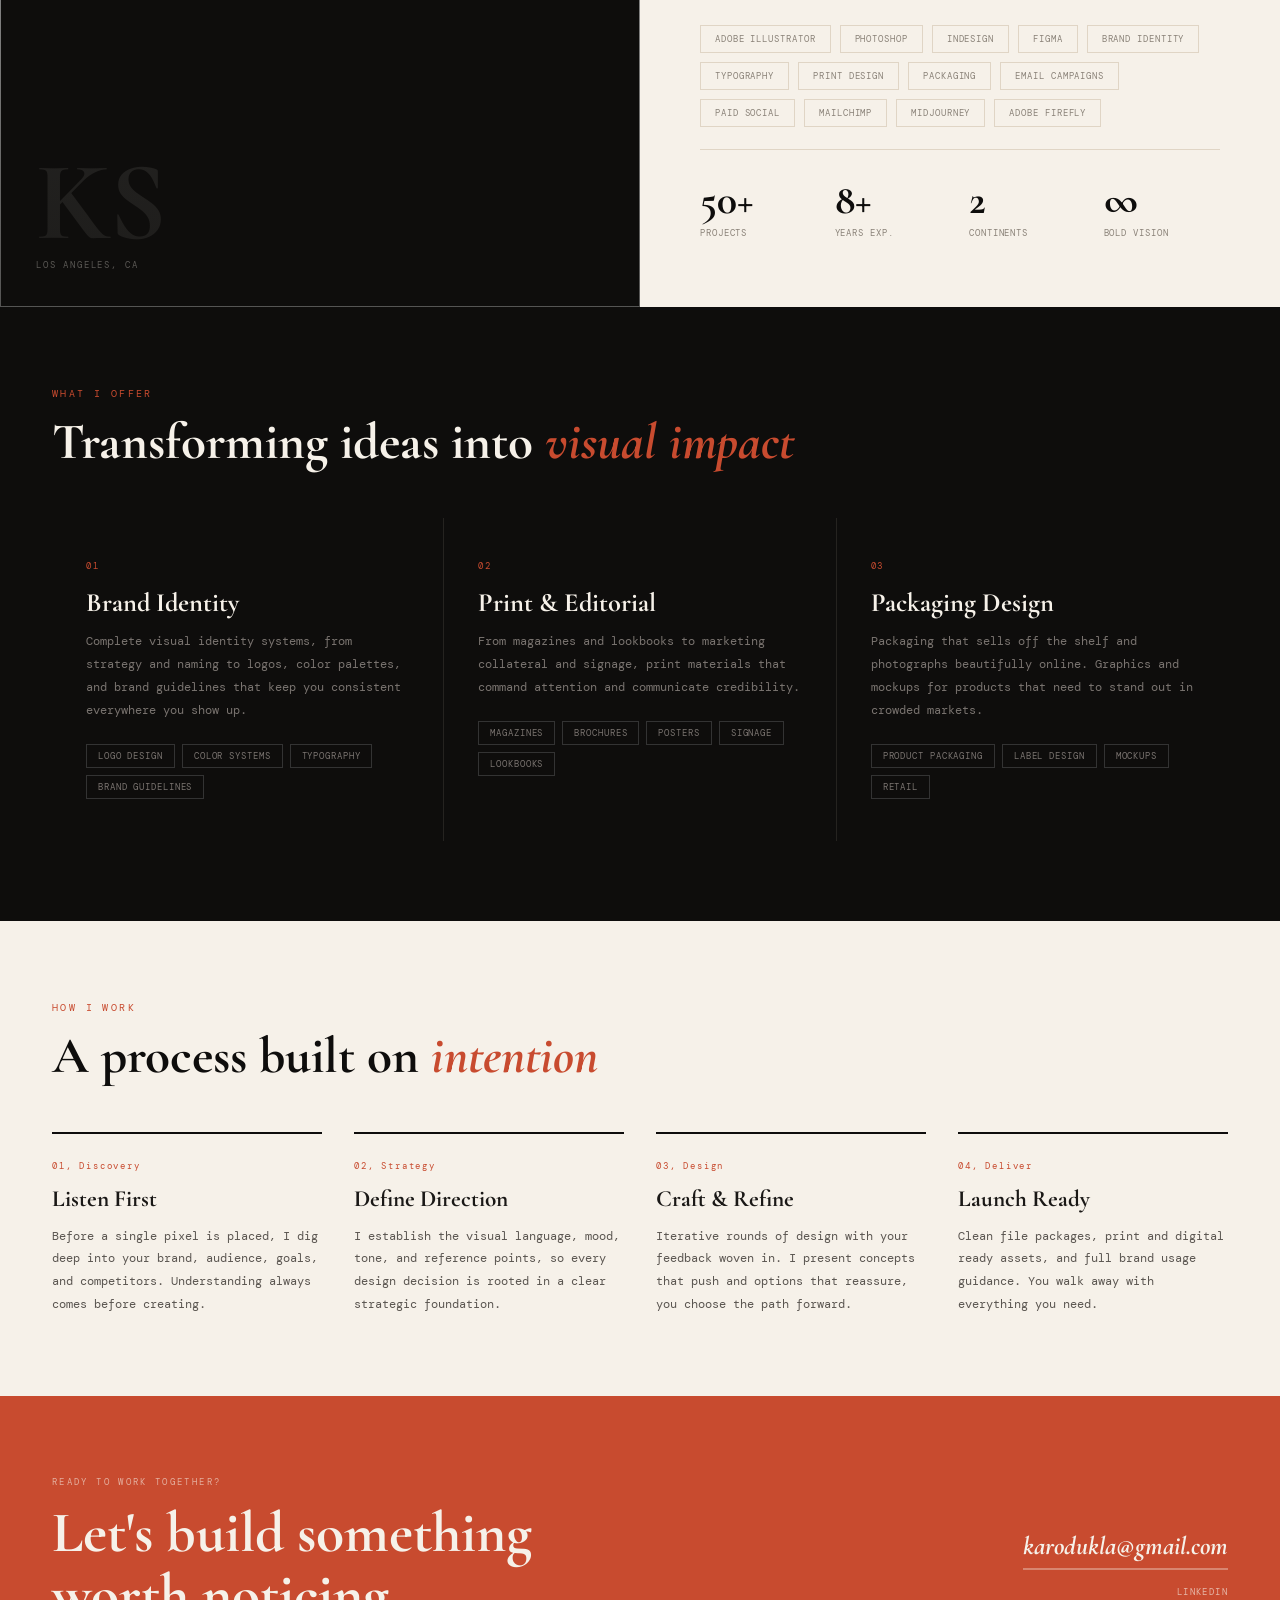
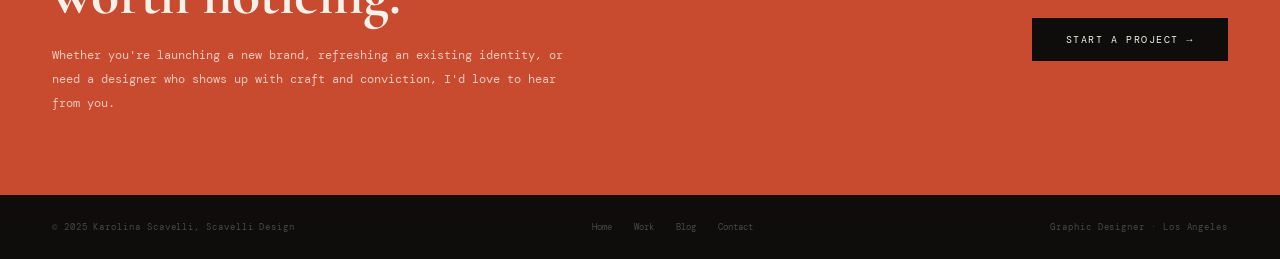
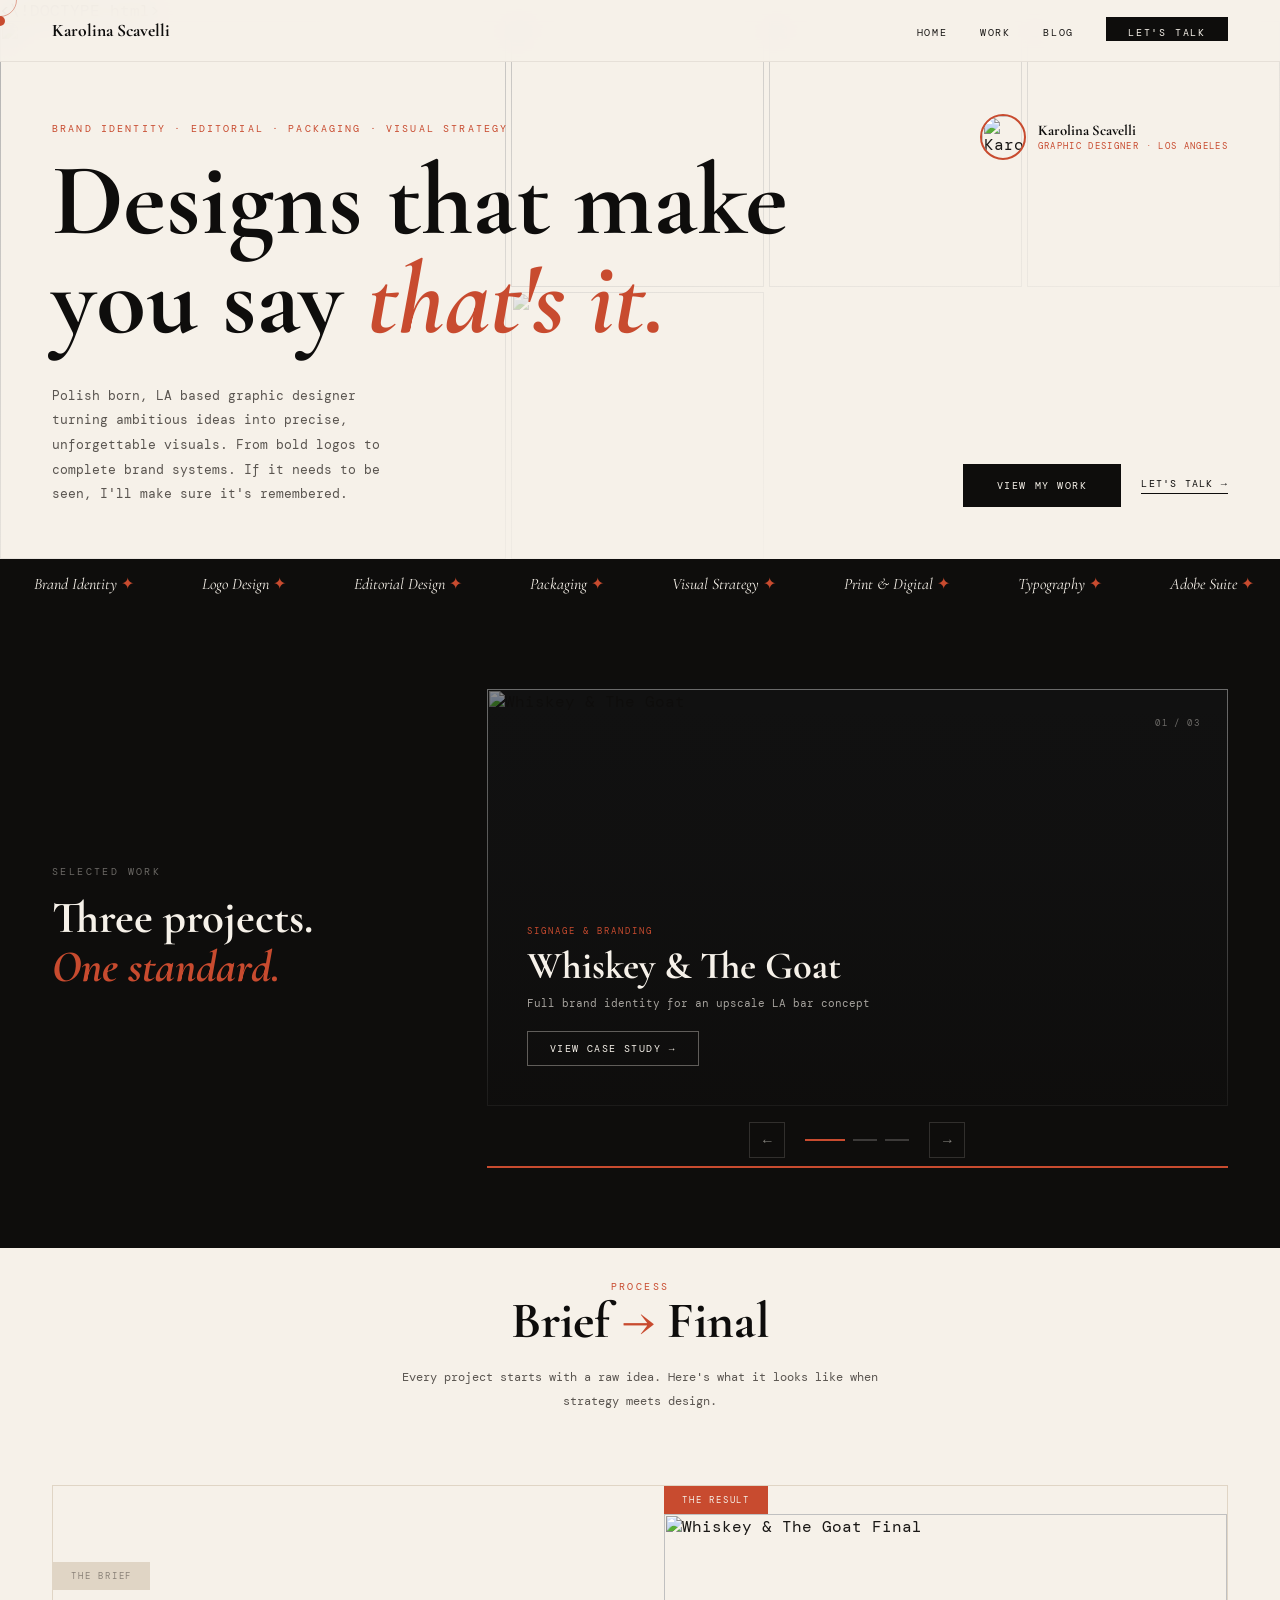
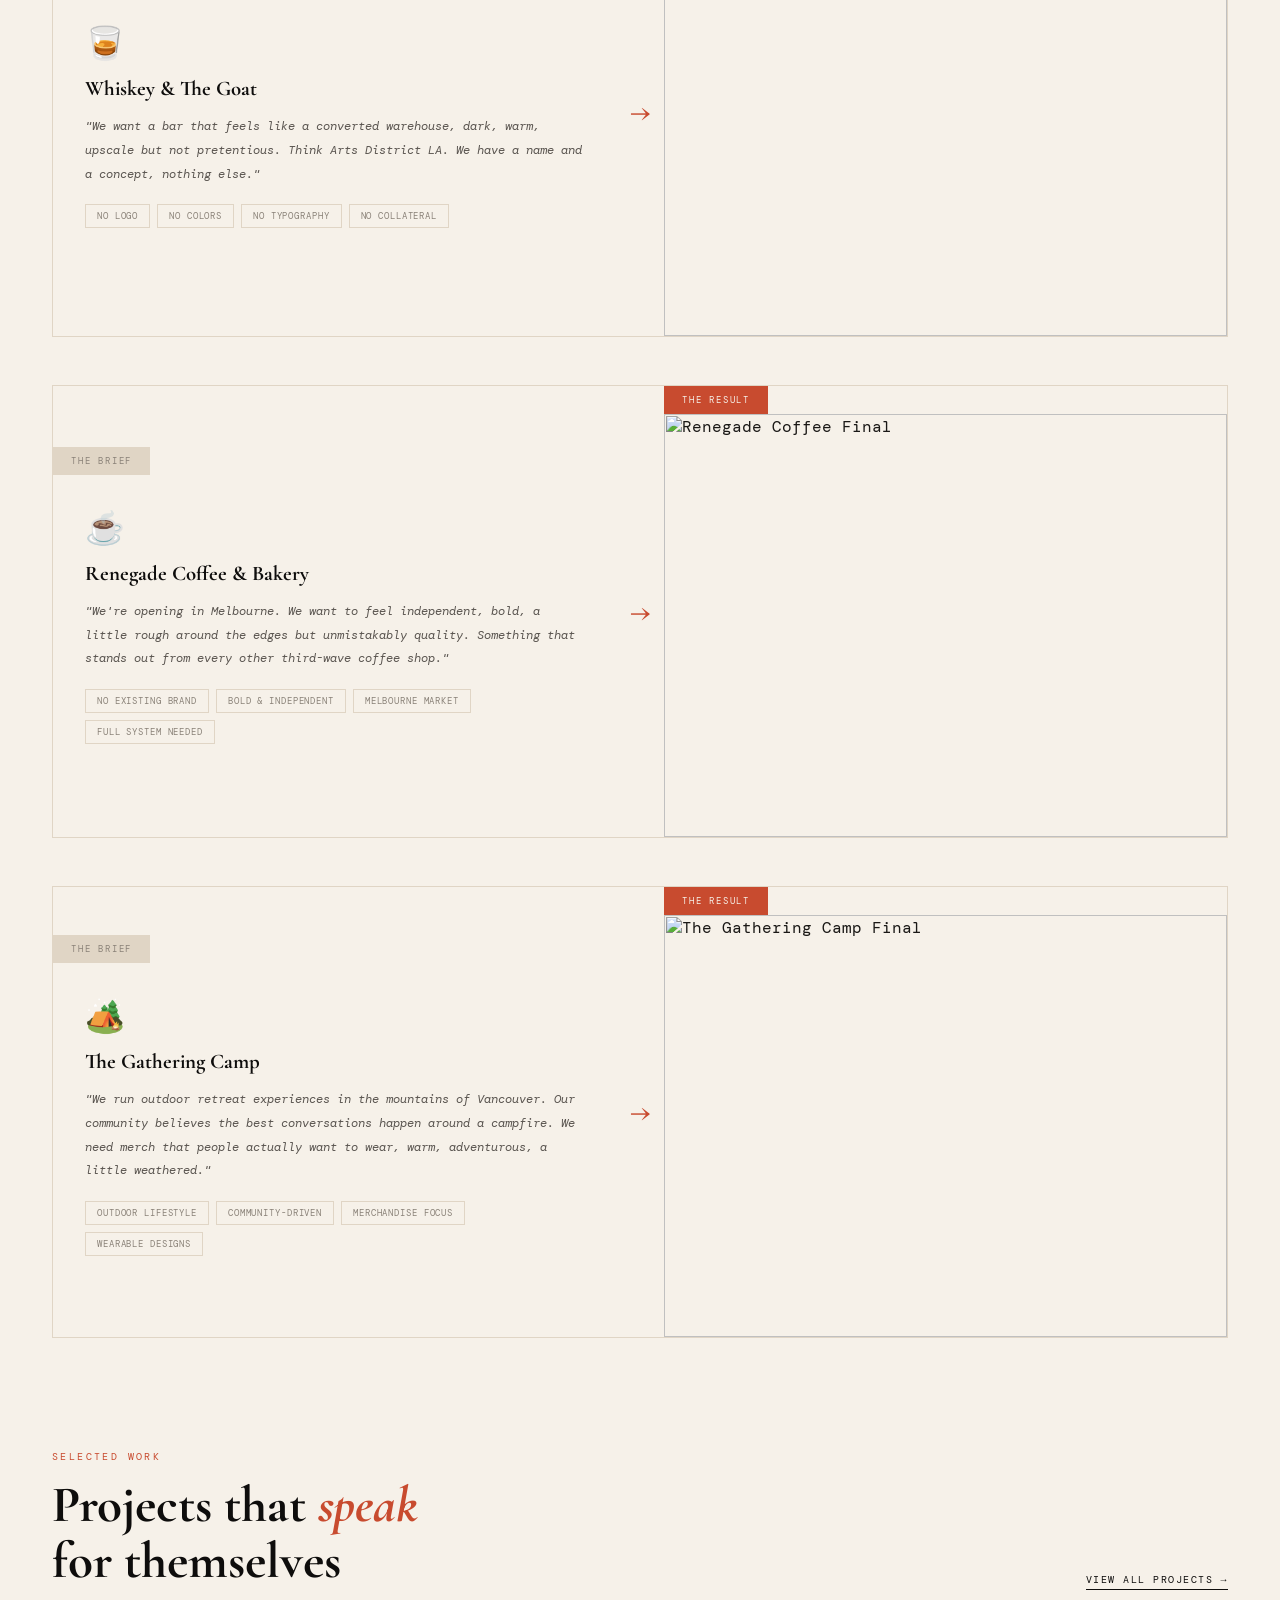
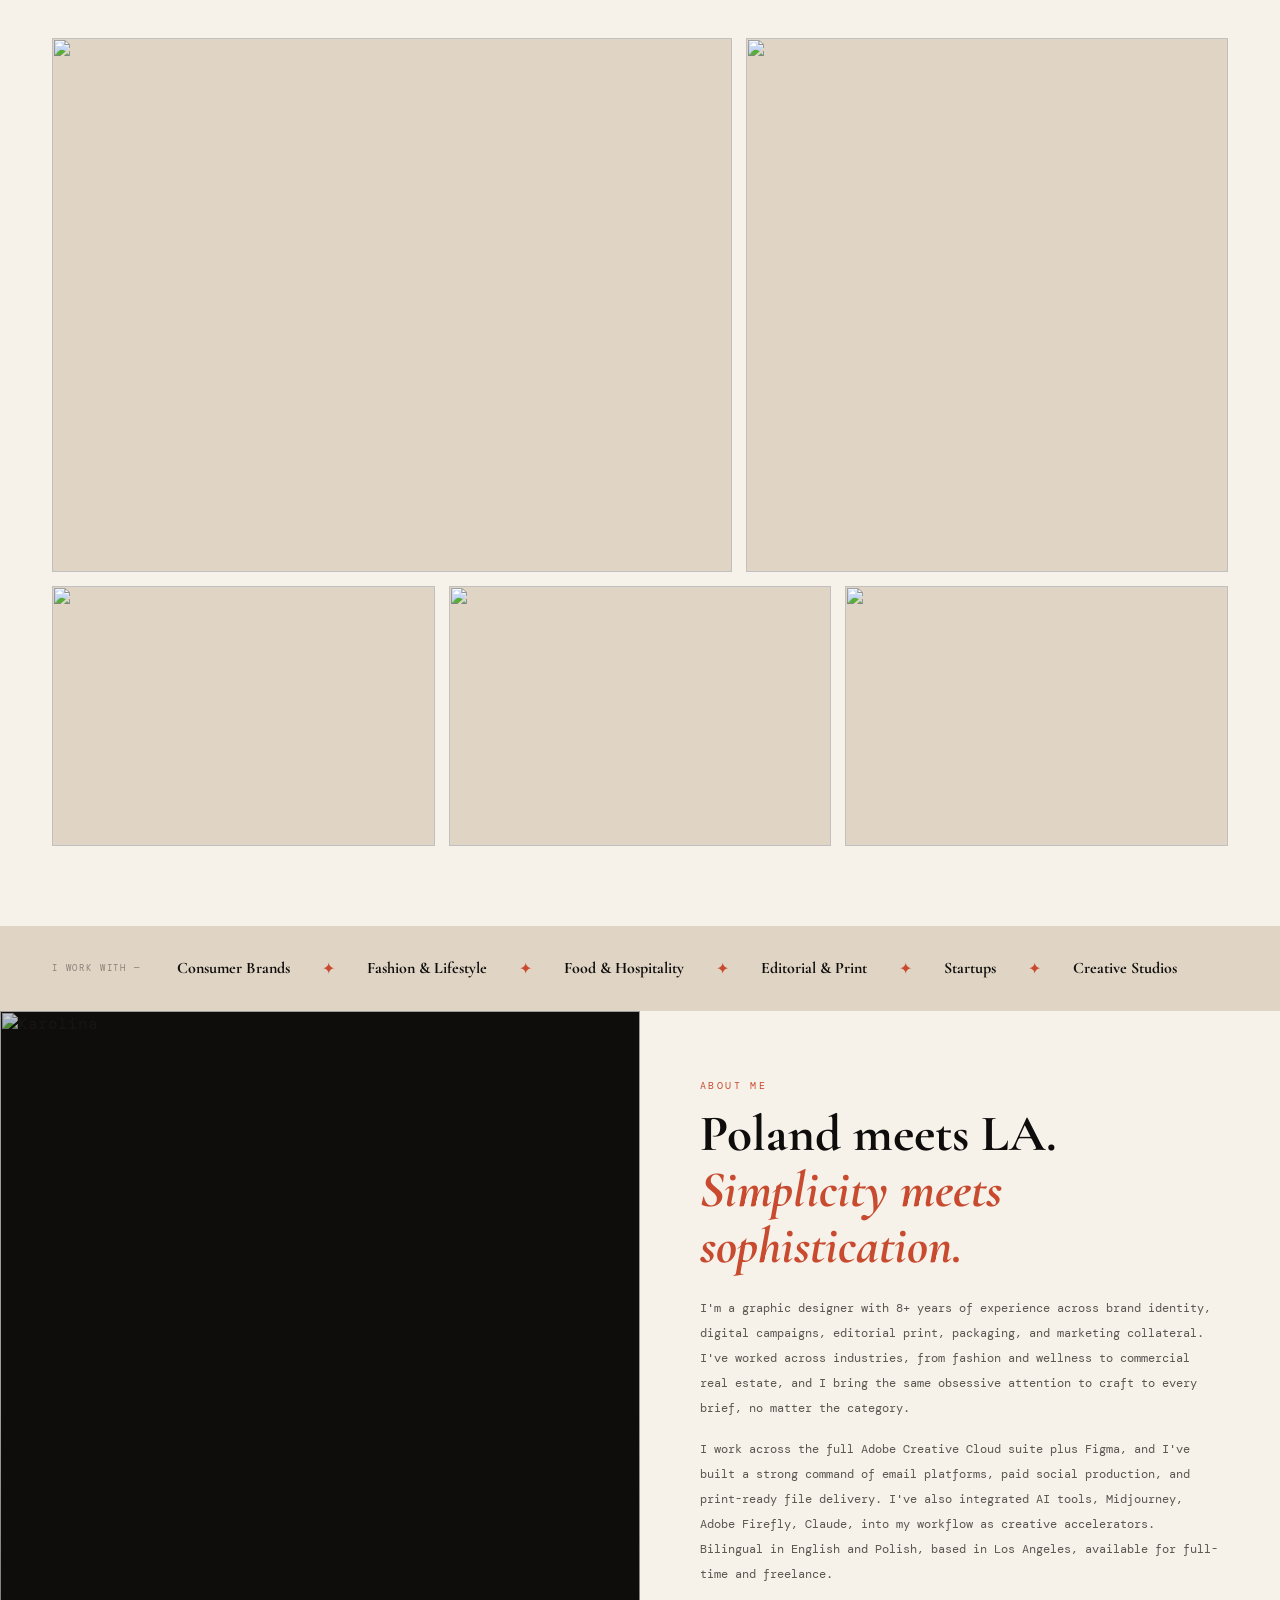
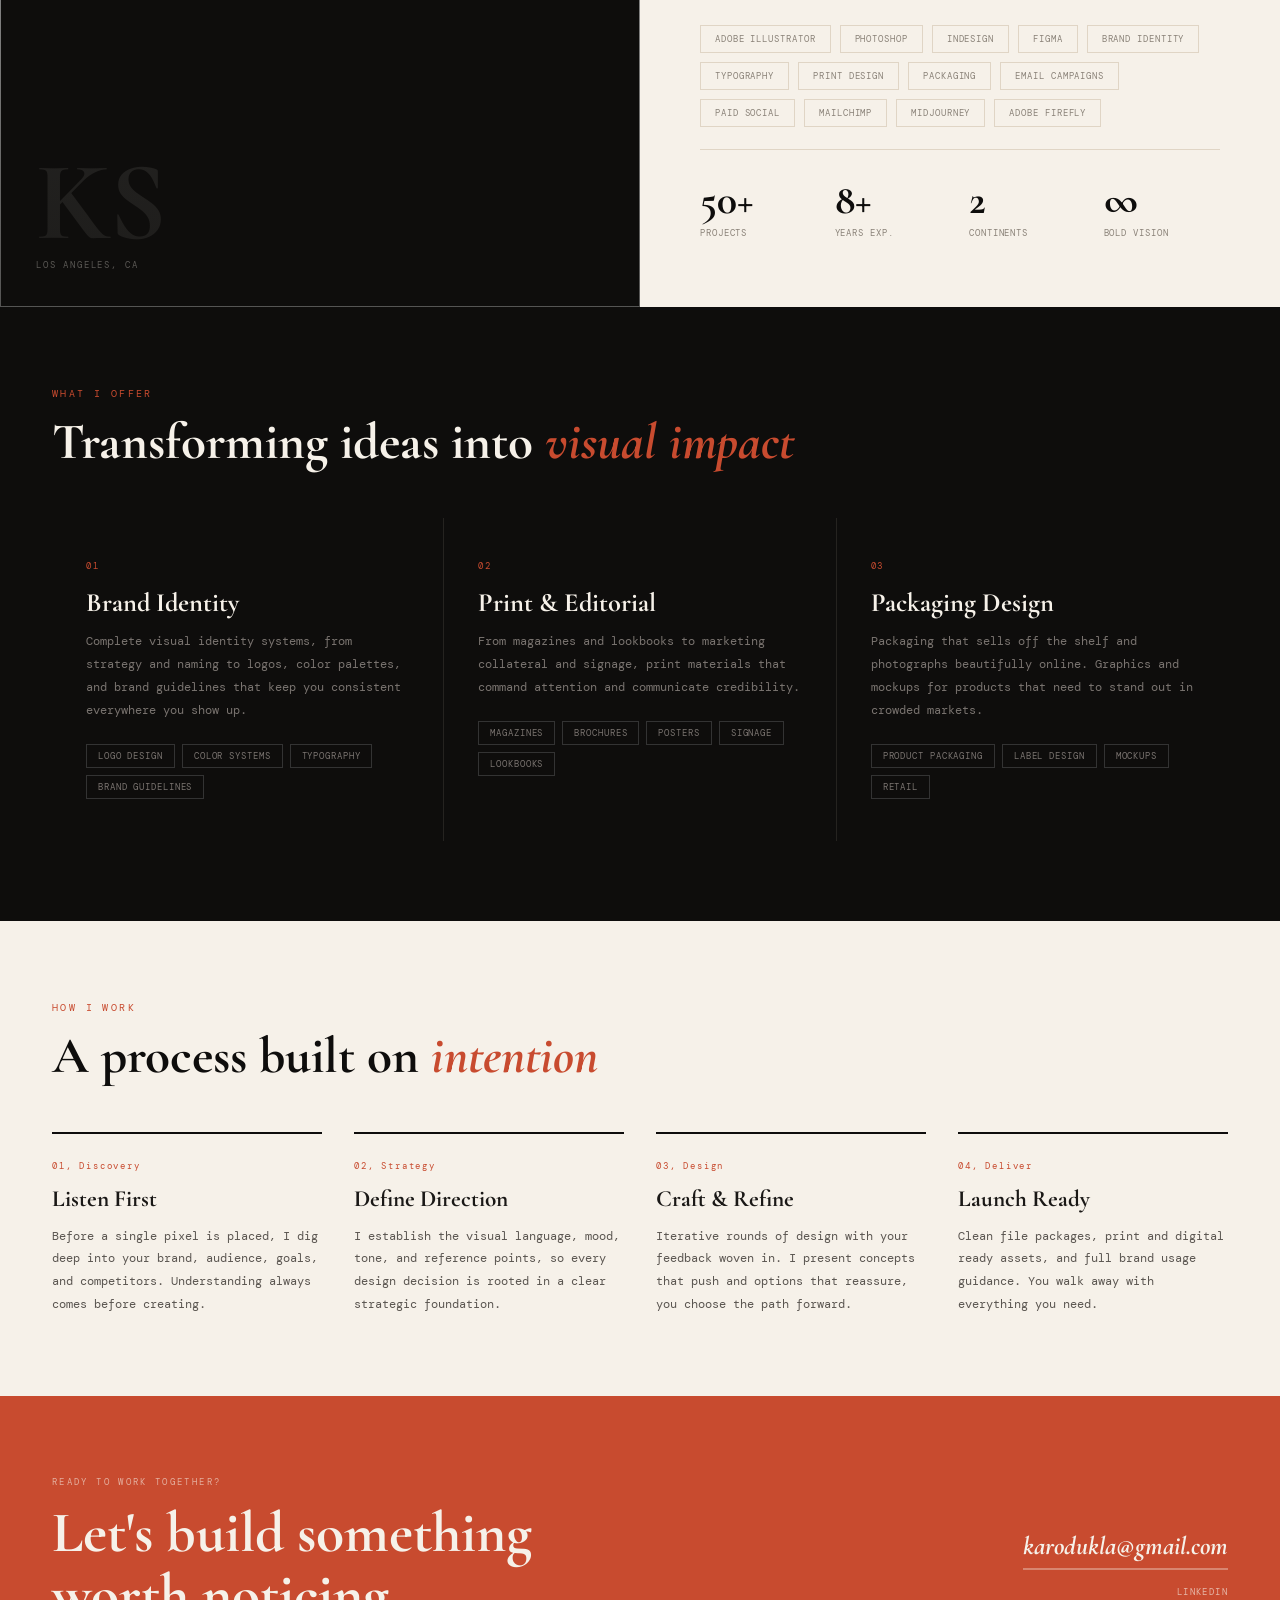
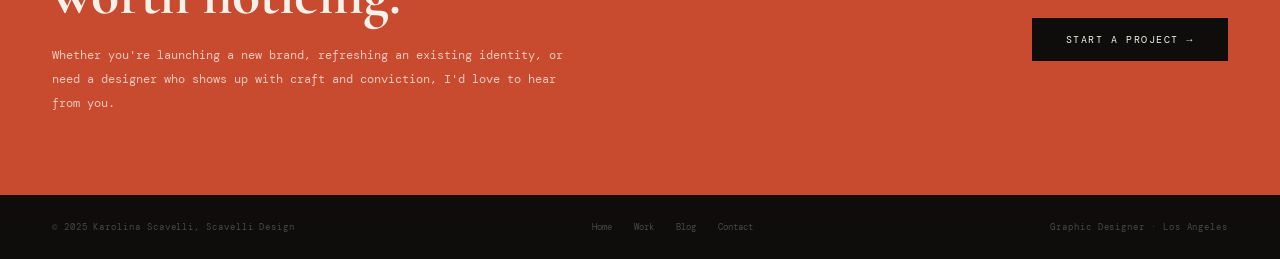
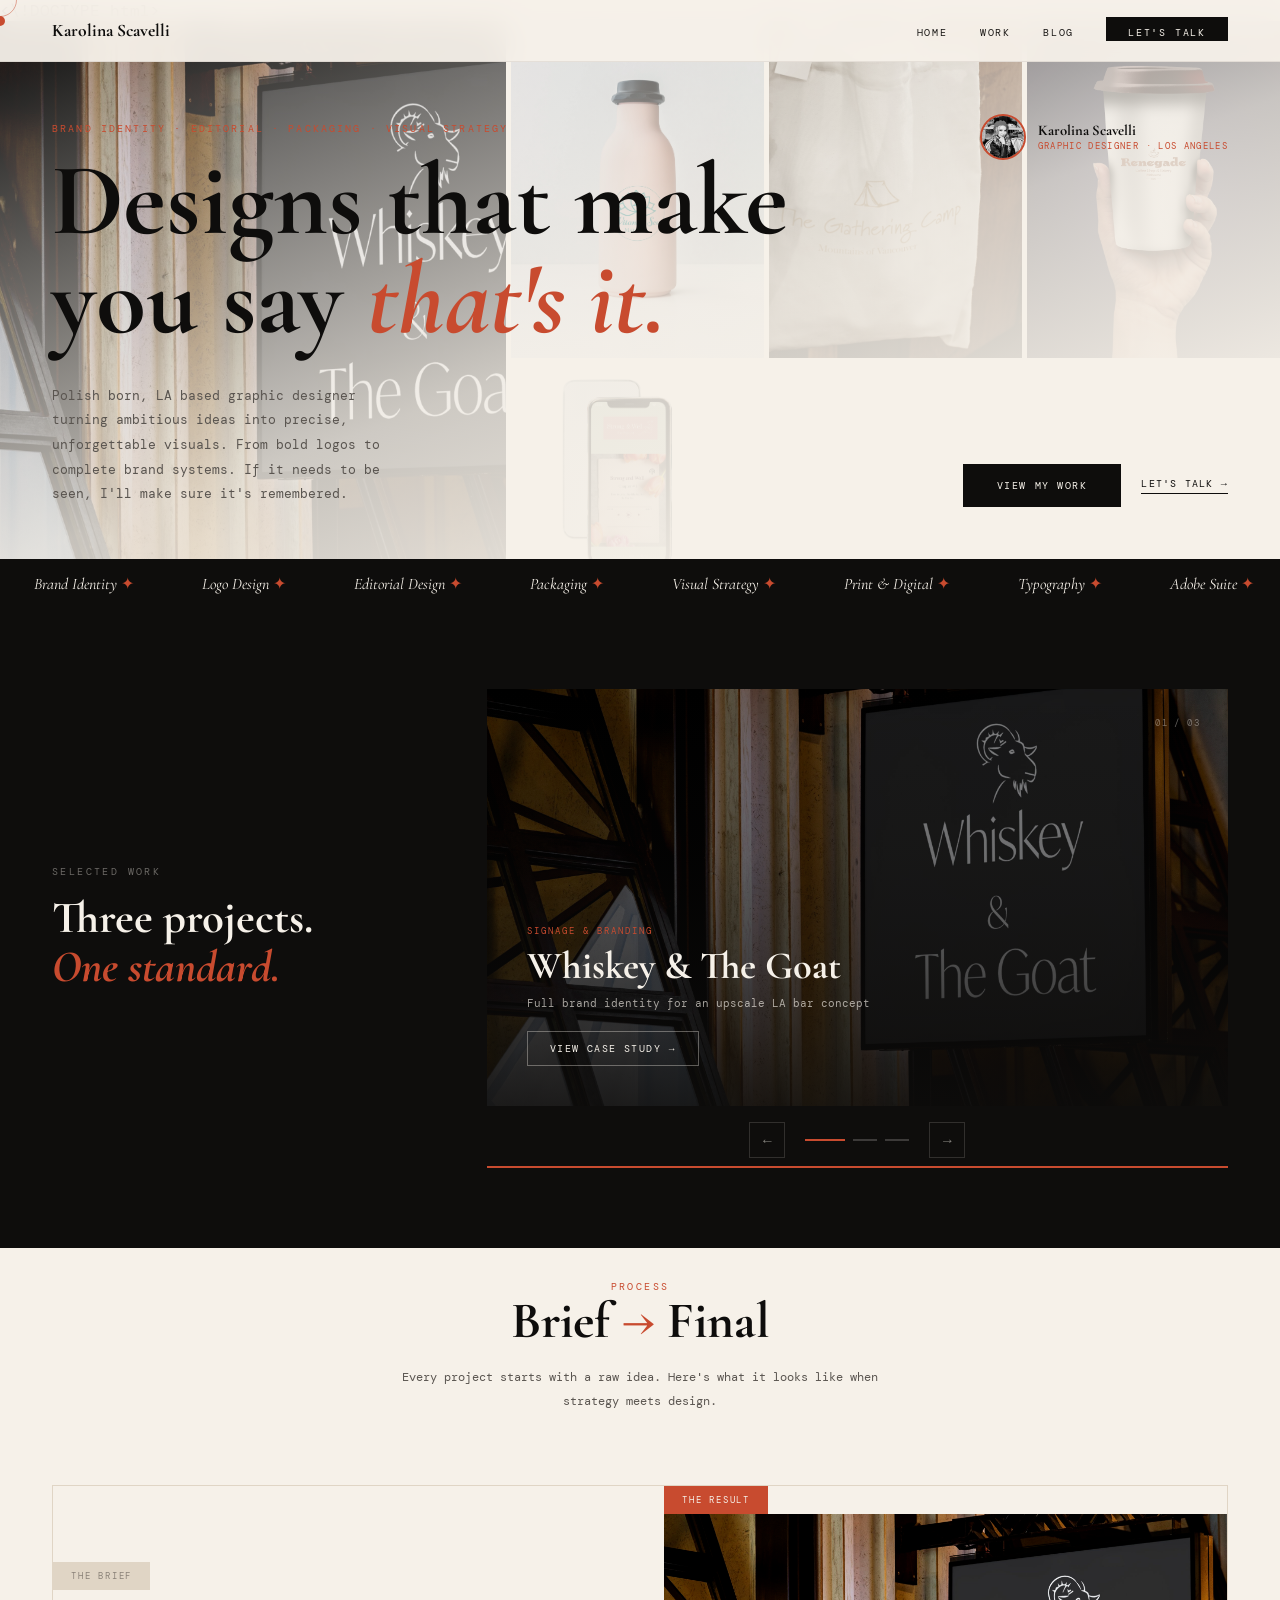
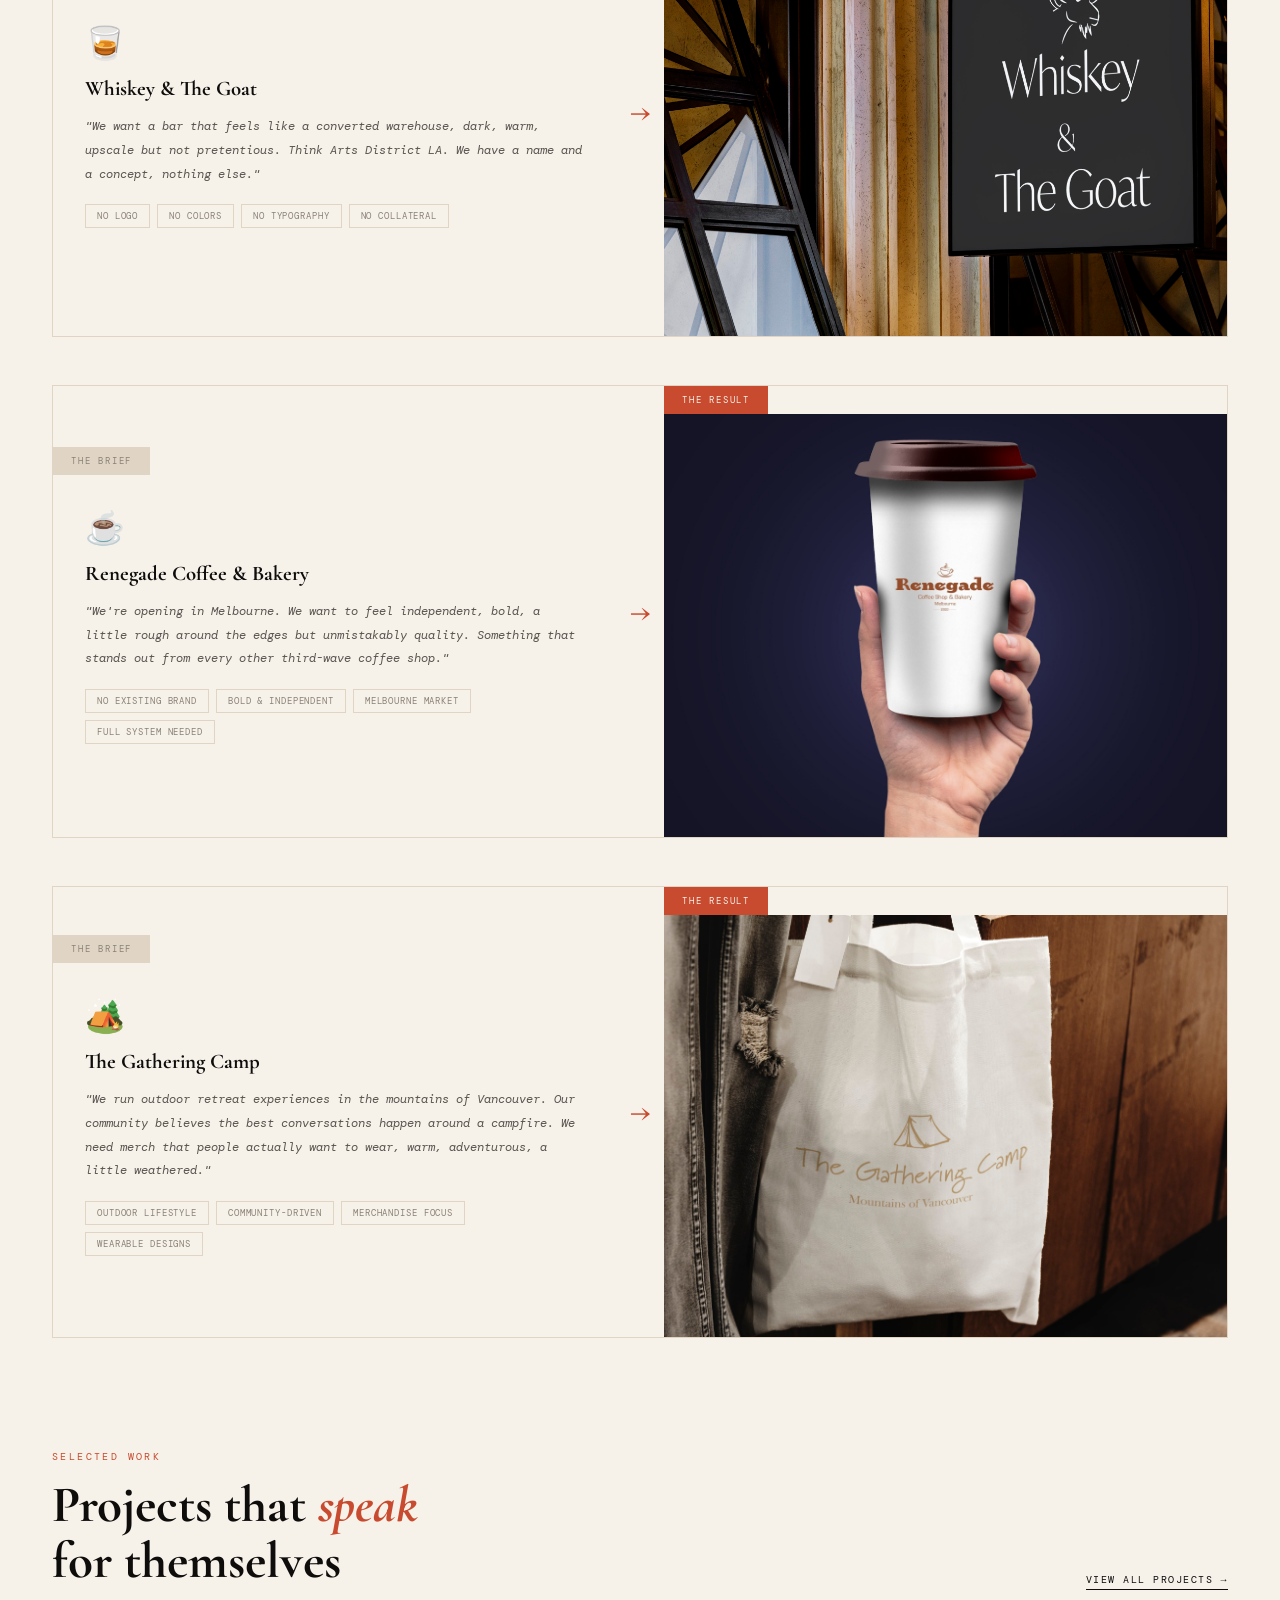
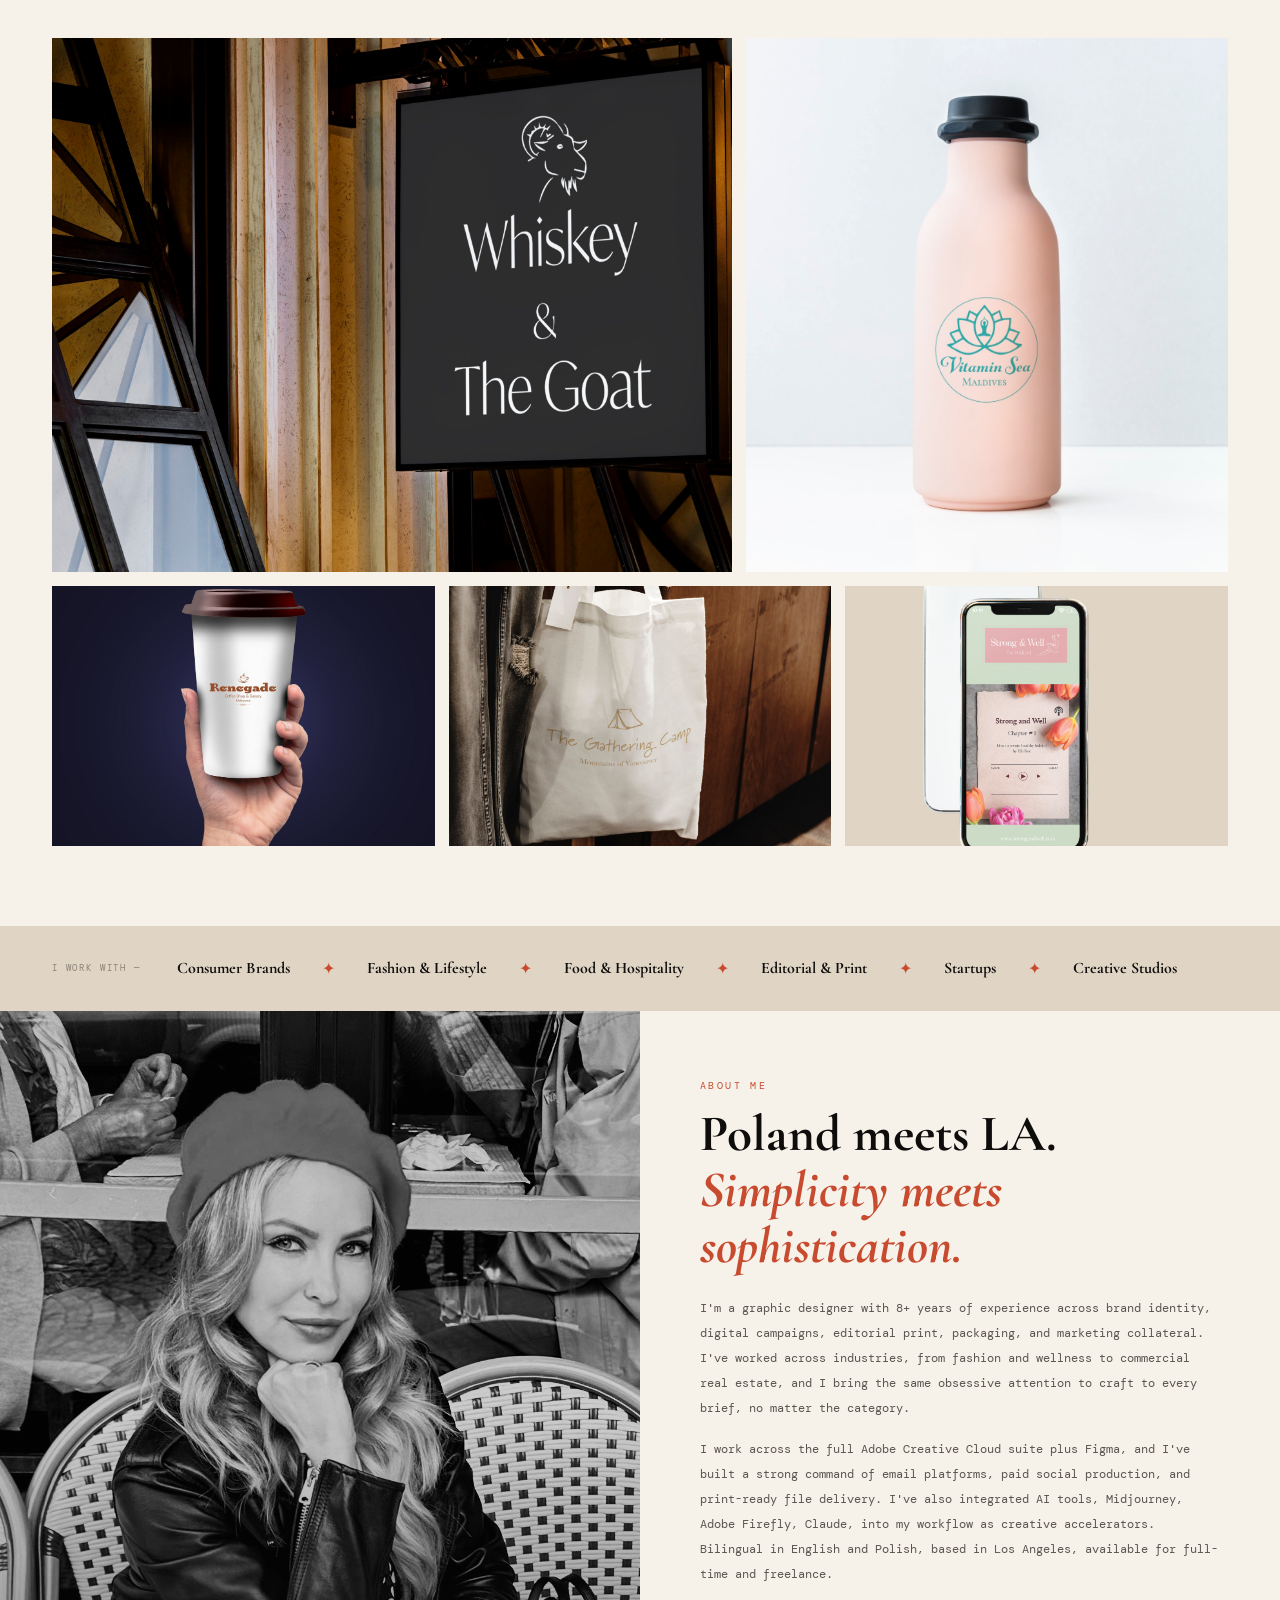
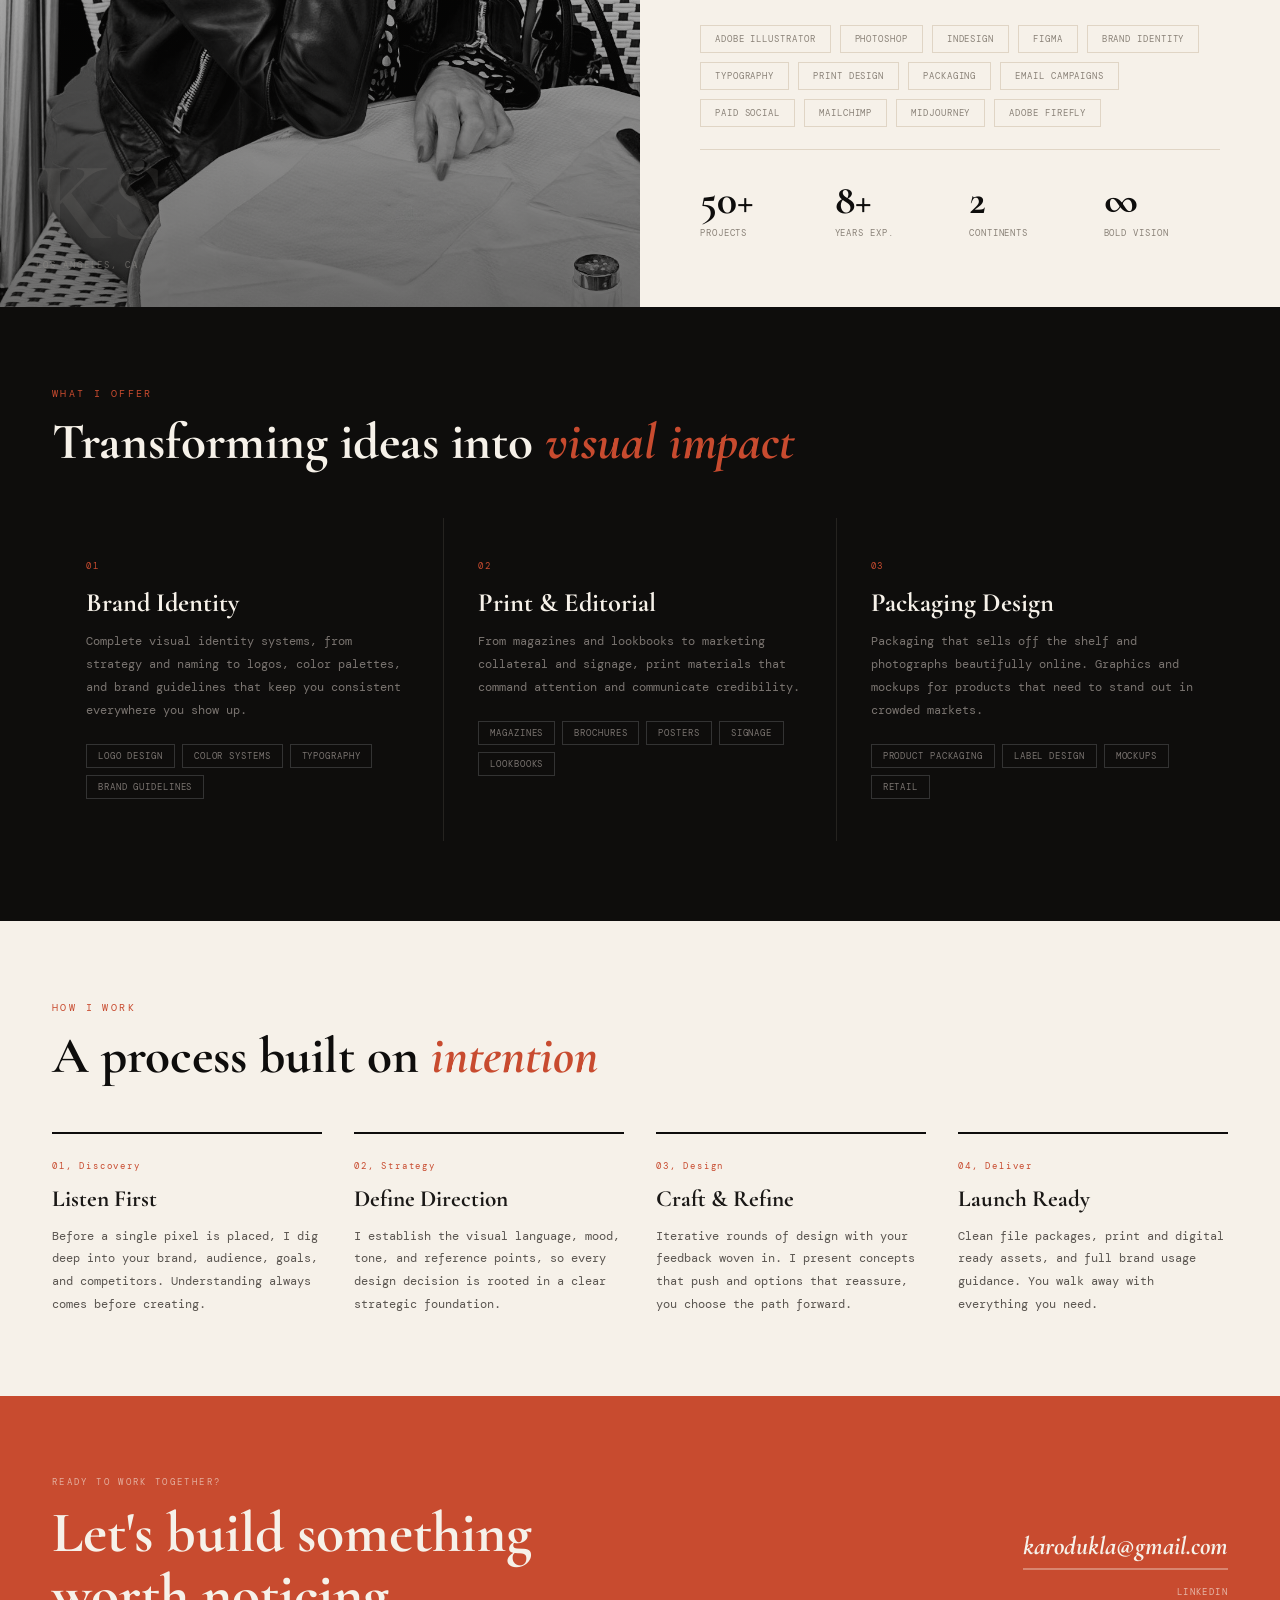
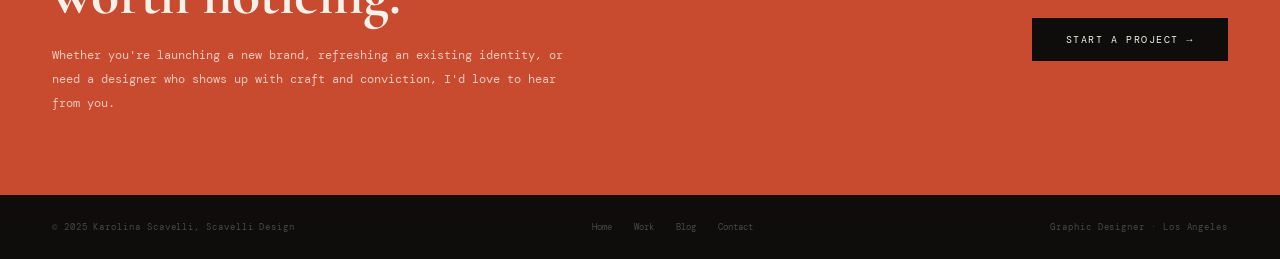
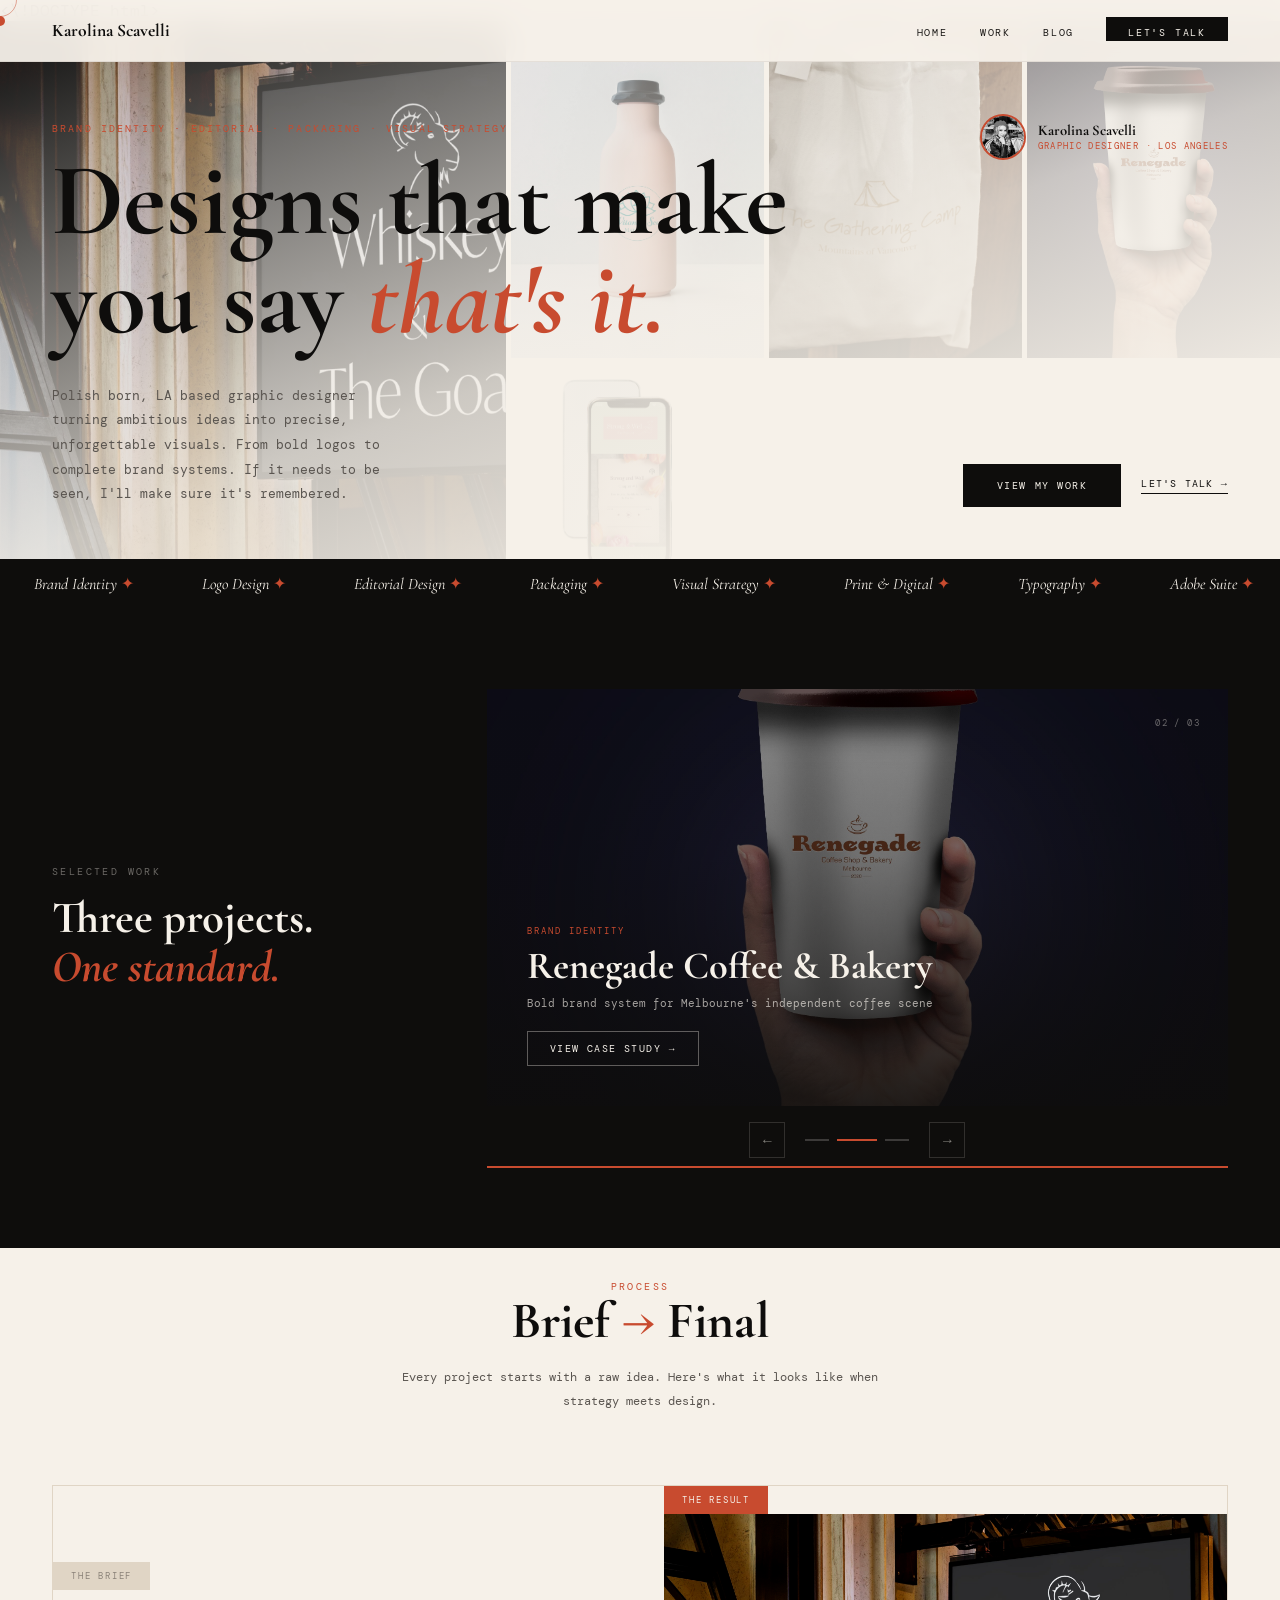
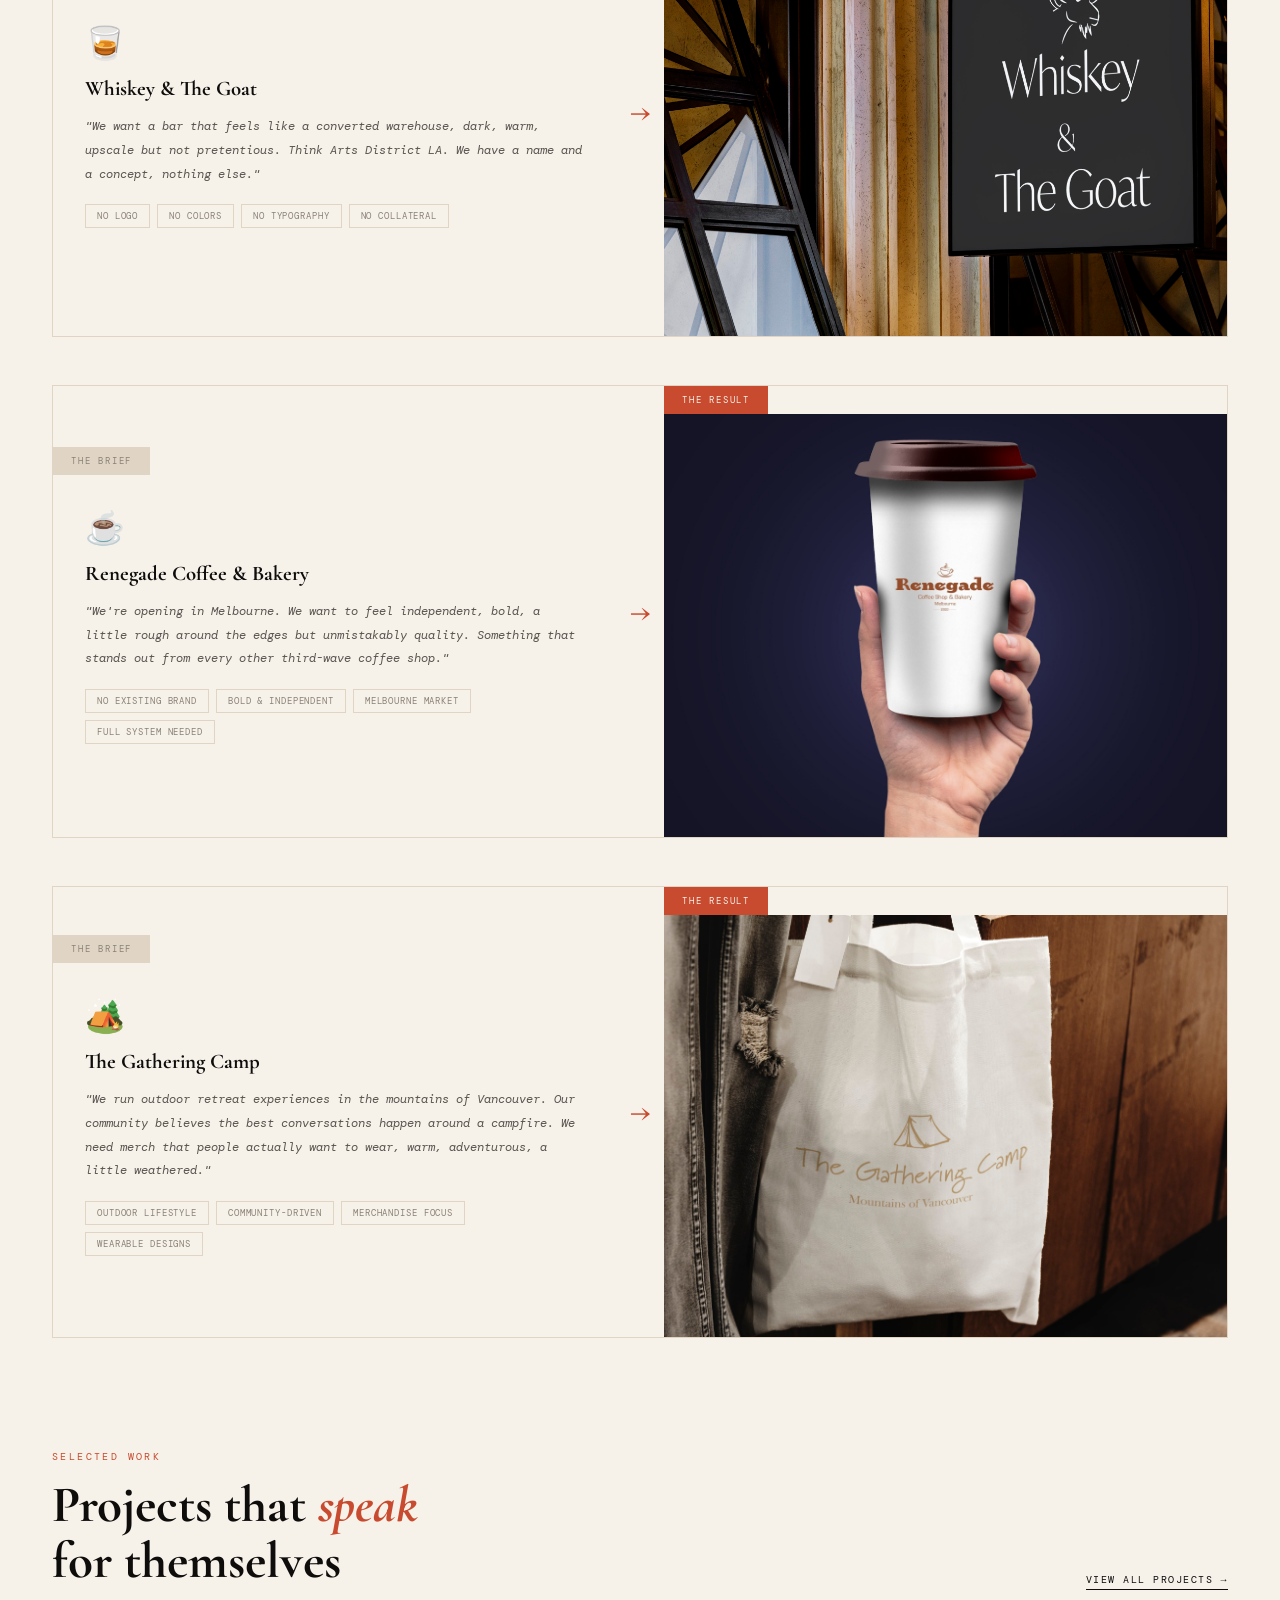
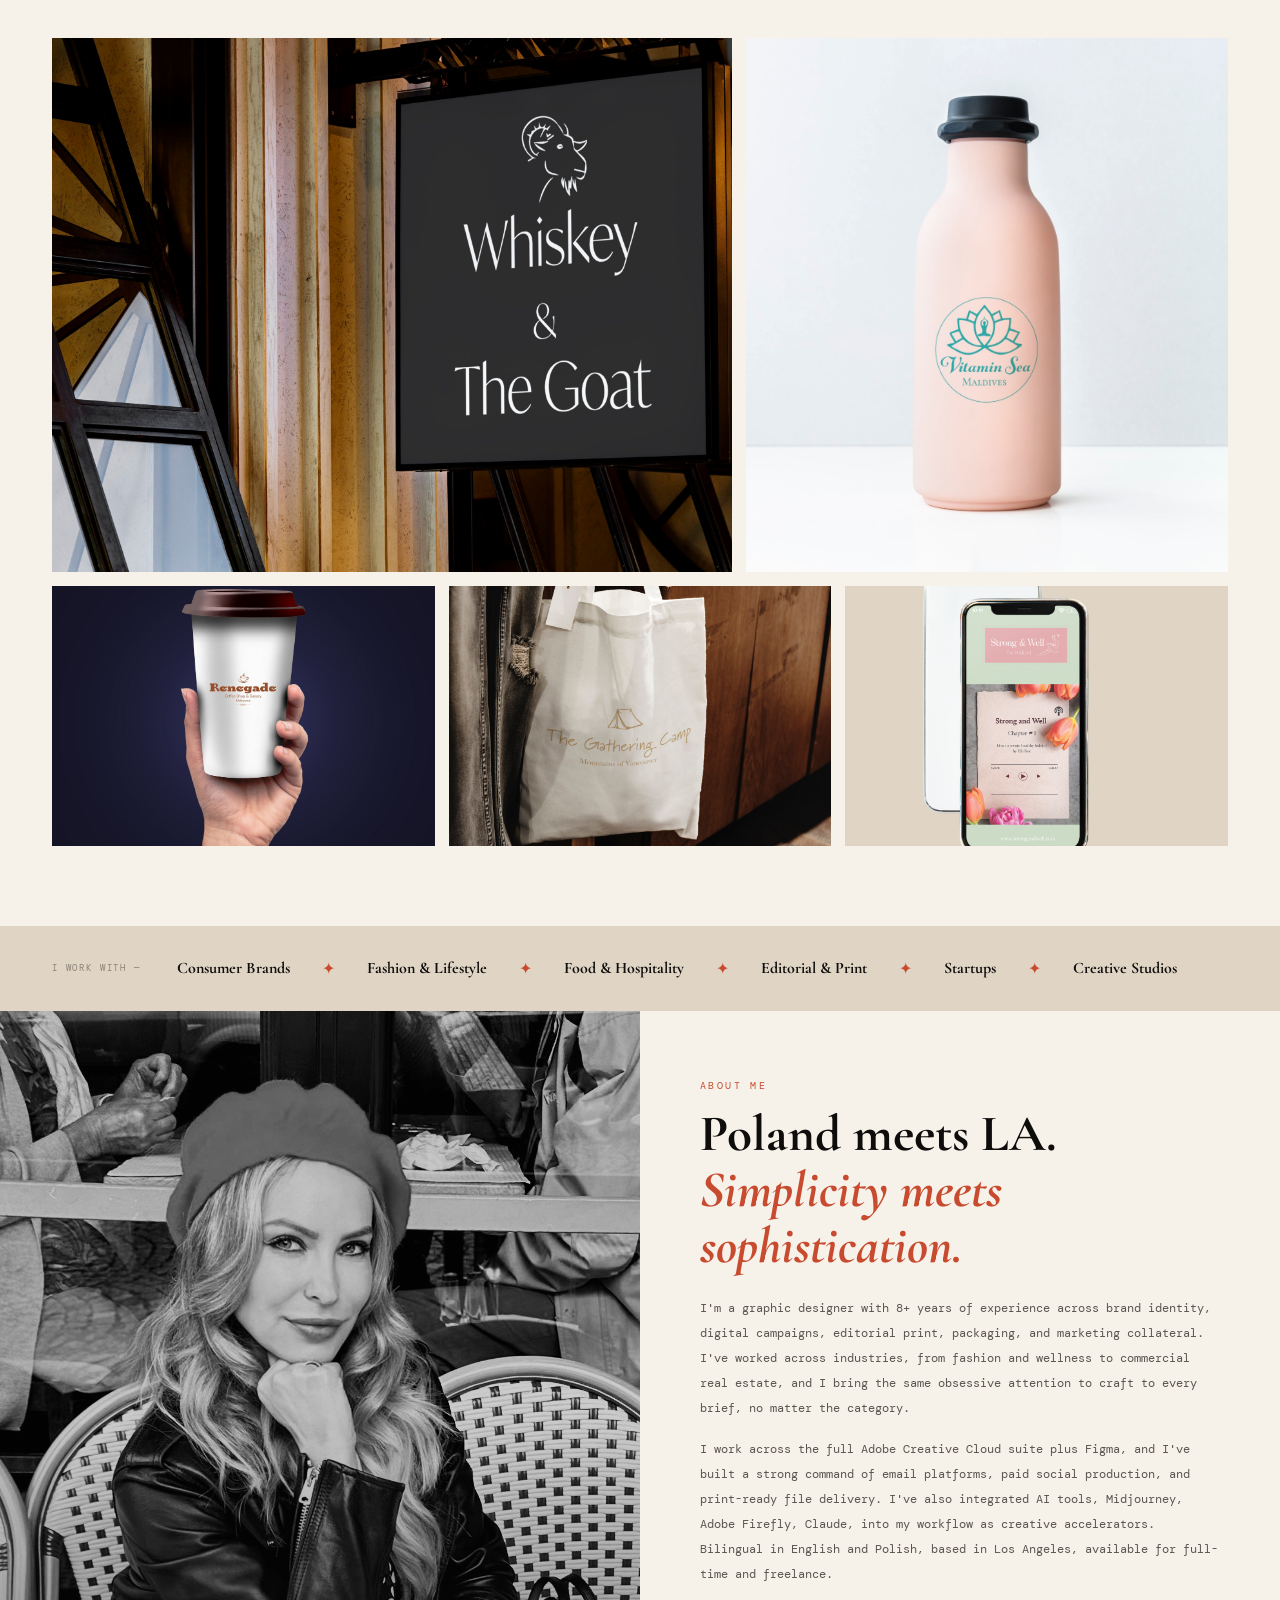
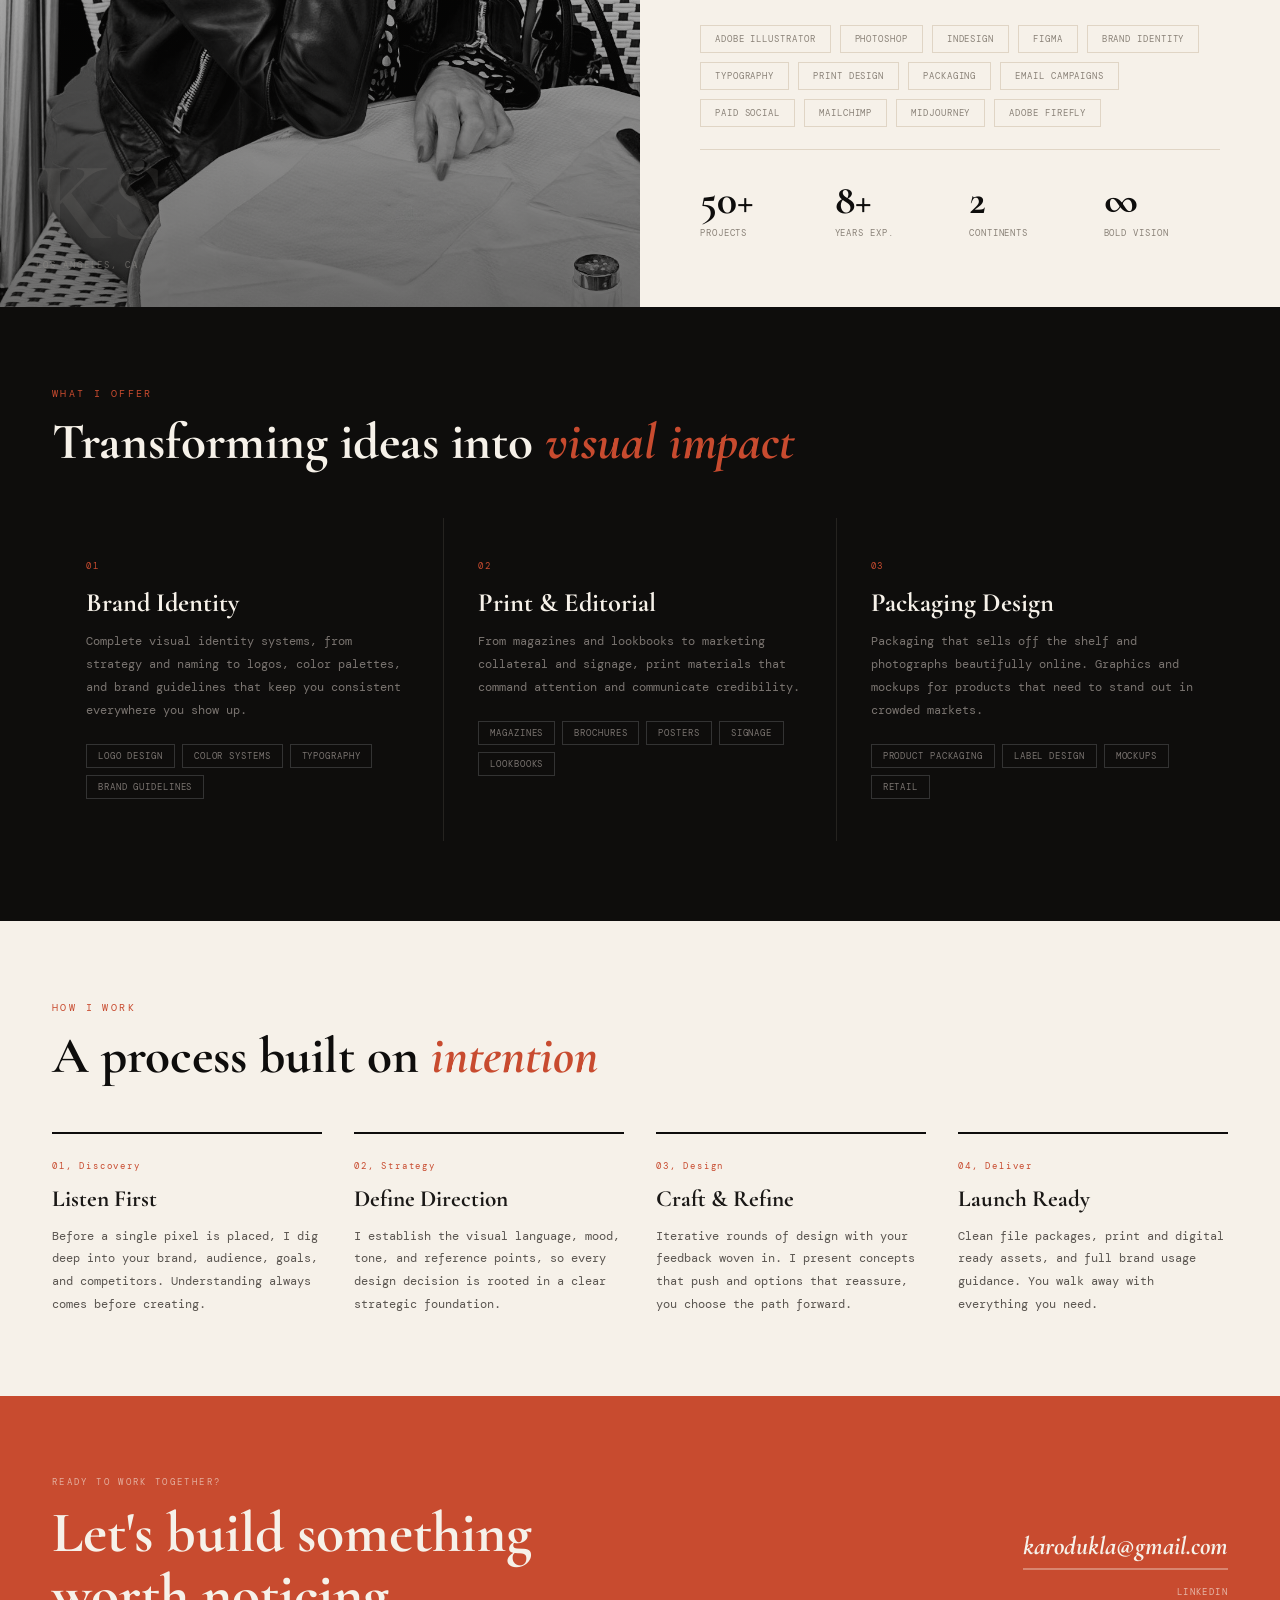
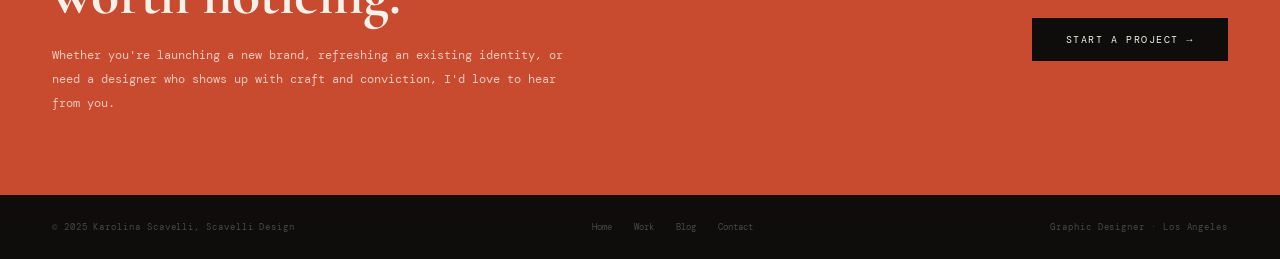
